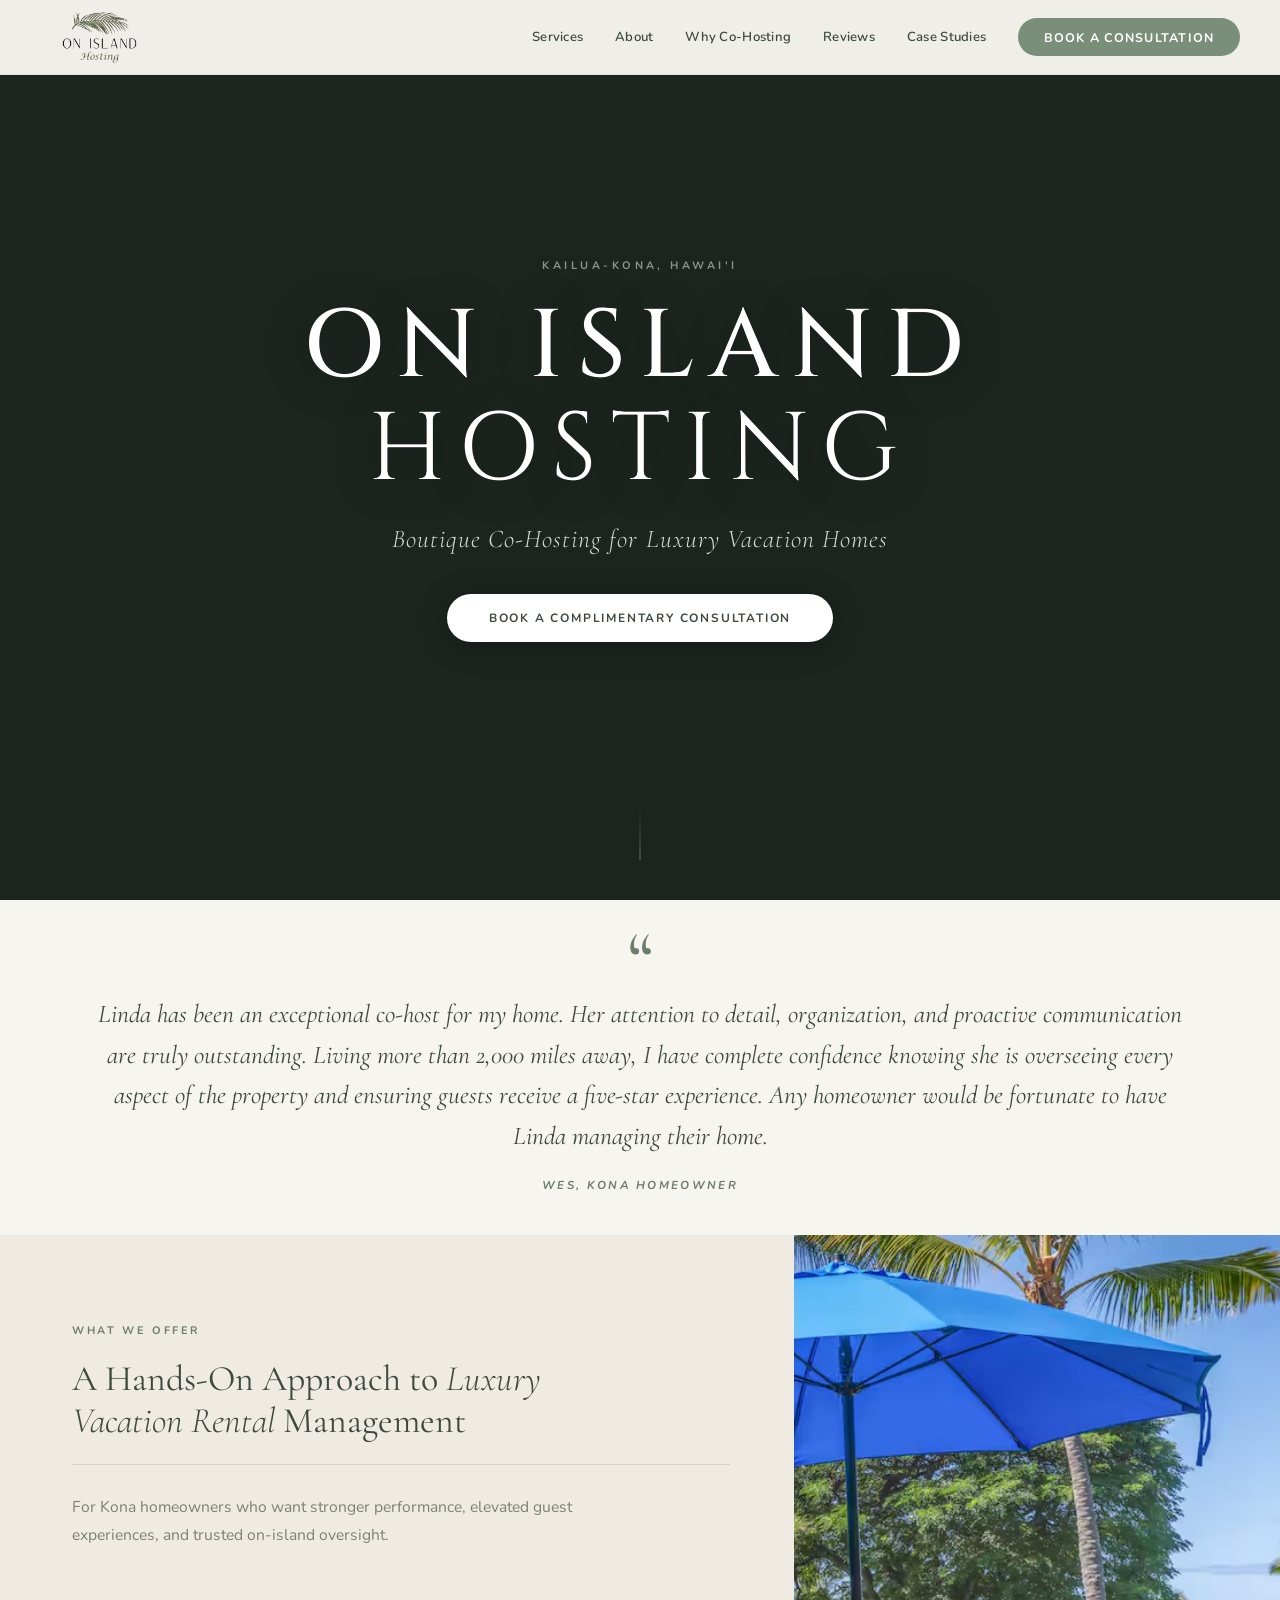
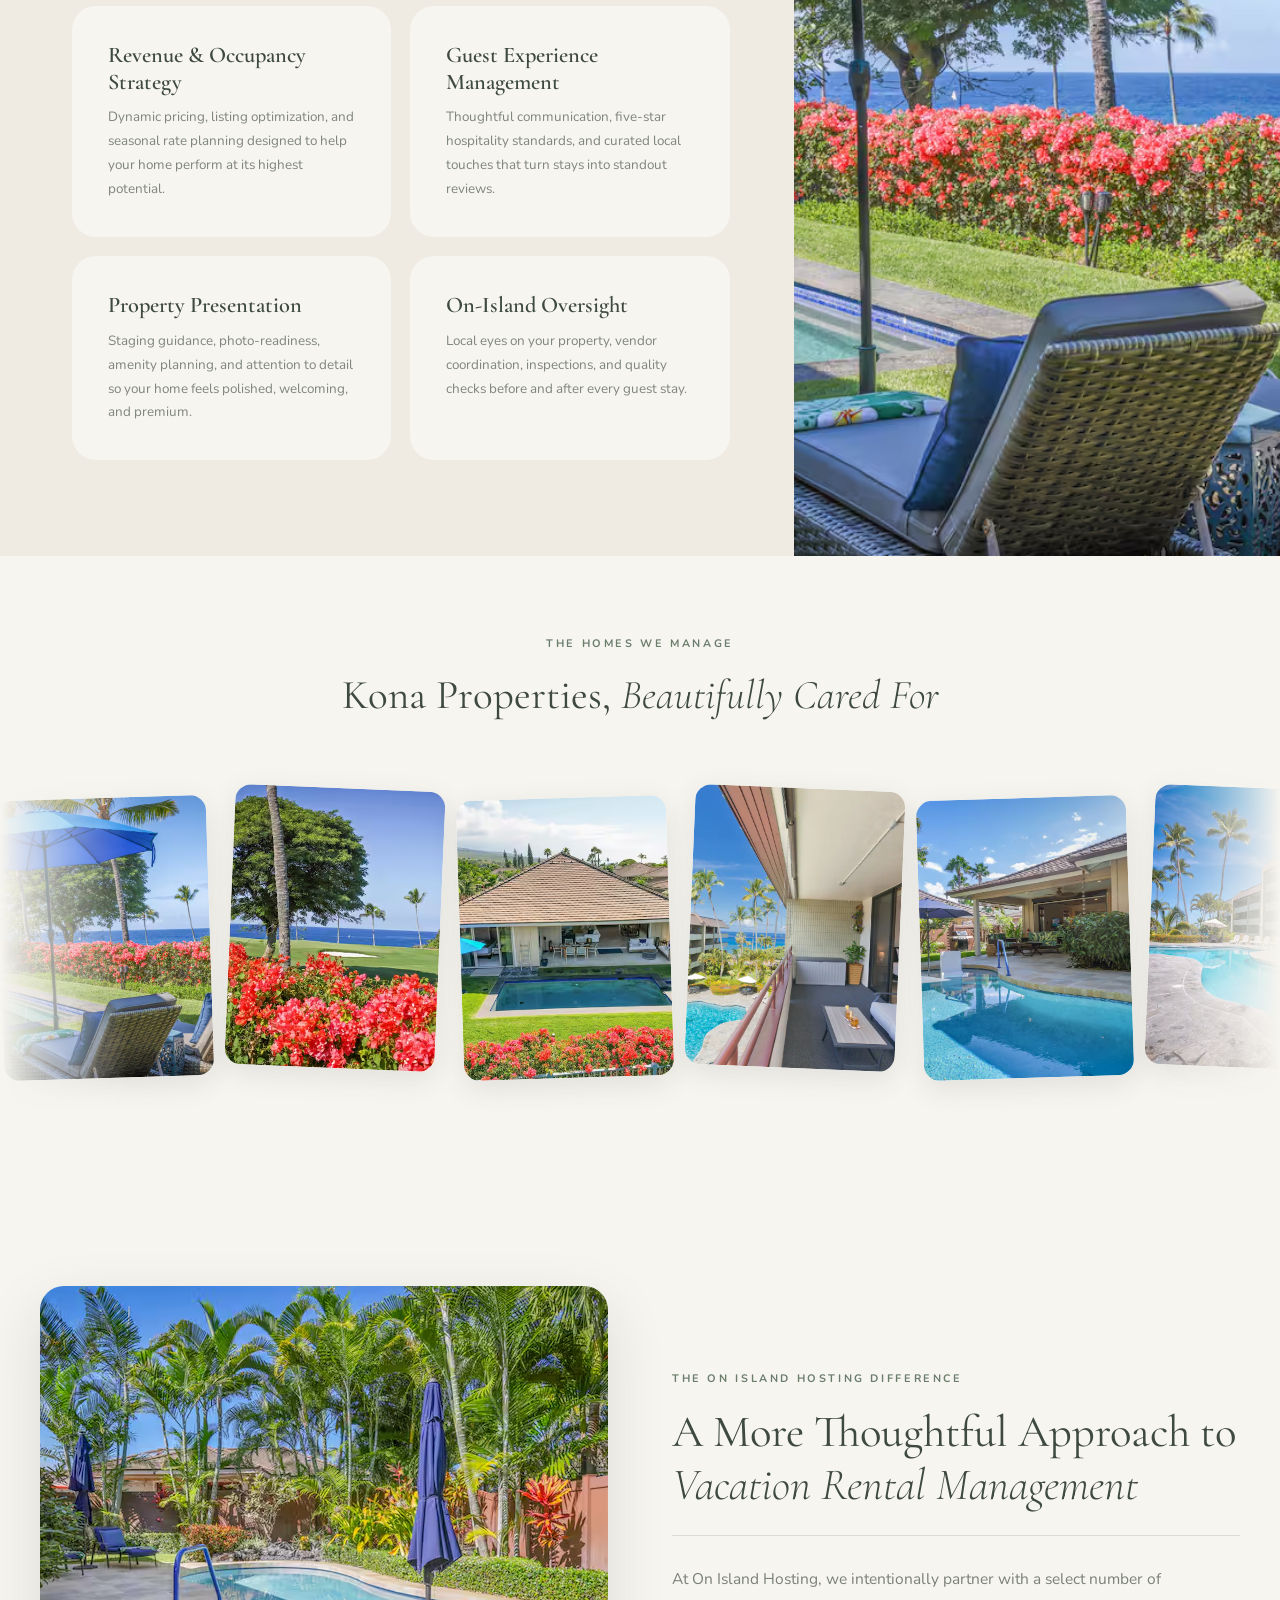
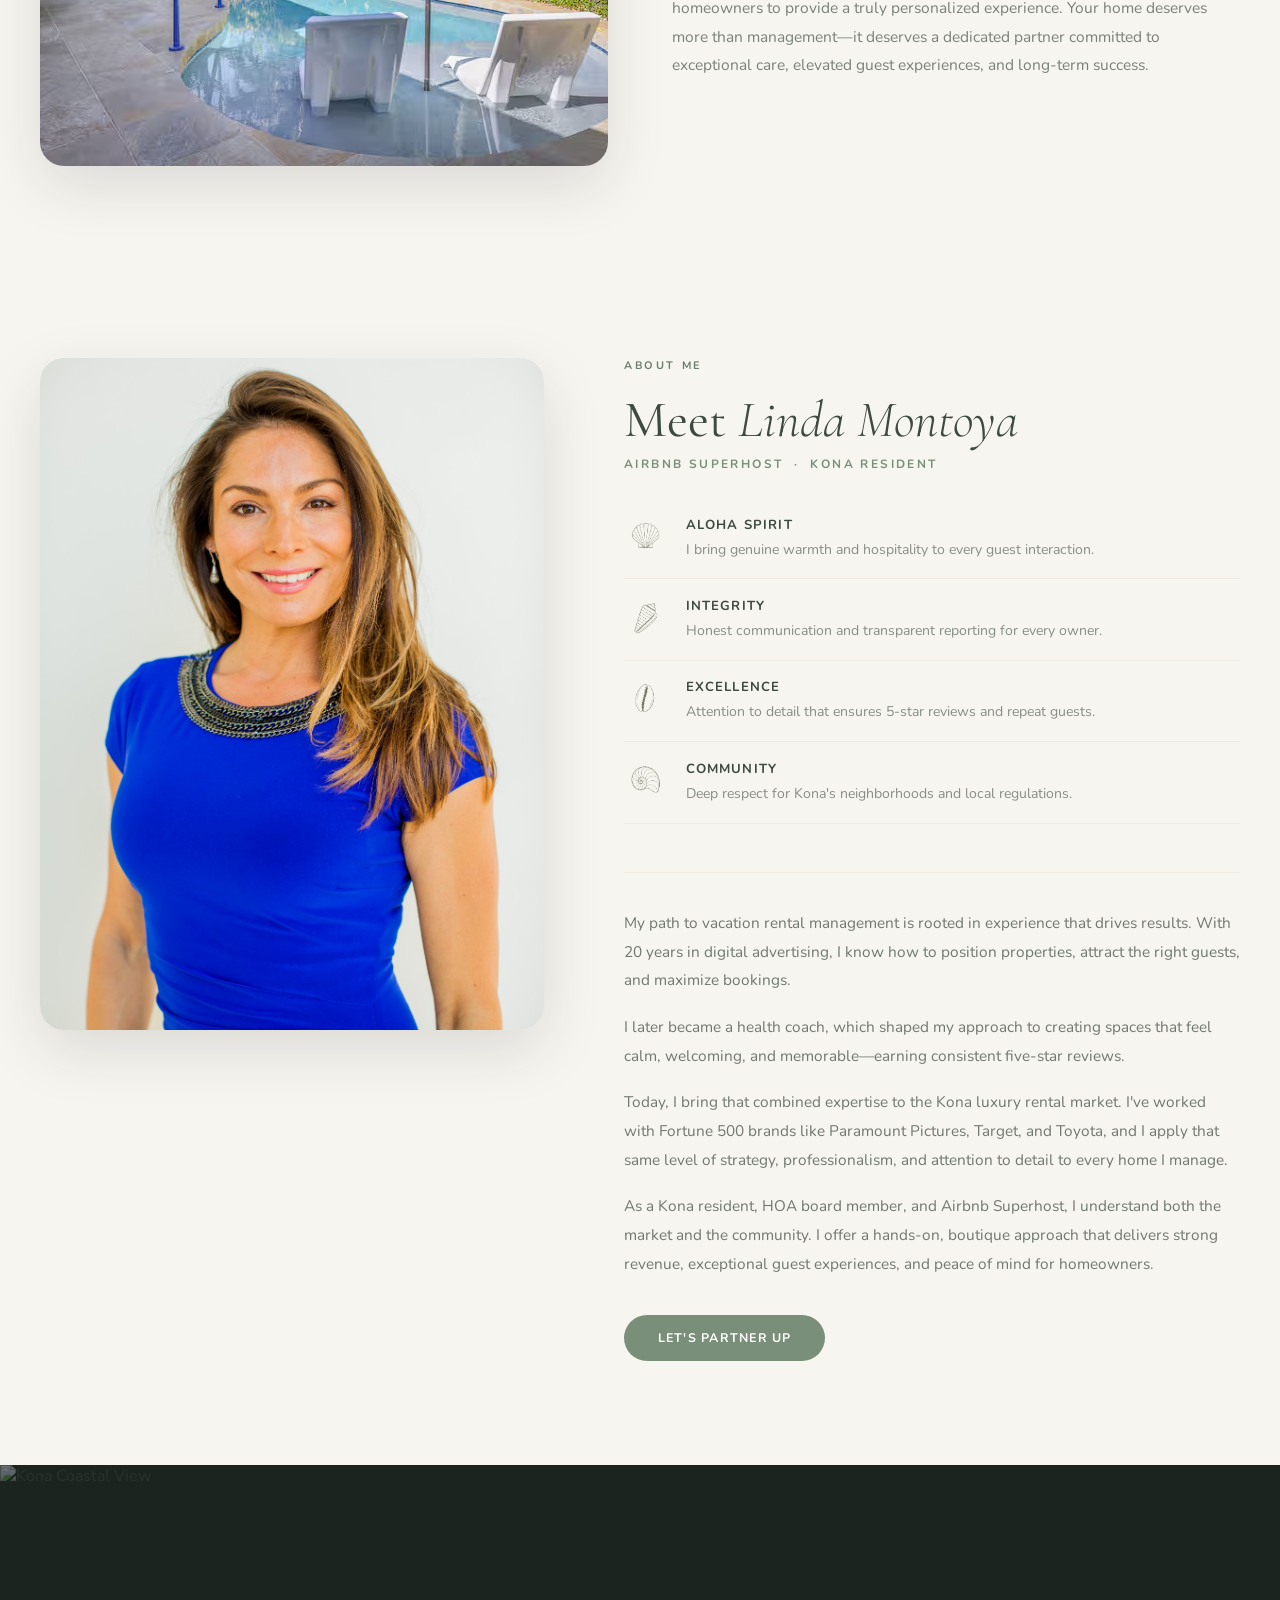
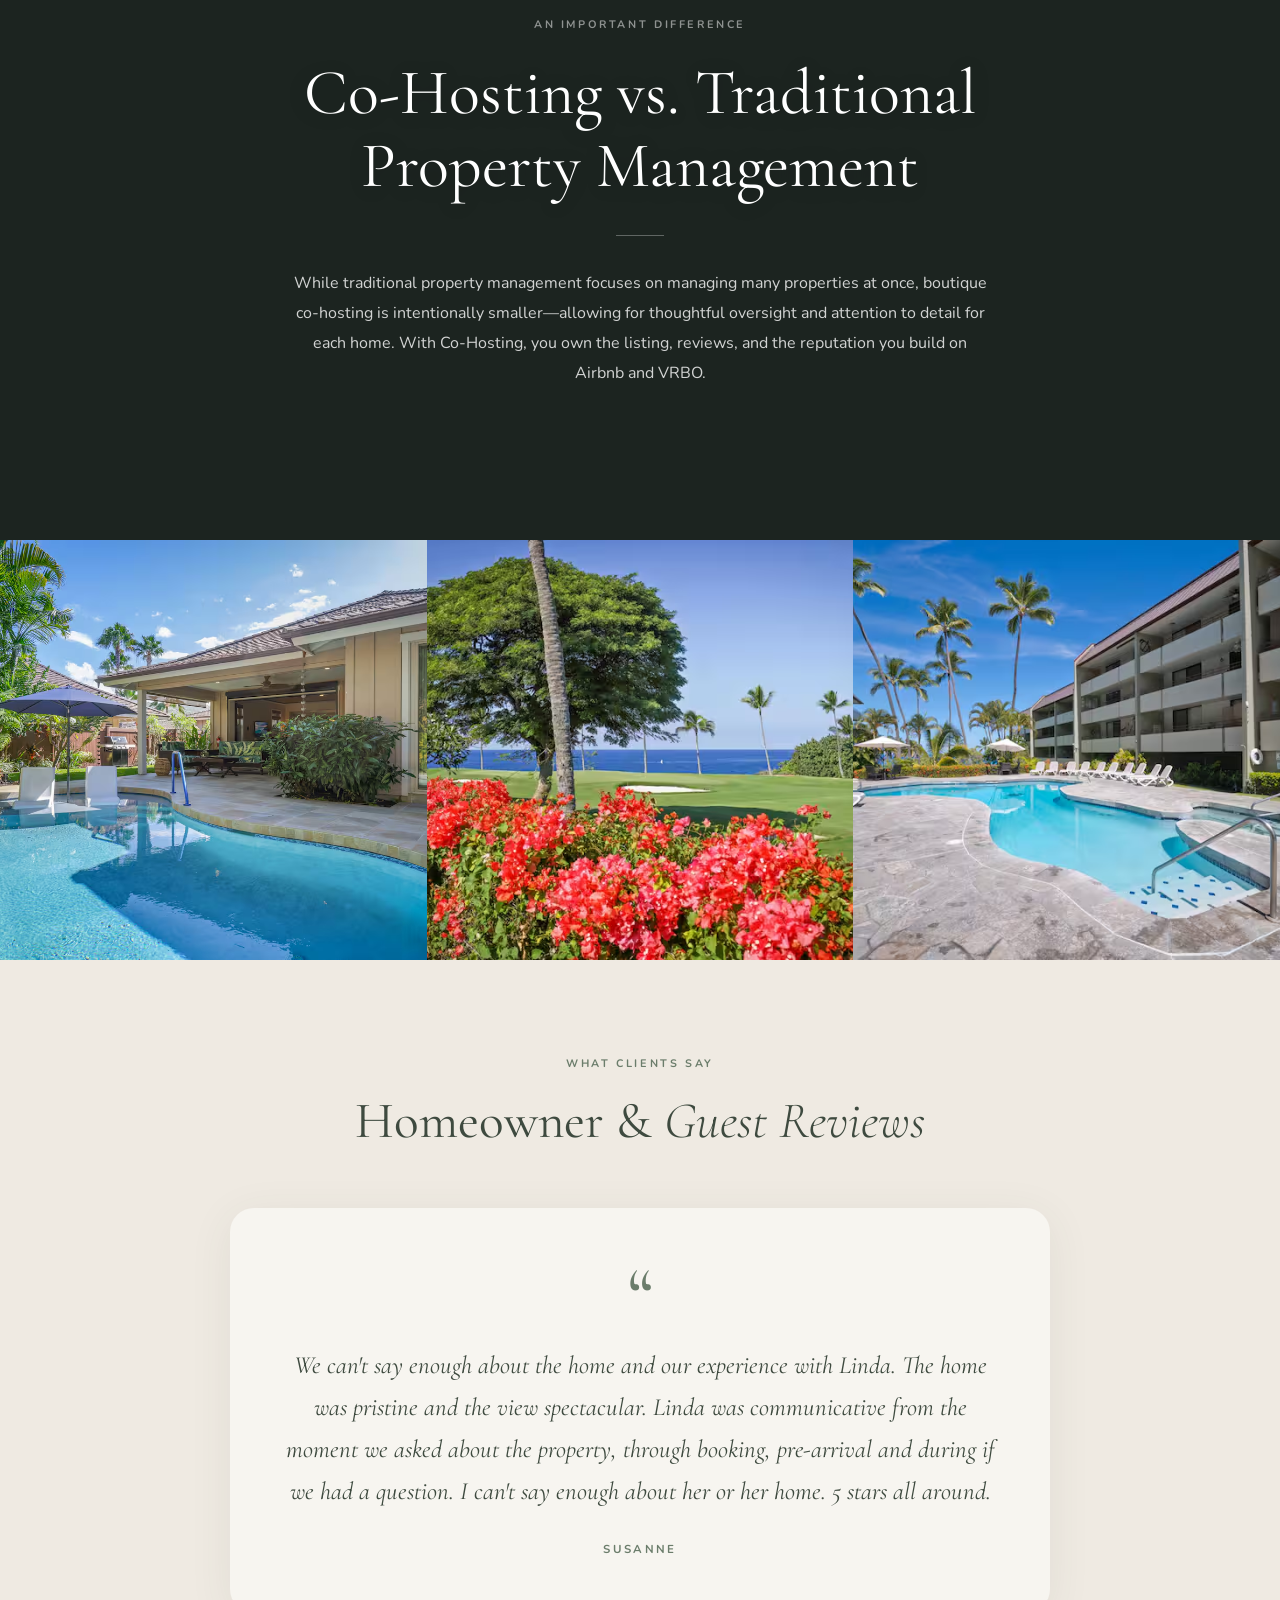
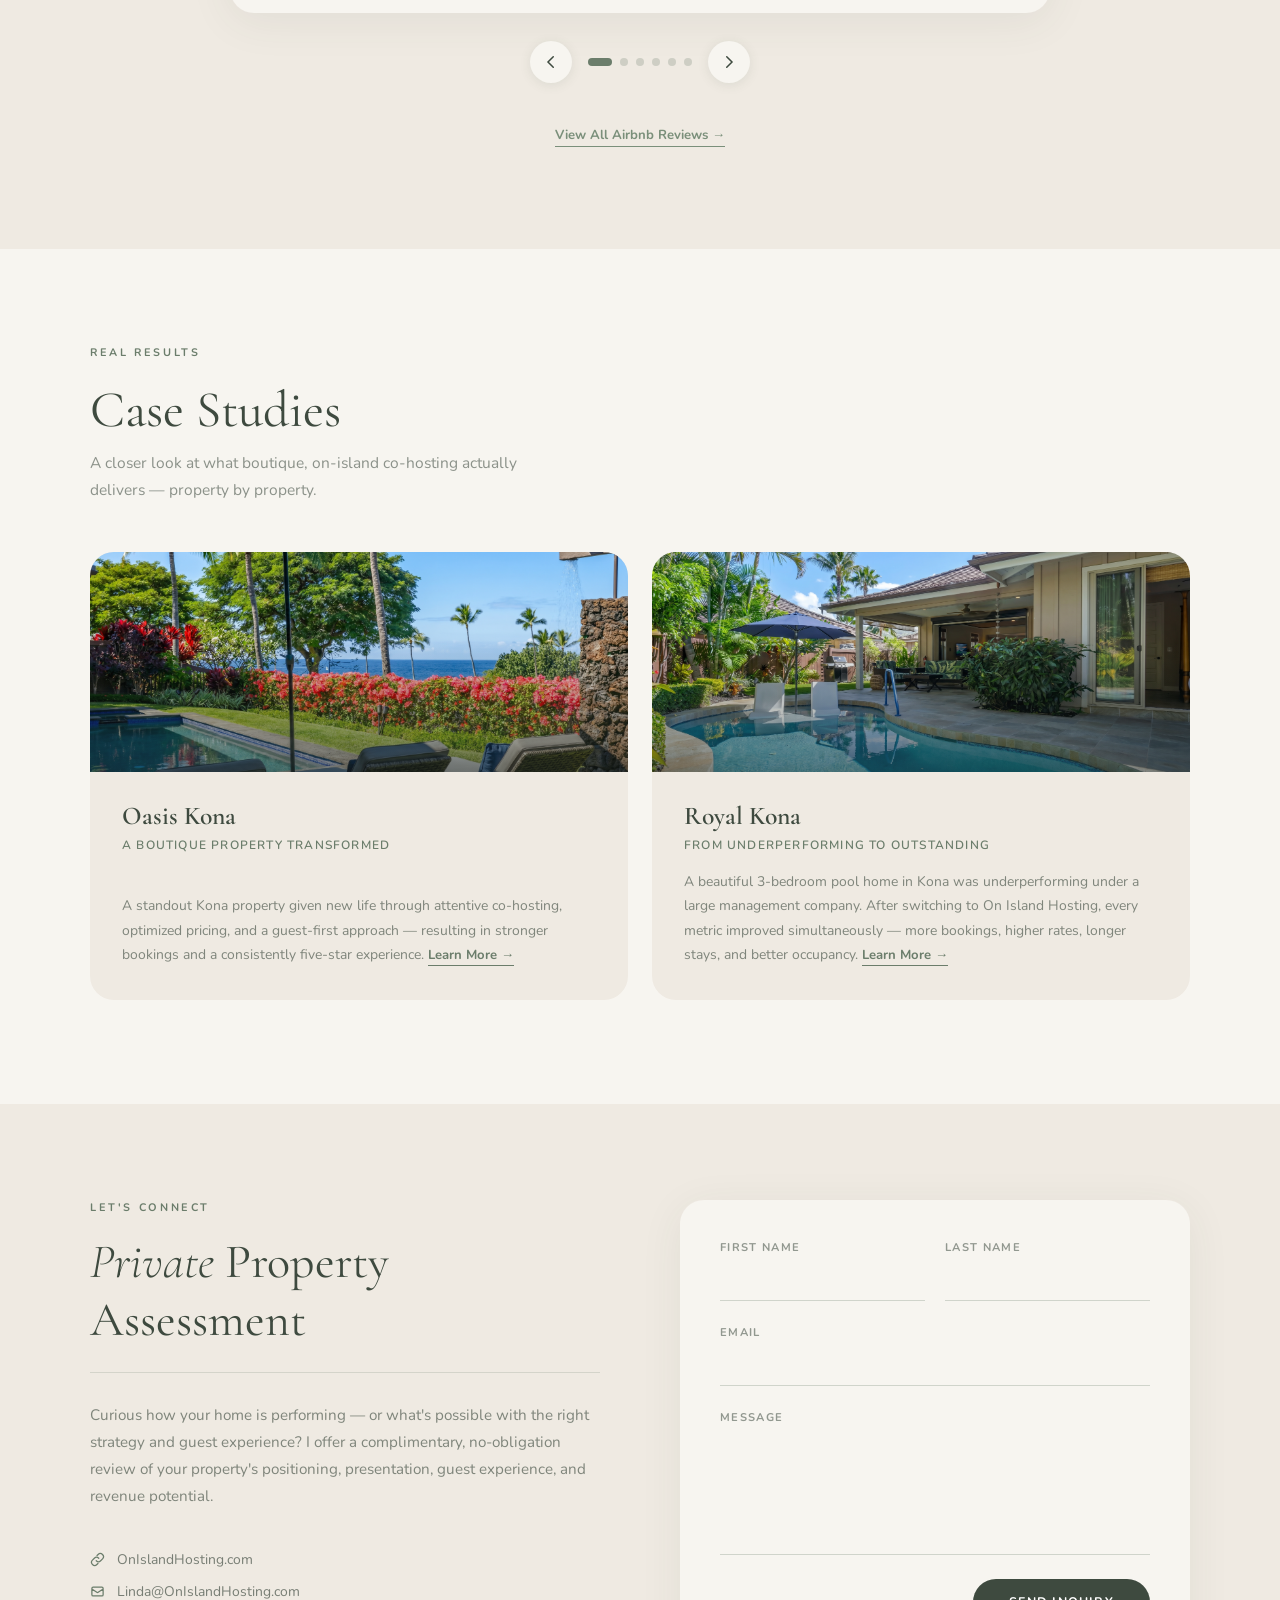
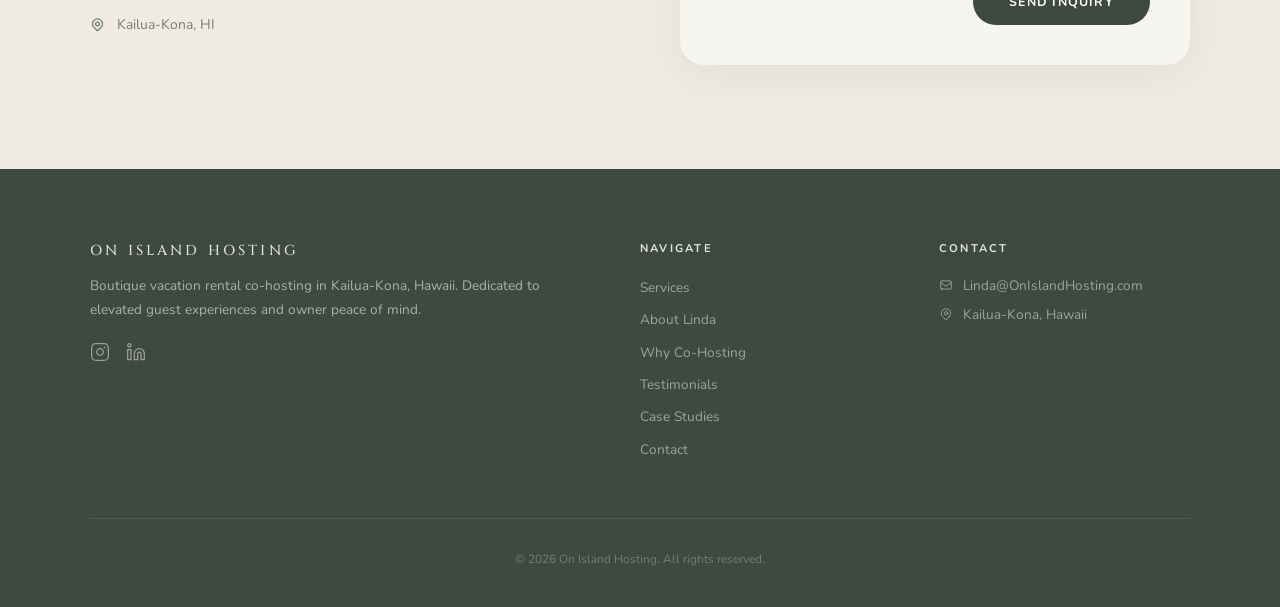
==== index.html @ a767fb69 "Update index.html" ====
<!DOCTYPE html>
<html lang="en">
<head>
  <meta charset="UTF-8" />
  <meta name="viewport" content="width=device-width, initial-scale=1.0" />
  <title>On Island Hosting | Boutique Co-Hosting for Luxury Vacation Homes</title>
  <meta name="description" content="Boutique co-hosting for luxury vacation homes in Kailua-Kona, Hawaii. Hands-on local management, elevated guest experiences, and owner peace of mind." />

  <link rel="preconnect" href="https://fonts.googleapis.com">
  <link rel="preconnect" href="https://fonts.gstatic.com" crossorigin>
  <link href="https://fonts.googleapis.com/css2?family=Cinzel:wght@400;500;600;700&family=Cormorant+Garamond:ital,wght@0,300;0,400;0,500;0,600;1,300;1,400;1,500;1,600&family=Nunito:wght@300;400;500;600;700&display=swap" rel="stylesheet">

  <!-- Netlify form bot detection -->
  <form name="contact" netlify data-netlify="true" hidden>
    <input type="text" name="firstName" />
    <input type="text" name="lastName" />
    <input type="email" name="email" />
    <textarea name="message"></textarea>
  </form>

  <style>
    *, *::before, *::after { box-sizing: border-box; margin: 0; padding: 0; }
    html { scroll-behavior: smooth; }

    :root {
      --soft-white:     #F7F5F0;
      --warm-beige:     #EFEAE2;
      --olive:          #6B7D6B;
      --deep-olive:     #3E4A3F;
      --sage:           #7A8F7A;
      --dark:           #1c2420;
      --font-cinzel:    'Cinzel', serif;
      --font-cormorant: 'Cormorant Garamond', serif;
      --font-nunito:    'Nunito', sans-serif;
    }

    body {
      background: var(--dark);
      color: var(--deep-olive);
      font-family: var(--font-nunito);
      -webkit-font-smoothing: antialiased;
    }

    /* ═══════════════════════════════
       HEADER
    ═══════════════════════════════ */
    #site-header {
      position: fixed;
      top: 0; left: 0; right: 0;
      z-index: 200;
      background: rgba(247,245,240,0.97);
      backdrop-filter: blur(12px);
      -webkit-backdrop-filter: blur(12px);
      border-bottom: 1px solid rgba(107,125,107,0.1);
      transition: box-shadow 0.3s;
    }
    #site-header.scrolled { box-shadow: 0 2px 24px rgba(28,36,32,0.1); }
    .header-inner {
      max-width: 1280px;
      margin: 0 auto;
      padding: 0 2.5rem;
      height: 74px;
      display: flex;
      align-items: center;
      justify-content: space-between;
    }
    .header-logo img {
      height: 58px;
      width: auto;
      object-fit: contain;
      display: block;
    }
    .header-right { display: flex; align-items: center; gap: 2rem; }
    .header-nav { display: flex; align-items: center; gap: 2rem; }
    .header-nav a {
      font-family: var(--font-nunito);
      font-size: 0.82rem;
      font-weight: 600;
      letter-spacing: 0.02em;
      color: var(--deep-olive);
      text-decoration: none;
      transition: color 0.2s;
      white-space: nowrap;
    }
    .header-nav a:hover { color: var(--olive); }
    .nav-cta {
      font-family: var(--font-nunito);
      font-size: 0.78rem;
      font-weight: 700;
      letter-spacing: 0.1em;
      text-transform: uppercase;
      background: var(--sage);
      color: #fff;
      padding: 0.65rem 1.6rem;
      border-radius: 100px;
      text-decoration: none;
      transition: background 0.2s;
      white-space: nowrap;
    }
    .nav-cta:hover { background: var(--olive); }
    .mobile-toggle {
      display: none;
      background: none;
      border: none;
      cursor: pointer;
      color: var(--deep-olive);
    }
    .mobile-menu {
      display: none;
      position: absolute;
      top: 100%; left: 0; right: 0;
      background: var(--soft-white);
      border-top: 1px solid var(--warm-beige);
      padding: 1.25rem 2rem 1.75rem;
    }
    .mobile-menu.open { display: block; }
    .mobile-menu a {
      display: block;
      font-family: var(--font-nunito);
      font-weight: 600;
      font-size: 0.95rem;
      color: var(--deep-olive);
      text-decoration: none;
      padding: 0.7rem 0;
      border-bottom: 1px solid var(--warm-beige);
    }
    .mobile-menu a.mobile-cta {
      border: none;
      margin-top: 1rem;
      text-align: center;
      background: var(--sage);
      color: #fff;
      border-radius: 100px;
      padding: 0.7rem;
    }
    @media (max-width: 920px) {
      .header-nav { display: none; }
      .mobile-toggle { display: block; }
    }
    @media (max-width: 640px) {
      .header-right .nav-cta { display: none; }
    }

    /* ═══════════════════════════════
       HERO
    ═══════════════════════════════ */
    #hero {
      position: relative;
      height: 100vh;
      min-height: 640px;
      display: flex;
      align-items: center;
      justify-content: center;
      overflow: hidden;
      background: var(--dark);
    }
    #hero-video {
      position: absolute;
      inset: 0;
      width: 100%;
      height: 100%;
      object-fit: cover;
      opacity: 0.82;
    }
    .hero-overlay {
      position: absolute;
      inset: 0;
      background: radial-gradient(ellipse at center, rgba(28,36,32,0.08) 0%, rgba(28,36,32,0.38) 100%);
      z-index: 1;
    }

    /* Floating cards layer */
    .hero-cards {
      position: absolute;
      inset: 0;
      z-index: 2;
      pointer-events: none;
    }
    .float-card {
      position: absolute;
      will-change: transform;
      border-radius: 18px;
      overflow: hidden;
      box-shadow: 0 24px 64px rgba(0,0,0,0.5);
      pointer-events: auto;
      cursor: default;
    }
    .float-card img {
      width: 100%;
      height: 100%;
      object-fit: cover;
      display: block;
      transition: transform 0.4s ease;
    }
    .float-card:hover img { transform: scale(1.06); }

    /* Card label badge */
    .card-label {
      position: absolute;
      bottom: 0; left: 0; right: 0;
      padding: 1.5rem 1rem 0.75rem;
      background: linear-gradient(to top, rgba(28,36,32,0.8) 0%, transparent 100%);
    }
    .card-label-tag {
      display: block;
      font-family: var(--font-nunito);
      font-size: 0.6rem;
      font-weight: 700;
      letter-spacing: 0.2em;
      text-transform: uppercase;
      color: rgba(255,255,255,0.6);
      margin-bottom: 0.2rem;
    }
    .card-label-name {
      display: block;
      font-family: var(--font-cormorant);
      font-size: 1rem;
      font-weight: 500;
      color: #fff;
      line-height: 1.2;
    }

    /* Individual card positions */
    /* LEFT SIDE */
    .fc-1 { /* top-left, small */ width: 130px; height: 90px; top: 18%; left: 3%; }
    .fc-2 { /* mid-left, tall */ width: 210px; height: 160px; top: 8%; left: 8%; }
    .fc-3 { /* bottom-left, square */ width: 190px; height: 190px; top: 68%; left: 5%; }
    /* RIGHT SIDE */
    .fc-4 { /* top-right, medium */ width: 200px; height: 155px; top: 5%; right: 6%; }
    .fc-5 { /* bottom-right, large */ width: 200px; height: 200px; top: 60%; right: 4%; }

    /* Hide cards on small screens to avoid crowding */
    @media (max-width: 900px) {
      .fc-1, .fc-3, .fc-5 { display: none; }
      .fc-2 { width: 140px; height: 110px; top: 12%; left: 2%; }
      .fc-4 { width: 140px; height: 110px; top: 12%; right: 2%; }
    }
    @media (max-width: 560px) {
      .fc-2, .fc-4 { display: none; }
    }

    /* Hero text */
    .hero-content {
      position: relative;
      z-index: 10;
      text-align: center;
      padding: 0 1.5rem;
      max-width: 820px;
    }
    .hero-eyebrow {
      font-family: var(--font-nunito);
      font-size: 0.68rem;
      font-weight: 700;
      letter-spacing: 0.32em;
      text-transform: uppercase;
      color: rgba(255,255,255,0.5);
      display: block;
      margin-bottom: 1.4rem;
    }
    .hero-title {
      font-family: var(--font-cinzel);
      color: #fff;
      font-size: clamp(2.6rem, 7.5vw, 6.5rem);
      font-weight: 500;
      letter-spacing: 0.14em;
      line-height: 1.08;
      text-shadow: 0 4px 40px rgba(0,0,0,0.35);
      margin-bottom: 1.25rem;
    }
    .hero-title span { font-weight: 300; }
    .hero-tagline {
      font-family: var(--font-cormorant);
      font-size: clamp(1.1rem, 2.2vw, 1.6rem);
      font-weight: 300;
      font-style: italic;
      color: rgba(255,255,255,0.82);
      letter-spacing: 0.04em;
      margin-bottom: 2.5rem;
    }
    .hero-btn {
      display: inline-block;
      font-family: var(--font-nunito);
      font-size: 0.75rem;
      font-weight: 700;
      letter-spacing: 0.15em;
      text-transform: uppercase;
      background: #fff;
      color: var(--deep-olive);
      padding: 1rem 2.6rem;
      border-radius: 100px;
      text-decoration: none;
      box-shadow: 0 4px 28px rgba(0,0,0,0.25);
      transition: transform 0.2s, box-shadow 0.2s;
    }
    .hero-btn:hover { transform: translateY(-3px); box-shadow: 0 10px 40px rgba(0,0,0,0.3); }
    .hero-scroll-line {
      position: absolute;
      bottom: 2.5rem; left: 50%;
      transform: translateX(-50%);
      width: 1px; height: 52px;
      background: linear-gradient(to bottom, transparent, rgba(255,255,255,0.35));
      z-index: 10;
      animation: lineGrow 2s ease-in-out infinite;
    }
    @keyframes lineGrow { 0%,100%{opacity:0.3;height:36px} 50%{opacity:1;height:52px} }

    /* ═══════════════════════════════
       CONTENT CARD WRAPPER  (DayAway rounded-section style)
    ═══════════════════════════════ */
    .content-card {
      background: var(--soft-white);
      border-radius: 2.5rem 2.5rem 0 0;
      position: relative;
      z-index: 10;
      margin-top: -2.5rem;
    }
    .content-card + .content-card,
    .content-card + section,
    section + .content-card {
      border-radius: 0;
      margin-top: 0;
    }
    .dark-band {
      background: var(--dark);
      position: relative;
      z-index: 9;
    }
    .content-card-bottom {
      background: var(--soft-white);
      border-radius: 0 0 2.5rem 2.5rem;
    }

    /* ═══════════════════════════════
       SHARED UTILITIES
    ═══════════════════════════════ */
    .section-label {
      font-family: var(--font-nunito);
      font-size: 0.68rem;
      font-weight: 700;
      letter-spacing: 0.24em;
      text-transform: uppercase;
      color: var(--olive);
      display: block;
      margin-bottom: 1.2rem;
    }
    .section-rule {
      border: none;
      border-top: 1px solid rgba(107,125,107,0.2);
      margin: 1.4rem 0 1.8rem;
    }
    .reveal {
      opacity: 0;
      transform: translateY(28px);
      transition: opacity 0.75s ease, transform 0.75s ease;
    }
    .reveal.visible { opacity: 1; transform: none; }

    /* ═══════════════════════════════
       QUOTE  — compact centered band
    ═══════════════════════════════ */
    #quote {
      background: var(--soft-white);
      padding: 2.25rem 4rem 2.5rem;
    }
    .quote-inner {
      max-width: 1100px;
      margin: 0 auto;
      text-align: center;
    }
    .quote-mark {
      font-family: var(--font-cormorant);
      font-size: 5rem;
      line-height: 0.6;
      color: var(--olive);
      display: block;
      margin-bottom: 0.6rem;
      user-select: none;
    }
    .quote-text {
      font-family: var(--font-cormorant);
      font-size: clamp(1.25rem, 2vw, 1.75rem);
      font-weight: 400;
      font-style: italic;
      color: var(--deep-olive);
      line-height: 1.6;
      margin-bottom: 1rem;
    }
    .quote-attribution {
      font-family: var(--font-nunito);
      font-size: 0.72rem;
      font-weight: 700;
      letter-spacing: 0.2em;
      text-transform: uppercase;
      color: var(--olive);
    }
    @media (max-width: 860px) {
      #quote { padding: 2rem 1.5rem 2.25rem; }
    }

    /* ═══════════════════════════════
       IMAGE STRIP  (3-up photos)
    ═══════════════════════════════ */
    /* ═══════════════════════════════
       SCROLLING MARQUEE
    ═══════════════════════════════ */
    .marquee-section {
      padding: 5rem 0 5rem;
      background: var(--soft-white);
      overflow: hidden;
    }
    .marquee-header {
      text-align: center;
      padding: 0 2rem;
      margin-bottom: 2.75rem;
    }
    .marquee-headline {
      font-family: var(--font-cormorant);
      font-size: clamp(1.8rem, 3.2vw, 2.8rem);
      font-weight: 400;
      color: var(--deep-olive);
      line-height: 1.2;
    }
    .marquee-headline em { font-style: italic; font-weight: 300; }
    .marquee-outer {
      overflow: hidden;
      -webkit-mask-image: linear-gradient(to right, transparent 0%, black 10%, black 90%, transparent 100%);
      mask-image: linear-gradient(to right, transparent 0%, black 10%, black 90%, transparent 100%);
      padding: 1.5rem 0 2rem;
    }
    .marquee-track {
      display: flex;
      gap: 1.25rem;
      width: max-content;
      animation: marquee-scroll 42s linear infinite;
    }
    .marquee-track:hover { animation-play-state: paused; }
    @keyframes marquee-scroll {
      0%   { transform: translateX(0); }
      100% { transform: translateX(-50%); }
    }
    .marquee-item {
      flex-shrink: 0;
      width: 210px;
      height: 280px;
      border-radius: 16px;
      overflow: hidden;
      box-shadow: 0 8px 28px rgba(62,74,63,0.12);
      transition: transform 0.3s ease, box-shadow 0.3s;
    }
    .marquee-item:hover {
      box-shadow: 0 16px 44px rgba(62,74,63,0.18);
      transform: scale(1.02) !important;
    }
    .marquee-item:nth-child(odd)  { transform: rotate(-1.8deg); margin-top: 10px; }
    .marquee-item:nth-child(even) { transform: rotate(2.4deg);  margin-top: 0; }
    .marquee-item img {
      width: 100%; height: 100%;
      object-fit: cover;
      display: block;
    }

    .img-strip {
      display: grid;
      gap: 0;
    }
    .img-strip-3 { grid-template-columns: repeat(3, 1fr); }
    .img-strip-2 { grid-template-columns: 1.4fr 1fr; }
    .img-strip img {
      width: 100%;
      height: 100%;
      object-fit: cover;
      display: block;
      transition: transform 0.5s ease;
    }
    .img-strip-item {
      overflow: hidden;
      position: relative;
    }
    .img-strip-item:hover img { transform: scale(1.04); }
    .img-strip-tall .img-strip-item { height: 420px; }
    .img-strip-medium .img-strip-item { height: 320px; }
    @media (max-width: 700px) {
      .img-strip-3 { grid-template-columns: 1fr; }
      .img-strip-2 { grid-template-columns: 1fr; }
      .img-strip-tall .img-strip-item,
      .img-strip-medium .img-strip-item { height: 240px; }
    }

    /* ═══════════════════════════════
       SERVICES  — split with tall image
    ═══════════════════════════════ */
    #services {
      background: var(--warm-beige);
      overflow: hidden;
    }
    .services-split {
      display: grid;
      grid-template-columns: 1fr 38%;
      min-height: 780px;
      max-width: 100%;
    }
    .services-left {
      padding: 5.5rem 4rem 6rem 4.5rem;
    }
    .services-inner { max-width: 700px; }
    .services-header { margin-bottom: 3.5rem; }
    .services-headline {
      font-family: var(--font-cormorant);
      font-size: clamp(2rem, 2.8vw, 2.7rem);
      font-weight: 400;
      color: var(--deep-olive);
      line-height: 1.18;
      margin-bottom: 1rem;
      max-width: 560px;
    }
    .services-headline em { font-style: italic; font-weight: 300; }
    .services-sub {
      font-family: var(--font-nunito);
      font-size: 0.98rem;
      color: rgba(62,74,63,0.65);
      line-height: 1.78;
      max-width: 520px;
    }
    .services-grid {
      display: grid;
      grid-template-columns: repeat(2, 1fr);
      gap: 1.2rem;
    }
    @media (max-width: 680px) { .services-grid { grid-template-columns: 1fr; } }
    .service-card {
      background: var(--soft-white);
      border-radius: 1.5rem;
      padding: 2.25rem 2.25rem;
      transition: transform 0.3s, box-shadow 0.3s;
    }
    .service-card:hover { transform: translateY(-5px); box-shadow: 0 14px 44px rgba(62,74,63,0.09); }
    .service-num {
      font-family: var(--font-cormorant);
      font-size: 3.2rem;
      font-weight: 300;
      color: var(--olive);
      line-height: 1;
      margin-bottom: 0.5rem;
      display: block;
    }
    .service-title {
      font-family: var(--font-cormorant);
      font-size: 1.4rem;
      font-weight: 600;
      color: var(--deep-olive);
      margin-bottom: 0.6rem;
      line-height: 1.2;
    }
    .service-desc {
      font-family: var(--font-nunito);
      font-size: 0.84rem;
      color: rgba(62,74,63,0.65);
      line-height: 1.78;
    }
    .services-image-col {
      position: relative;
      overflow: hidden;
    }
    .services-image-col img {
      position: absolute;
      inset: 0;
      width: 100%;
      height: 100%;
      object-fit: cover;
      object-position: center top;
    }
    @media (max-width: 960px) {
      .services-split { grid-template-columns: 1fr; }
      .services-left { padding: 4rem 2rem 4.5rem; }
      .services-image-col { height: 400px; position: relative; }
      .services-image-col img { position: absolute; }
    }
    @media (max-width: 600px) { .service-card { padding: 1.75rem 1.5rem; } }

    /* ═══════════════════════════════
       FEATURE SPLIT  (image + text)
    ═══════════════════════════════ */
    .feature-split {
      background: var(--soft-white);
      padding: 6rem 2rem;
    }
    .feature-split-inner {
      max-width: 1200px;
      margin: 0 auto;
      display: grid;
      grid-template-columns: 1fr 1fr;
      gap: 4rem;
      align-items: center;
    }
    .feature-split-inner.reverse { direction: rtl; }
    .feature-split-inner.reverse > * { direction: ltr; }
    .feature-split-img {
      border-radius: 1.5rem;
      overflow: hidden;
      box-shadow: 0 20px 60px rgba(28,36,32,0.12);
    }
    .feature-split-img img {
      width: 100%;
      height: 480px;
      object-fit: cover;
      display: block;
      transition: transform 0.5s;
    }
    .feature-split-img:hover img { transform: scale(1.03); }
    .feature-split-text {}
    .feature-split-text h2 {
      font-family: var(--font-cormorant);
      font-size: clamp(2rem, 3.5vw, 3rem);
      font-weight: 400;
      color: var(--deep-olive);
      line-height: 1.2;
      margin-bottom: 1.25rem;
    }
    .feature-split-text h2 em { font-style: italic; font-weight: 300; }
    .feature-split-text p {
      font-family: var(--font-nunito);
      font-size: 0.97rem;
      color: rgba(62,74,63,0.68);
      line-height: 1.85;
      margin-bottom: 1rem;
    }
    .feature-split-text p:last-child { margin-bottom: 0; }
    @media (max-width: 860px) {
      .feature-split-inner { grid-template-columns: 1fr; gap: 2rem; }
      .feature-split-inner.reverse { direction: ltr; }
      .feature-split-img img { height: 280px; }
    }

    /* ═══════════════════════════════
       WHY CO-HOSTING  (UNCHANGED)
    ═══════════════════════════════ */
    #co-hosting {
      position: relative;
      min-height: 75vh;
      display: flex;
      align-items: center;
      justify-content: center;
      overflow: hidden;
    }
    #co-hosting img.co-bg {
      position: absolute;
      inset: 0;
      width: 100%;
      height: 100%;
      object-fit: cover;
    }
    .co-overlay {
      position: absolute;
      inset: 0;
      background: linear-gradient(160deg, rgba(28,36,32,0.65) 0%, rgba(28,36,32,0.52) 100%);
    }
    .co-content {
      position: relative;
      z-index: 10;
      text-align: center;
      padding: 5rem 2rem;
      max-width: 900px;
    }
    .co-label {
      font-family: var(--font-nunito);
      font-size: 0.68rem;
      font-weight: 700;
      letter-spacing: 0.24em;
      text-transform: uppercase;
      color: rgba(255,255,255,0.5);
      display: block;
      margin-bottom: 1.5rem;
    }
    .co-title {
      font-family: var(--font-cormorant);
      font-size: clamp(2.2rem, 5vw, 4rem);
      font-weight: 400;
      color: #fff;
      line-height: 1.15;
      margin-bottom: 2rem;
      text-shadow: 0 2px 20px rgba(0,0,0,0.2);
    }
    .co-divider {
      width: 48px; height: 1px;
      background: rgba(255,255,255,0.3);
      margin: 0 auto 2rem;
    }
    .co-body {
      font-family: var(--font-nunito);
      font-size: 1rem;
      line-height: 1.88;
      color: rgba(255,255,255,0.8);
      max-width: 700px;
      margin: 0 auto;
    }

    /* ═══════════════════════════════
       ABOUT
    ═══════════════════════════════ */
    #about {
      background: var(--soft-white);
      padding: 6rem 2rem 6.5rem;
    }
    .about-inner {
      max-width: 1200px;
      margin: 0 auto;
      display: flex;
      gap: 5rem;
      align-items: flex-start;
    }
    .about-image-col {
      width: 42%;
      flex-shrink: 0;
      position: sticky;
      top: 92px;
    }
    .about-image-col img {
      width: 100%;
      border-radius: 1.5rem;
      aspect-ratio: 3/4;
      object-fit: cover;
      box-shadow: 0 20px 60px rgba(28,36,32,0.13);
      display: block;
    }
    .about-content-col { flex: 1; }
    .about-name {
      font-family: var(--font-cormorant);
      font-size: clamp(2.2rem, 4vw, 3.2rem);
      font-weight: 400;
      color: var(--deep-olive);
      line-height: 1.12;
      margin-bottom: 0.4rem;
    }
    .about-name em { font-style: italic; font-weight: 300; }
    .about-subtitle {
      font-family: var(--font-nunito);
      font-size: 0.75rem;
      font-weight: 700;
      letter-spacing: 0.2em;
      text-transform: uppercase;
      color: var(--sage);
      margin-bottom: 2.75rem;
    }
    .values-list { list-style: none; margin-bottom: 3rem; }
    .values-list li {
      display: flex;
      gap: 1.25rem;
      align-items: flex-start;
      padding: 1.1rem 0;
      border-bottom: 1px solid var(--warm-beige);
    }
    .values-list li:first-child { padding-top: 0; }
    .value-num {
      width: 2.6rem;
      flex-shrink: 0;
      display: flex;
      align-items: flex-start;
      justify-content: center;
      padding-top: 0.1rem;
    }
    .value-num img {
      width: 38px;
      height: 38px;
      object-fit: contain;
      opacity: 0.75;
    }
    .value-text h4 {
      font-family: var(--font-nunito);
      font-size: 0.82rem;
      font-weight: 700;
      color: var(--deep-olive);
      text-transform: uppercase;
      letter-spacing: 0.09em;
      margin-bottom: 0.25rem;
    }
    .value-text p {
      font-family: var(--font-nunito);
      font-size: 0.88rem;
      color: rgba(62,74,63,0.6);
      line-height: 1.65;
    }
    .about-bio { border-top: 1px solid var(--warm-beige); padding-top: 2.25rem; }
    .about-bio p {
      font-family: var(--font-nunito);
      font-size: 0.96rem;
      color: rgba(62,74,63,0.73);
      line-height: 1.88;
      margin-bottom: 1.1rem;
    }
    .about-bio p:last-child { margin-bottom: 0; }
    .about-cta {
      margin-top: 2.25rem;
      display: inline-block;
      font-family: var(--font-nunito);
      font-size: 0.78rem;
      font-weight: 700;
      letter-spacing: 0.1em;
      text-transform: uppercase;
      background: var(--sage);
      color: #fff;
      padding: 0.9rem 2.1rem;
      border-radius: 100px;
      text-decoration: none;
      transition: background 0.2s, transform 0.2s;
    }
    .about-cta:hover { background: var(--olive); transform: translateY(-2px); }
    @media (max-width: 900px) {
      .about-inner { flex-direction: column; gap: 2.5rem; }
      .about-image-col { width: 100%; position: static; }
      .about-image-col img { aspect-ratio: 4/3; }
    }
    /* ── MOBILE-ONLY fixes (phone) ── */
    @media (max-width: 560px) {
      /* Linda's photo: show as portrait so face isn't cropped */
      .about-image-col img {
        aspect-ratio: 3/4;
        object-position: top center;
      }
      /* Hero cards: 2 top + 2 bottom corner cards, no labels */
      .fc-2 {
        display: block;
        width: 90px;
        height: 110px;
        top: 10%;
        left: 2%;
      }
      .fc-4 {
        display: block;
        width: 90px;
        height: 110px;
        top: 10%;
        right: 2%;
      }
      .fc-3 {
        display: block;
        width: 90px;
        height: 110px;
        top: auto;
        bottom: 8%;
        left: 2%;
      }
      .fc-5 {
        display: block;
        width: 90px;
        height: 110px;
        top: auto;
        bottom: 8%;
        right: 2%;
      }
      /* Hide labels on all mobile cards */
      .fc-2 .card-label,
      .fc-3 .card-label,
      .fc-4 .card-label,
      .fc-5 .card-label { display: none; }
    }

    /* ═══════════════════════════════
       TESTIMONIALS
    ═══════════════════════════════ */
    #testimonials {
      background: var(--warm-beige);
      padding: 6rem 2rem 6.5rem;
    }
    .testimonials-inner { max-width: 1100px; margin: 0 auto; }
    .testimonials-header { text-align: center; margin-bottom: 3.5rem; }
    .testimonials-title {
      font-family: var(--font-cormorant);
      font-size: clamp(2rem, 4vw, 3.2rem);
      font-weight: 400;
      color: var(--deep-olive);
    }
    .testimonials-title em { font-style: italic; font-weight: 300; }
    .carousel-wrap { position: relative; max-width: 820px; margin: 0 auto; }
    .carousel-track {
      overflow: hidden;
      border-radius: 1.5rem;
      background: var(--soft-white);
      box-shadow: 0 8px 44px rgba(62,74,63,0.08);
    }
    .carousel-slide {
      display: none;
      flex-direction: column;
      align-items: center;
      text-align: center;
      padding: 3.5rem 3rem;
    }
    .carousel-slide.active { display: flex; }
    .carousel-qmark {
      font-family: var(--font-cormorant);
      font-size: 5rem;
      line-height: 0.8;
      color: var(--olive);
      margin-bottom: 1rem;
      user-select: none;
    }
    .carousel-text {
      font-family: var(--font-cormorant);
      font-size: clamp(1.15rem, 2.2vw, 1.55rem);
      font-weight: 400;
      font-style: italic;
      color: var(--deep-olive);
      line-height: 1.7;
      margin-bottom: 1.75rem;
    }
    .carousel-author {
      font-family: var(--font-nunito);
      font-size: 0.72rem;
      font-weight: 700;
      letter-spacing: 0.2em;
      text-transform: uppercase;
      color: var(--olive);
    }
    .carousel-nav {
      display: flex;
      align-items: center;
      justify-content: center;
      gap: 1rem;
      margin-top: 1.75rem;
    }
    .carousel-btn {
      width: 42px; height: 42px;
      border-radius: 50%;
      background: var(--soft-white);
      border: none;
      cursor: pointer;
      display: flex;
      align-items: center;
      justify-content: center;
      color: var(--deep-olive);
      box-shadow: 0 2px 12px rgba(62,74,63,0.1);
      transition: background 0.2s, transform 0.2s;
      flex-shrink: 0;
    }
    .carousel-btn:hover { background: var(--olive); color: #fff; transform: scale(1.05); }
    .carousel-dots { display: flex; gap: 0.5rem; }
    .dot {
      width: 8px; height: 8px;
      border-radius: 100px;
      background: rgba(107,125,107,0.25);
      border: none;
      cursor: pointer;
      transition: all 0.3s;
    }
    .dot.active { background: var(--olive); width: 24px; }
    .testimonials-link { text-align: center; margin-top: 2.5rem; }
    .testimonials-link a {
      font-family: var(--font-nunito);
      font-size: 0.82rem;
      font-weight: 700;
      color: var(--sage);
      text-decoration: none;
      border-bottom: 1px solid var(--sage);
      padding-bottom: 2px;
      transition: color 0.2s, border-color 0.2s;
    }
    .testimonials-link a:hover { color: var(--olive); border-color: var(--olive); }
    @media (max-width: 600px) { .carousel-slide { padding: 2.25rem 1.5rem; } }

    /* ═══════════════════════════════
       CASE STUDIES
    ═══════════════════════════════ */
    #case-studies {
      background: var(--soft-white);
      padding: 6rem 2rem 6.5rem;
    }
    .case-inner { max-width: 1100px; margin: 0 auto; }
    .case-header { margin-bottom: 3rem; }
    .case-title {
      font-family: var(--font-cormorant);
      font-size: clamp(2rem, 4vw, 3.2rem);
      font-weight: 400;
      color: var(--deep-olive);
      margin-bottom: 0.6rem;
    }
    .case-sub {
      font-family: var(--font-nunito);
      font-size: 0.97rem;
      color: rgba(62,74,63,0.58);
      max-width: 480px;
      line-height: 1.72;
    }
    .case-grid {
      display: grid;
      grid-template-columns: repeat(2, 1fr);
      gap: 1.5rem;
    }
    @media (max-width: 680px) { .case-grid { grid-template-columns: 1fr; } }
    .case-card {
      background: var(--warm-beige);
      border-radius: 1.5rem;
      overflow: hidden;
      display: flex;
      flex-direction: column;
      transition: transform 0.3s, box-shadow 0.3s;
    }
    .case-card:hover { transform: translateY(-5px); box-shadow: 0 18px 50px rgba(62,74,63,0.1); }
    .case-img-wrap { position: relative; height: 220px; overflow: hidden; }
    .case-img-wrap img {
      width: 100%; height: 100%;
      object-fit: cover;
      transition: transform 0.5s;
    }
    .case-card:hover .case-img-wrap img { transform: scale(1.04); }
    .case-img-overlay {
      position: absolute; inset: 0;
      background: linear-gradient(to top, rgba(28,36,32,0.55) 0%, transparent 60%);
    }
    .case-tag {
      position: absolute; top: 1rem; left: 1rem;
      background: rgba(247,245,240,0.9);
      backdrop-filter: blur(4px);
      font-family: var(--font-nunito);
      font-size: 0.68rem; font-weight: 700;
      color: var(--deep-olive);
      padding: 0.28rem 0.75rem;
      border-radius: 100px;
    }
    .case-loc {
      position: absolute; bottom: 1rem; left: 1rem;
      font-family: var(--font-nunito);
      font-size: 0.7rem;
      color: rgba(255,255,255,0.82);
      display: flex; align-items: center; gap: 0.3rem;
    }
    .case-body { padding: 1.75rem 2rem 2rem; flex: 1; display: flex; flex-direction: column; }
    .case-body h3 {
      font-family: var(--font-cormorant);
      font-size: 1.6rem; font-weight: 600;
      color: var(--deep-olive);
      margin-bottom: 0.25rem;
    }
    .case-body .case-subtitle {
      font-family: var(--font-nunito);
      font-size: 0.75rem; font-weight: 600;
      color: var(--olive);
      text-transform: uppercase; letter-spacing: 0.1em;
      margin-bottom: 0.85rem;
    }
    .case-body p {
      font-family: var(--font-nunito);
      font-size: 0.87rem;
      color: rgba(62,74,63,0.63);
      line-height: 1.77; flex: 1;
    }
    .case-learn-more {
      font-family: var(--font-nunito);
      font-size: 0.82rem;
      font-weight: 700;
      color: var(--olive);
      text-decoration: none;
      border-bottom: 1px solid var(--olive);
      padding-bottom: 1px;
      transition: color 0.2s, border-color 0.2s;
      white-space: nowrap;
    }
    .case-learn-more:hover { color: var(--deep-olive); border-color: var(--deep-olive); }

    /* ═══════════════════════════════
       CONTACT
    ═══════════════════════════════ */
    #contact {
      background: var(--warm-beige);
      padding: 6rem 2rem 6.5rem;
    }
    .contact-inner {
      max-width: 1100px;
      margin: 0 auto;
      display: grid;
      grid-template-columns: 1fr 1fr;
      gap: 5rem;
      align-items: start;
    }
    @media (max-width: 860px) { .contact-inner { grid-template-columns: 1fr; gap: 2.5rem; } }
    .contact-headline {
      font-family: var(--font-cormorant);
      font-size: clamp(2rem, 3.8vw, 3rem);
      font-weight: 400;
      color: var(--deep-olive);
      line-height: 1.2;
      margin-bottom: 1rem;
    }
    .contact-headline em { font-style: italic; font-weight: 300; }
    .contact-desc {
      font-family: var(--font-nunito);
      font-size: 0.95rem;
      color: rgba(62,74,63,0.63);
      line-height: 1.78;
      margin-bottom: 2.5rem;
    }
    .contact-details { display: flex; flex-direction: column; gap: 0.85rem; }
    .contact-detail {
      display: flex; align-items: center; gap: 0.75rem;
      font-family: var(--font-nunito);
      font-size: 0.87rem;
      color: rgba(62,74,63,0.68);
    }
    .contact-detail a { color: inherit; text-decoration: none; transition: color 0.2s; }
    .contact-detail a:hover { color: var(--olive); }
    .contact-detail svg { color: var(--olive); flex-shrink: 0; }
    .contact-form-wrap {
      background: var(--soft-white);
      border-radius: 1.5rem;
      padding: 2.5rem;
      box-shadow: 0 8px 44px rgba(62,74,63,0.07);
    }
    @media (max-width: 600px) { .contact-form-wrap { padding: 1.75rem; } }
    .form-row { display: grid; grid-template-columns: 1fr 1fr; gap: 1.25rem; margin-bottom: 1.5rem; }
    @media (max-width: 480px) { .form-row { grid-template-columns: 1fr; } }
    .form-group { display: flex; flex-direction: column; gap: 0.4rem; }
    .form-group label {
      font-family: var(--font-nunito);
      font-size: 0.7rem; font-weight: 700;
      letter-spacing: 0.12em; text-transform: uppercase;
      color: rgba(62,74,63,0.55);
    }
    .form-group input,
    .form-group textarea {
      background: transparent;
      border: none;
      border-bottom: 1.5px solid rgba(107,125,107,0.28);
      padding: 0.55rem 0;
      font-family: var(--font-nunito);
      font-size: 0.96rem;
      color: var(--deep-olive);
      outline: none;
      transition: border-color 0.2s;
      width: 100%; resize: none;
    }
    .form-group input:focus,
    .form-group textarea:focus { border-bottom-color: var(--olive); }
    .form-group.full { grid-column: 1 / -1; margin-bottom: 1.5rem; }
    .form-submit-row { display: flex; justify-content: flex-end; margin-top: 0.5rem; }
    .form-submit {
      font-family: var(--font-nunito);
      font-size: 0.78rem; font-weight: 700;
      letter-spacing: 0.1em; text-transform: uppercase;
      background: var(--deep-olive); color: #fff;
      padding: 0.9rem 2.25rem;
      border-radius: 100px;
      border: none; cursor: pointer;
      transition: background 0.2s, transform 0.2s;
    }
    .form-submit:hover { background: var(--olive); transform: translateY(-2px); }
    .form-submit:disabled { opacity: 0.6; cursor: not-allowed; transform: none; }
    .form-success { display: none; text-align: center; padding: 3rem 1rem; }
    .form-success .success-icon {
      width: 56px; height: 56px;
      background: rgba(107,125,107,0.1);
      border-radius: 50%;
      display: flex; align-items: center; justify-content: center;
      margin: 0 auto 1.25rem;
    }
    .form-success h3 {
      font-family: var(--font-cormorant);
      font-size: 1.8rem; font-weight: 400;
      color: var(--deep-olive); margin-bottom: 0.5rem;
    }
    .form-success p {
      font-family: var(--font-nunito);
      font-size: 0.9rem; color: rgba(62,74,63,0.6);
    }
    .form-success button {
      margin-top: 1.25rem;
      font-family: var(--font-nunito); font-size: 0.82rem; font-weight: 600;
      color: var(--sage); background: none; border: none; cursor: pointer; text-decoration: underline;
    }

    /* ═══════════════════════════════
       FOOTER
    ═══════════════════════════════ */
    footer {
      background: var(--deep-olive);
      color: rgba(247,245,240,0.6);
      padding: 4.5rem 2rem 2.5rem;
    }
    .footer-inner { max-width: 1100px; margin: 0 auto; }
    .footer-top {
      display: grid;
      grid-template-columns: 2fr 1fr 1fr;
      gap: 3rem;
      padding-bottom: 3rem;
      border-bottom: 1px solid rgba(247,245,240,0.1);
      margin-bottom: 2rem;
    }
    @media (max-width: 720px) { .footer-top { grid-template-columns: 1fr; gap: 2rem; } }
    .footer-brand-name {
      font-family: var(--font-cinzel);
      font-size: 0.9rem; font-weight: 500;
      letter-spacing: 0.22em;
      color: rgba(247,245,240,0.9);
      margin-bottom: 0.9rem;
      display: block;
    }
    .footer-brand p {
      font-family: var(--font-nunito);
      font-size: 0.85rem; line-height: 1.75; margin-bottom: 1.25rem;
    }
    .footer-socials { display: flex; gap: 1rem; }
    .footer-socials a { color: rgba(247,245,240,0.5); transition: color 0.2s; }
    .footer-socials a:hover { color: rgba(247,245,240,0.9); }
    .footer-col h4 {
      font-family: var(--font-nunito);
      font-size: 0.7rem; font-weight: 700;
      letter-spacing: 0.2em; text-transform: uppercase;
      color: rgba(247,245,240,0.9); margin-bottom: 1.25rem;
    }
    .footer-col ul { list-style: none; }
    .footer-col ul li { margin-bottom: 0.65rem; }
    .footer-col ul li a {
      font-family: var(--font-nunito);
      font-size: 0.85rem;
      color: rgba(247,245,240,0.52); text-decoration: none;
      transition: color 0.2s;
    }
    .footer-col ul li a:hover { color: rgba(247,245,240,0.9); }
    .footer-contact-item {
      display: flex; align-items: flex-start; gap: 0.6rem;
      font-family: var(--font-nunito);
      font-size: 0.85rem;
      color: rgba(247,245,240,0.52); margin-bottom: 0.65rem;
    }
    .footer-contact-item a { color: inherit; text-decoration: none; transition: color 0.2s; }
    .footer-contact-item a:hover { color: rgba(247,245,240,0.9); }
    .footer-contact-item svg { flex-shrink: 0; margin-top: 2px; }
    .footer-bottom {
      text-align: center;
      font-family: var(--font-nunito);
      font-size: 0.74rem;
      color: rgba(247,245,240,0.3);
    }
  </style>
</head>

<body>

<!-- ═══════════════════════════════════════
     HEADER
═══════════════════════════════════════ -->
<header id="site-header">
  <div class="header-inner">
    <a href="#hero" class="header-logo">
      <img
        src="photos/New%20logo.png"
        alt="On Island Hosting"
      />
    </a>
    <div class="header-right">
      <nav class="header-nav">
        <a href="#services">Services</a>
        <a href="#about">About</a>
        <a href="#co-hosting">Why Co-Hosting</a>
        <a href="#testimonials">Reviews</a>
        <a href="#case-studies">Case Studies</a>
      </nav>
      <a href="#contact" class="nav-cta">Book A Consultation</a>
      <button class="mobile-toggle" onclick="toggleMobileMenu()" aria-label="Menu">
        <svg id="icon-open" width="24" height="24" fill="none" stroke="currentColor" stroke-width="2" viewBox="0 0 24 24"><path stroke-linecap="round" d="M4 6h16M4 12h16M4 18h16"/></svg>
        <svg id="icon-close" width="24" height="24" fill="none" stroke="currentColor" stroke-width="2" viewBox="0 0 24 24" style="display:none"><path stroke-linecap="round" d="M6 18L18 6M6 6l12 12"/></svg>
      </button>
    </div>
  </div>
  <div id="mobile-menu" class="mobile-menu">
    <a href="#services" onclick="closeMobileMenu()">Services</a>
    <a href="#about" onclick="closeMobileMenu()">About</a>
    <a href="#co-hosting" onclick="closeMobileMenu()">Why Co-Hosting</a>
    <a href="#testimonials" onclick="closeMobileMenu()">Reviews</a>
    <a href="#case-studies" onclick="closeMobileMenu()">Case Studies</a>
    <a href="#contact" onclick="closeMobileMenu()" class="mobile-cta">Book A Consultation</a>
  </div>
</header>


<!-- ═══════════════════════════════════════
     HERO  — floating parallax cards
═══════════════════════════════════════ -->
<section id="hero">
  <video id="hero-video" autoplay muted loop playsinline>
    <source src="hero-video.mp4" type="video/mp4" />
  </video>
  <div class="hero-overlay"></div>


  <!-- Central text -->
  <div class="hero-content">
    <span class="hero-eyebrow">Kailua-Kona, Hawai'i</span>
    <h1 class="hero-title">ON ISLAND <span>HOSTING</span></h1>
    <p class="hero-tagline">Boutique Co-Hosting for Luxury Vacation Homes</p>
    <a href="#contact" class="hero-btn">Book A Complimentary Consultation</a>
  </div>

  <div class="hero-scroll-line"></div>
</section>


<!-- ═══════════════════════════════════════
     QUOTE  (rounded top — DayAway style)
═══════════════════════════════════════ -->
<div class="content-card">
  <section id="quote">
    <div class="quote-inner reveal">
      <span class="quote-mark">&ldquo;</span>
      <blockquote class="quote-text">
        Linda has been an exceptional co-host for my home. Her attention to detail, organization, and proactive communication are truly outstanding. Living more than 2,000 miles away, I have complete confidence knowing she is overseeing every aspect of the property and ensuring guests receive a five-star experience. Any homeowner would be fortunate to have Linda managing their home.
      </blockquote>
      <cite class="quote-attribution">Wes, Kona Homeowner</cite>
    </div>
  </section>

  <!-- SERVICES — split with tall image -->
  <section id="services">
    <div class="services-split">
      <!-- Left: header + cards -->
      <div class="services-left">
        <div class="services-inner">
          <div class="services-header reveal">
            <span class="section-label">What We Offer</span>
            <h2 class="services-headline">
              A Hands-On Approach to <em>Luxury Vacation Rental</em> Management
            </h2>
            <hr class="section-rule">
            <p class="services-sub">For Kona homeowners who want stronger performance, elevated guest experiences, and trusted on-island oversight.</p>
          </div>
          <div class="services-grid">
            <div class="service-card reveal">
              <h3 class="service-title">Revenue & Occupancy Strategy</h3>
              <p class="service-desc">Dynamic pricing, listing optimization, and seasonal rate planning designed to help your home perform at its highest potential.</p>
            </div>
            <div class="service-card reveal">
              <h3 class="service-title">Guest Experience Management</h3>
              <p class="service-desc">Thoughtful communication, five-star hospitality standards, and curated local touches that turn stays into standout reviews.</p>
            </div>
            <div class="service-card reveal">
              <h3 class="service-title">Property Presentation</h3>
              <p class="service-desc">Staging guidance, photo-readiness, amenity planning, and attention to detail so your home feels polished, welcoming, and premium.</p>
            </div>
            <div class="service-card reveal">
              <h3 class="service-title">On-Island Oversight</h3>
              <p class="service-desc">Local eyes on your property, vendor coordination, inspections, and quality checks before and after every guest stay.</p>
            </div>
          </div>
        </div>
      </div>
      <!-- Right: tall image -->
      <div class="services-image-col">
        <img src="photos/Home%201.avif" alt="Kona luxury property" />
      </div>
    </div>
  </section>

  <!-- Scrolling photo marquee — Homes We Manage -->
  <div class="marquee-section">
    <div class="marquee-header reveal">
      <span class="section-label">The Homes We Manage</span>
      <h2 class="marquee-headline">Kona Properties, <em>Beautifully Cared For</em></h2>
    </div>
    <div class="marquee-outer">
      <div class="marquee-track">
        <div class="marquee-item"><img src="photos/Home%201.avif" alt="Kona Home" loading="lazy" /></div>
        <div class="marquee-item"><img src="photos/Home%201(1).avif" alt="Kona Home" loading="lazy" /></div>
        <div class="marquee-item"><img src="photos/Home%201%20(3).avif" alt="Kona Home" loading="lazy" /></div>
        <div class="marquee-item"><img src="photos/Home%202%20(1).webp" alt="Kona Home" loading="lazy" /></div>
        <div class="marquee-item"><img src="photos/Home%202%20(2).avif" alt="Kona Home" loading="lazy" /></div>
        <div class="marquee-item"><img src="photos/Home%202%20(3).avif" alt="Kona Home" loading="lazy" /></div>
        <div class="marquee-item"><img src="photos/Home%203%20(1).avif" alt="Kona Home" loading="lazy" /></div>
        <div class="marquee-item"><img src="photos/Home%203%20(2).avif" alt="Kona Home" loading="lazy" /></div>
        <div class="marquee-item"><img src="photos/Home%203%20(3).avif" alt="Kona Home" loading="lazy" /></div>
        <div class="marquee-item"><img src="photos/Home%201.avif" alt="Kona Home" loading="lazy" /></div>
        <div class="marquee-item"><img src="photos/Home%201(1).avif" alt="Kona Home" loading="lazy" /></div>
        <div class="marquee-item"><img src="photos/Home%201%20(3).avif" alt="Kona Home" loading="lazy" /></div>
        <div class="marquee-item"><img src="photos/Home%202%20(1).webp" alt="Kona Home" loading="lazy" /></div>
        <div class="marquee-item"><img src="photos/Home%202%20(2).avif" alt="Kona Home" loading="lazy" /></div>
        <div class="marquee-item"><img src="photos/Home%202%20(3).avif" alt="Kona Home" loading="lazy" /></div>
        <div class="marquee-item"><img src="photos/Home%203%20(1).avif" alt="Kona Home" loading="lazy" /></div>
        <div class="marquee-item"><img src="photos/Home%203%20(2).avif" alt="Kona Home" loading="lazy" /></div>
        <div class="marquee-item"><img src="photos/Home%203%20(3).avif" alt="Kona Home" loading="lazy" /></div>
      </div>
    </div>
  </div>

  <!-- Feature split: image + text — The Kona Difference -->
  <section class="feature-split">
    <div class="feature-split-inner">
      <div class="feature-split-img reveal">
        <img src="photos/Home%203%20(2).avif" alt="Kona luxury home" loading="lazy" />
      </div>
      <div class="feature-split-text reveal">
        <span class="section-label">The On Island Hosting Difference</span>
        <h2>A More Thoughtful Approach to <em>Vacation Rental Management</em></h2>
        <hr class="section-rule">
        <p>At On Island Hosting, we intentionally partner with a select number of homeowners to provide a truly personalized experience. Your home deserves more than management—it deserves a dedicated partner committed to exceptional care, elevated guest experiences, and long-term success.</p>
      </div>
    </div>
  </section>


</div><!-- /content-card -->


<!-- ═══════════════════════════════════════
     ABOUT  + photo strip
═══════════════════════════════════════ -->
<div style="background:var(--soft-white); position:relative; z-index:10;">

  <section id="about">
    <div class="about-inner">
      <div class="about-image-col reveal">
        <img
          src="photos/Linda Blue dress.jpg"
          alt="Linda Montoya — Airbnb Superhost"
        />
      </div>
      <div class="about-content-col reveal">
        <span class="section-label">About Me</span>
        <h2 class="about-name">Meet <em>Linda Montoya</em></h2>
        <p class="about-subtitle">Airbnb Superhost &nbsp;·&nbsp; Kona Resident</p>
        <ul class="values-list">
          <li>
            <span class="value-num">
              <img src="photos/Shell1.png" alt="Scallop shell" />
            </span>
            <div class="value-text"><h4>Aloha Spirit</h4><p>I bring genuine warmth and hospitality to every guest interaction.</p></div>
          </li>
          <li>
            <span class="value-num">
              <img src="photos/Shell2.png" alt="Cone shell" />
            </span>
            <div class="value-text"><h4>Integrity</h4><p>Honest communication and transparent reporting for every owner.</p></div>
          </li>
          <li>
            <span class="value-num">
              <img src="photos/Shell3.png" alt="Cowrie shell" />
            </span>
            <div class="value-text"><h4>Excellence</h4><p>Attention to detail that ensures 5-star reviews and repeat guests.</p></div>
          </li>
          <li>
            <span class="value-num">
              <img src="photos/Shell4.png" alt="Nautilus shell" />
            </span>
            <div class="value-text"><h4>Community</h4><p>Deep respect for Kona's neighborhoods and local regulations.</p></div>
          </li>
        </ul>
        <div class="about-bio">
          <p>My path to vacation rental management is rooted in experience that drives results. With 20 years in digital advertising, I know how to position properties, attract the right guests, and maximize bookings.</p>
          <p>I later became a health coach, which shaped my approach to creating spaces that feel calm, welcoming, and memorable—earning consistent five-star reviews.</p>
          <p>Today, I bring that combined expertise to the Kona luxury rental market. I've worked with Fortune 500 brands like Paramount Pictures, Target, and Toyota, and I apply that same level of strategy, professionalism, and attention to detail to every home I manage.</p>
          <p>As a Kona resident, HOA board member, and Airbnb Superhost, I understand both the market and the community. I offer a hands-on, boutique approach that delivers strong revenue, exceptional guest experiences, and peace of mind for homeowners.</p>
        </div>
        <a href="#contact" class="about-cta">Let's Partner Up</a>
      </div>
    </div>
  </section>

</div>


<!-- ═══════════════════════════════════════
     WHY CO-HOSTING
═══════════════════════════════════════ -->
<section id="co-hosting">
  <img class="co-bg" src="co-hosting-hero.jpg" alt="Kona Coastal View" />
  <div class="co-overlay"></div>
  <div class="co-content">
    <span class="co-label">An Important Difference</span>
    <h2 class="co-title">Co-Hosting vs. Traditional<br>Property Management</h2>
    <div class="co-divider"></div>
    <p class="co-body">While traditional property management focuses on managing many properties at once, boutique co-hosting is intentionally smaller—allowing for thoughtful oversight and attention to detail for each home. With Co-Hosting, you own the listing, reviews, and the reputation you build on Airbnb and VRBO.</p>
  </div>
</section>

<!-- Photo strip — 3 property images -->
<div class="img-strip img-strip-3 img-strip-tall">
  <div class="img-strip-item reveal">
    <img src="photos/Home%202%20(2).avif" alt="Kona property" loading="lazy" />
  </div>
  <div class="img-strip-item reveal">
    <img src="photos/Home%201(1).avif" alt="Kona home" loading="lazy" />
  </div>
  <div class="img-strip-item reveal">
    <img src="photos/Home%202%20(3).avif" alt="Luxury vacation home" loading="lazy" />
  </div>
</div>


<!-- ═══════════════════════════════════════
     TESTIMONIALS
═══════════════════════════════════════ -->
<section id="testimonials">
  <div class="testimonials-inner">
    <div class="testimonials-header reveal">
      <span class="section-label">What Clients Say</span>
      <h2 class="testimonials-title">Homeowner & <em>Guest Reviews</em></h2>
    </div>
    <div class="carousel-wrap reveal">
      <div class="carousel-track">
        <div class="carousel-slide active">
          <span class="carousel-qmark">&ldquo;</span>
          <p class="carousel-text">We can't say enough about the home and our experience with Linda. The home was pristine and the view spectacular. Linda was communicative from the moment we asked about the property, through booking, pre-arrival and during if we had a question. I can't say enough about her or her home. 5 stars all around.</p>
          <span class="carousel-author">Susanne</span>
        </div>
        <div class="carousel-slide">
          <span class="carousel-qmark">&ldquo;</span>
          <p class="carousel-text">The host is one of the best I've had. Great response times and excellent recommendations. She takes impeccable care of her home and it shows throughout.</p>
          <span class="carousel-author">Kevin</span>
        </div>
        <div class="carousel-slide">
          <span class="carousel-qmark">&ldquo;</span>
          <p class="carousel-text">Our favorite stay so far on the Big Island. The house is beautiful, Linda's attention to detail is amazing. The house is well-stocked and well-furnished. We were so sad to leave, but excited to plan our next visit!</p>
          <span class="carousel-author">Alexis</span>
        </div>
        <div class="carousel-slide">
          <span class="carousel-qmark">&ldquo;</span>
          <p class="carousel-text">What distinguishes Oasis Kona even further is its Super Host Linda, who went beyond the ordinary to ensure our family had everything we needed — recommendations for dining, entertainment, beaches, and even a local farmer's market. Her thoughtfulness made us feel welcomed, como familia.</p>
          <span class="carousel-author">Otis</span>
        </div>
        <div class="carousel-slide">
          <span class="carousel-qmark">&ldquo;</span>
          <p class="carousel-text">The home had every amenity we could have wanted and made it easy to feel settled right away. Linda clearly puts a lot of care into the space. This place made our vacation significantly better. We would absolutely stay here again and highly recommend it.</p>
          <span class="carousel-author">Felix</span>
        </div>
        <div class="carousel-slide">
          <span class="carousel-qmark">&ldquo;</span>
          <p class="carousel-text">Absolute perfection! Beautiful home with stunning views! Our first experience with Airbnb on the Big Island was made effortless and memorable by Linda.</p>
          <span class="carousel-author">Lourdes</span>
        </div>
      </div>
      <div class="carousel-nav">
        <button class="carousel-btn" onclick="prevSlide()" aria-label="Previous">
          <svg width="18" height="18" fill="none" stroke="currentColor" stroke-width="2" viewBox="0 0 24 24"><path stroke-linecap="round" d="M15 19l-7-7 7-7"/></svg>
        </button>
        <div class="carousel-dots" id="carousel-dots"></div>
        <button class="carousel-btn" onclick="nextSlide()" aria-label="Next">
          <svg width="18" height="18" fill="none" stroke="currentColor" stroke-width="2" viewBox="0 0 24 24"><path stroke-linecap="round" d="M9 5l7 7-7 7"/></svg>
        </button>
      </div>
    </div>
    <div class="testimonials-link">
      <a href="https://www.airbnb.com/rooms/808176489727192533/reviews" target="_blank" rel="noopener noreferrer">View All Airbnb Reviews &rarr;</a>
    </div>
  </div>
</section>


<!-- ═══════════════════════════════════════
     CASE STUDIES
═══════════════════════════════════════ -->
<section id="case-studies">
  <div class="case-inner">
    <div class="case-header reveal">
      <span class="section-label">Real Results</span>
      <h2 class="case-title">Case Studies</h2>
      <p class="case-sub">A closer look at what boutique, on-island co-hosting actually delivers — property by property.</p>
    </div>
    <div class="case-grid">
      <div class="case-card reveal">
        <div class="case-img-wrap">
          <img src="case-studies/oasis-kona.png" alt="Oasis Kona" />
          <div class="case-img-overlay"></div>
        </div>
        <div class="case-body">
          <h3>Oasis Kona</h3>
          <p class="case-subtitle">A Boutique Property Transformed</p>
          <p>A standout Kona property given new life through attentive co-hosting, optimized pricing, and a guest-first approach — resulting in stronger bookings and a consistently five-star experience. <a href="case-studies/oasis-kona.pdf" target="_blank" rel="noopener noreferrer" class="case-learn-more">Learn More &rarr;</a></p>
        </div>
      </div>
      <div class="case-card reveal">
        <div class="case-img-wrap">
          <img src="case-studies/royal-kona.png" alt="Royal Kona" />
          <div class="case-img-overlay"></div>
        </div>
        <div class="case-body">
          <h3>Royal Kona</h3>
          <p class="case-subtitle">From Underperforming to Outstanding</p>
          <p>A beautiful 3-bedroom pool home in Kona was underperforming under a large management company. After switching to On Island Hosting, every metric improved simultaneously — more bookings, higher rates, longer stays, and better occupancy. <a href="case-studies/royal-kona-case-study_v11%20(4).pdf" target="_blank" rel="noopener noreferrer" class="case-learn-more">Learn More &rarr;</a></p>
        </div>
      </div>
    </div>
  </div>
</section>


<!-- ═══════════════════════════════════════
     CONTACT
═══════════════════════════════════════ -->
<section id="contact">
  <div class="contact-inner">
    <div class="contact-left reveal">
      <span class="section-label">Let's Connect</span>
      <h2 class="contact-headline"><em>Private</em> Property Assessment</h2>
      <hr class="section-rule">
      <p class="contact-desc">Curious how your home is performing — or what's possible with the right strategy and guest experience? I offer a complimentary, no-obligation review of your property's positioning, presentation, guest experience, and revenue potential.</p>
      <div class="contact-details">
        <div class="contact-detail">
          <svg width="15" height="15" fill="none" stroke="currentColor" stroke-width="2" viewBox="0 0 24 24"><path stroke-linecap="round" d="M10 14a5 5 0 007.07 0l3-3a5 5 0 00-7.07-7.07l-1.72 1.71"/><path stroke-linecap="round" d="M14 10a5 5 0 00-7.07 0l-3 3a5 5 0 007.07 7.07l1.71-1.71"/></svg>
          <a href="https://onislandhosting.com" target="_blank" rel="noopener noreferrer">OnIslandHosting.com</a>
        </div>
        <div class="contact-detail">
          <svg width="15" height="15" fill="none" stroke="currentColor" stroke-width="2" viewBox="0 0 24 24"><path stroke-linecap="round" d="M3 8l7.89 5.26a2 2 0 002.22 0L21 8M5 19h14a2 2 0 002-2V7a2 2 0 00-2-2H5a2 2 0 00-2 2v10a2 2 0 002 2z"/></svg>
          <a href="mailto:Linda@OnIslandHosting.com">Linda@OnIslandHosting.com</a>
        </div>
        <div class="contact-detail">
          <svg width="15" height="15" fill="none" stroke="currentColor" stroke-width="2" viewBox="0 0 24 24"><path stroke-linecap="round" d="M17.657 16.657L13.414 20.9a2 2 0 01-2.827 0l-4.244-4.243a8 8 0 1111.314 0z"/><path stroke-linecap="round" d="M15 11a3 3 0 11-6 0 3 3 0 016 0z"/></svg>
          <span>Kailua-Kona, HI</span>
        </div>
      </div>
    </div>
    <div class="contact-form-wrap reveal">
      <div class="form-success" id="form-success">
        <div class="success-icon">
          <svg width="24" height="24" fill="none" stroke="#6B7D6B" stroke-width="2" viewBox="0 0 24 24"><path stroke-linecap="round" d="M5 13l4 4L19 7"/></svg>
        </div>
        <h3>Message Sent!</h3>
        <p>Mahalo for reaching out. I'll get back to you within 24 hours.</p>
        <button onclick="resetForm()">Send another message</button>
      </div>
      <form id="contact-form" name="contact" method="POST" data-netlify="true" netlify onsubmit="handleSubmit(event)">
        <input type="hidden" name="form-name" value="contact" />
        <div class="form-row">
          <div class="form-group">
            <label for="firstName">First Name</label>
            <input type="text" id="firstName" name="firstName" required />
          </div>
          <div class="form-group">
            <label for="lastName">Last Name</label>
            <input type="text" id="lastName" name="lastName" required />
          </div>
        </div>
        <div class="form-group full">
          <label for="email">Email</label>
          <input type="email" id="email" name="email" required />
        </div>
        <div class="form-group full">
          <label for="message">Message</label>
          <textarea id="message" name="message" rows="5" required></textarea>
        </div>
        <div class="form-submit-row">
          <button type="submit" class="form-submit" id="form-submit-btn">Send Inquiry</button>
        </div>
      </form>
    </div>
  </div>
</section>


<!-- ═══════════════════════════════════════
     FOOTER
═══════════════════════════════════════ -->
<footer>
  <div class="footer-inner">
    <div class="footer-top">
      <div class="footer-brand">
        <span class="footer-brand-name">ON ISLAND HOSTING</span>
        <p>Boutique vacation rental co-hosting in Kailua-Kona, Hawaii. Dedicated to elevated guest experiences and owner peace of mind.</p>
        <div class="footer-socials">
          <a href="https://www.instagram.com/onislandwithlinda" target="_blank" rel="noopener noreferrer" aria-label="Instagram">
            <svg width="20" height="20" fill="none" stroke="currentColor" stroke-width="1.5" viewBox="0 0 24 24"><rect x="2" y="2" width="20" height="20" rx="5" ry="5"/><path d="M16 11.37A4 4 0 1112.63 8 4 4 0 0116 11.37z"/><line x1="17.5" y1="6.5" x2="17.51" y2="6.5" stroke-linecap="round" stroke-width="2"/></svg>
          </a>
          <a href="https://www.linkedin.com/in/lindamontoya/" target="_blank" rel="noopener noreferrer" aria-label="LinkedIn">
            <svg width="20" height="20" fill="none" stroke="currentColor" stroke-width="1.5" viewBox="0 0 24 24"><path stroke-linecap="round" d="M16 8a6 6 0 016 6v7h-4v-7a2 2 0 00-2-2 2 2 0 00-2 2v7h-4v-7a6 6 0 016-6zM2 9h4v12H2z"/><circle cx="4" cy="4" r="2"/></svg>
          </a>
        </div>
      </div>
      <div class="footer-col">
        <h4>Navigate</h4>
        <ul>
          <li><a href="#services">Services</a></li>
          <li><a href="#about">About Linda</a></li>
          <li><a href="#co-hosting">Why Co-Hosting</a></li>
          <li><a href="#testimonials">Testimonials</a></li>
          <li><a href="#case-studies">Case Studies</a></li>
          <li><a href="#contact">Contact</a></li>
        </ul>
      </div>
      <div class="footer-col">
        <h4>Contact</h4>
        <div class="footer-contact-item">
          <svg width="14" height="14" fill="none" stroke="currentColor" stroke-width="1.5" viewBox="0 0 24 24"><path stroke-linecap="round" d="M3 8l7.89 5.26a2 2 0 002.22 0L21 8M5 19h14a2 2 0 002-2V7a2 2 0 00-2-2H5a2 2 0 00-2 2v10a2 2 0 002 2z"/></svg>
          <a href="mailto:Linda@OnIslandHosting.com">Linda@OnIslandHosting.com</a>
        </div>
        <div class="footer-contact-item">
          <svg width="14" height="14" fill="none" stroke="currentColor" stroke-width="1.5" viewBox="0 0 24 24"><path stroke-linecap="round" d="M17.657 16.657L13.414 20.9a2 2 0 01-2.827 0l-4.244-4.243a8 8 0 1111.314 0z"/><path stroke-linecap="round" d="M15 11a3 3 0 11-6 0 3 3 0 016 0z"/></svg>
          <span>Kailua-Kona, Hawaii</span>
        </div>
      </div>
    </div>
    <div class="footer-bottom">
      <p>&copy; <span id="year"></span> On Island Hosting. All rights reserved.</p>
    </div>
  </div>
</footer>


<!-- ═══════════════════════════════════════
     JAVASCRIPT
═══════════════════════════════════════ -->
<script>
  // ── Year ──
  document.getElementById('year').textContent = new Date().getFullYear();

  // ── Header shadow ──
  window.addEventListener('scroll', () => {
    document.getElementById('site-header').classList.toggle('scrolled', window.scrollY > 20);
  });

  // ── Mobile Menu ──
  function toggleMobileMenu() {
    const menu = document.getElementById('mobile-menu');
    const open = document.getElementById('icon-open');
    const close = document.getElementById('icon-close');
    const isOpen = menu.classList.toggle('open');
    open.style.display  = isOpen ? 'none'  : 'block';
    close.style.display = isOpen ? 'block' : 'none';
  }
  function closeMobileMenu() {
    document.getElementById('mobile-menu').classList.remove('open');
    document.getElementById('icon-open').style.display  = 'block';
    document.getElementById('icon-close').style.display = 'none';
  }

  // ─────────────────────────────────────
  //  PARALLAX FLOATING CARDS
  //  Translated from danielpetho/parallax-floating (React → vanilla JS)
  //  depth controls how much each card moves relative to cursor
  // ─────────────────────────────────────
  (function () {
    const hero = document.getElementById('hero');
    if (!hero) return;

    const SENSITIVITY   = 0.6;   // overall movement scale
    const EASING_FACTOR = 0.05;  // spring easing (lower = smoother/slower)

    // Collect cards and their config
    const cardEls = hero.querySelectorAll('.float-card');
    const cards = Array.from(cardEls).map(el => ({
      el,
      depth:      parseFloat(el.dataset.depth  || '1'),
      baseRotate: parseFloat(el.dataset.rotate || '0'),
      x: 0,
      y: 0,
    }));

    // Track mouse relative to hero center
    let mouseX = 0, mouseY = 0;

    hero.addEventListener('mousemove', (e) => {
      const rect = hero.getBoundingClientRect();
      mouseX = e.clientX - rect.left  - rect.width  / 2;
      mouseY = e.clientY - rect.top   - rect.height / 2;
    });

    // Ease back to center on leave
    hero.addEventListener('mouseleave', () => {
      mouseX = 0;
      mouseY = 0;
    });

    // Also support touch
    hero.addEventListener('touchmove', (e) => {
      const touch = e.touches[0];
      const rect = hero.getBoundingClientRect();
      mouseX = touch.clientX - rect.left  - rect.width  / 2;
      mouseY = touch.clientY - rect.top   - rect.height / 2;
    }, { passive: true });

    // Animate on every frame
    function animate() {
      cards.forEach(card => {
        const strength = (card.depth * SENSITIVITY) / 20;
        const targetX  = mouseX * strength;
        const targetY  = mouseY * strength;

        // Ease toward target (spring-like)
        card.x += (targetX - card.x) * EASING_FACTOR;
        card.y += (targetY - card.y) * EASING_FACTOR;

        card.el.style.transform =
          `translate3d(${card.x}px, ${card.y}px, 0) rotate(${card.baseRotate}deg)`;
      });
      requestAnimationFrame(animate);
    }
    animate();

    // Fade cards in with staggered delay on load
    cards.forEach((card, i) => {
      card.el.style.opacity = '0';
      card.el.style.transition = `opacity 0.6s ease ${0.4 + i * 0.18}s`;
      setTimeout(() => { card.el.style.opacity = '1'; }, 50);
    });
  })();

  // ── Testimonial Carousel ──
  let currentSlide = 0;
  const slides = document.querySelectorAll('.carousel-slide');
  const dotsContainer = document.getElementById('carousel-dots');

  slides.forEach((_, i) => {
    const btn = document.createElement('button');
    btn.className = 'dot' + (i === 0 ? ' active' : '');
    btn.setAttribute('aria-label', 'Slide ' + (i + 1));
    btn.onclick = () => goToSlide(i);
    dotsContainer.appendChild(btn);
  });

  function goToSlide(n) {
    slides[currentSlide].classList.remove('active');
    document.querySelectorAll('.dot')[currentSlide].classList.remove('active');
    currentSlide = (n + slides.length) % slides.length;
    slides[currentSlide].classList.add('active');
    document.querySelectorAll('.dot')[currentSlide].classList.add('active');
  }
  function nextSlide() { goToSlide(currentSlide + 1); }
  function prevSlide() { goToSlide(currentSlide - 1); }

  let autoplay = setInterval(nextSlide, 7000);
  const carouselWrap = document.querySelector('.carousel-wrap');
  if (carouselWrap) {
    carouselWrap.addEventListener('mouseenter', () => clearInterval(autoplay));
    carouselWrap.addEventListener('mouseleave', () => { autoplay = setInterval(nextSlide, 7000); });
  }

  // ── Scroll Reveal ──
  const revealEls = document.querySelectorAll('.reveal');
  const observer = new IntersectionObserver((entries) => {
    entries.forEach(e => {
      if (e.isIntersecting) {
        e.target.classList.add('visible');
        observer.unobserve(e.target);
      }
    });
  }, { threshold: 0.1 });
  revealEls.forEach(el => observer.observe(el));

  // ── Contact Form (Netlify) ──
  async function handleSubmit(e) {
    e.preventDefault();
    const btn = document.getElementById('form-submit-btn');
    btn.textContent = 'Sending…';
    btn.disabled = true;

    const form = document.getElementById('contact-form');
    const body = new URLSearchParams(new FormData(form)).toString();

    try {
      await fetch('/', {
        method: 'POST',
        headers: { 'Content-Type': 'application/x-www-form-urlencoded' },
        body,
      });
      form.style.display = 'none';
      document.getElementById('form-success').style.display = 'block';
    } catch {
      btn.textContent = 'Send Inquiry';
      btn.disabled = false;
      alert('Something went wrong — please email Linda@OnIslandHosting.com directly.');
    }
  }

  function resetForm() {
    const form = document.getElementById('contact-form');
    form.reset();
    form.style.display = 'block';
    document.getElementById('form-success').style.display = 'none';
    const btn = document.getElementById('form-submit-btn');
    btn.textContent = 'Send Inquiry';
    btn.disabled = false;
  }
</script>

</body>
</html>
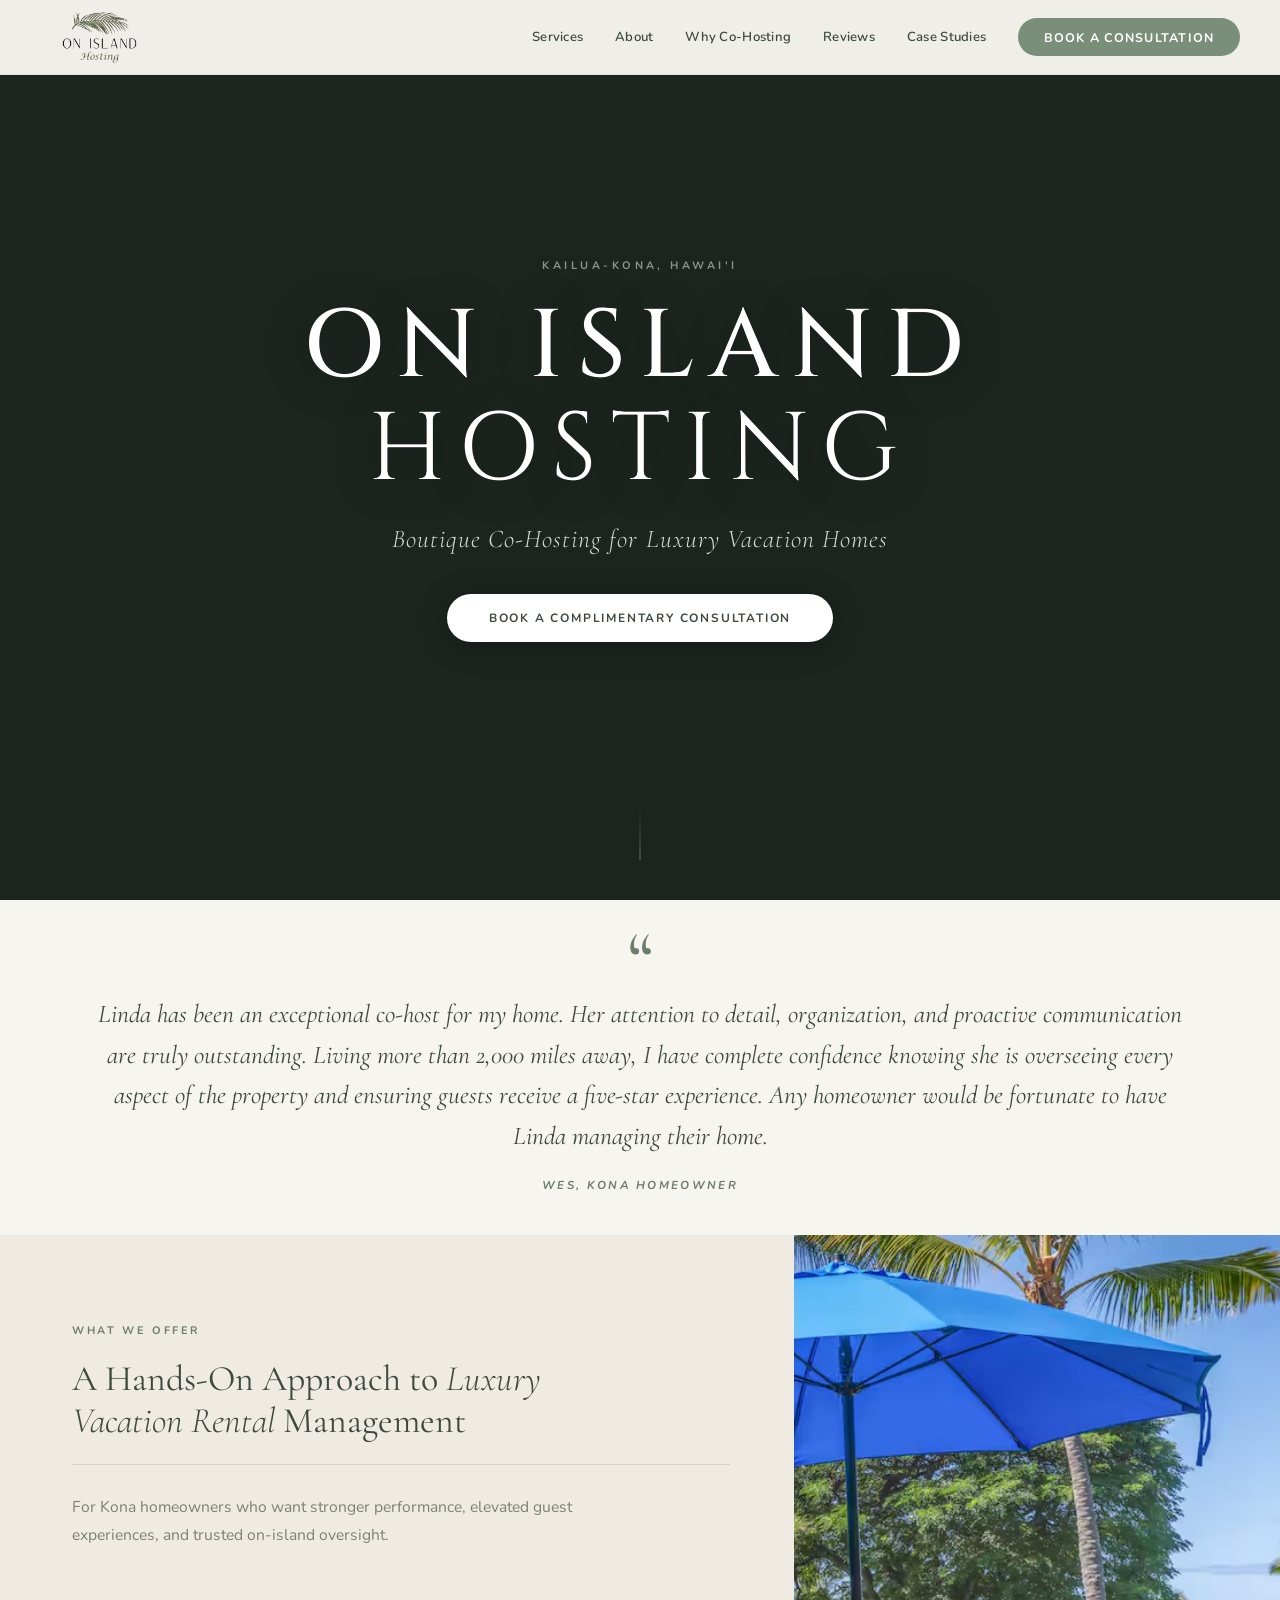
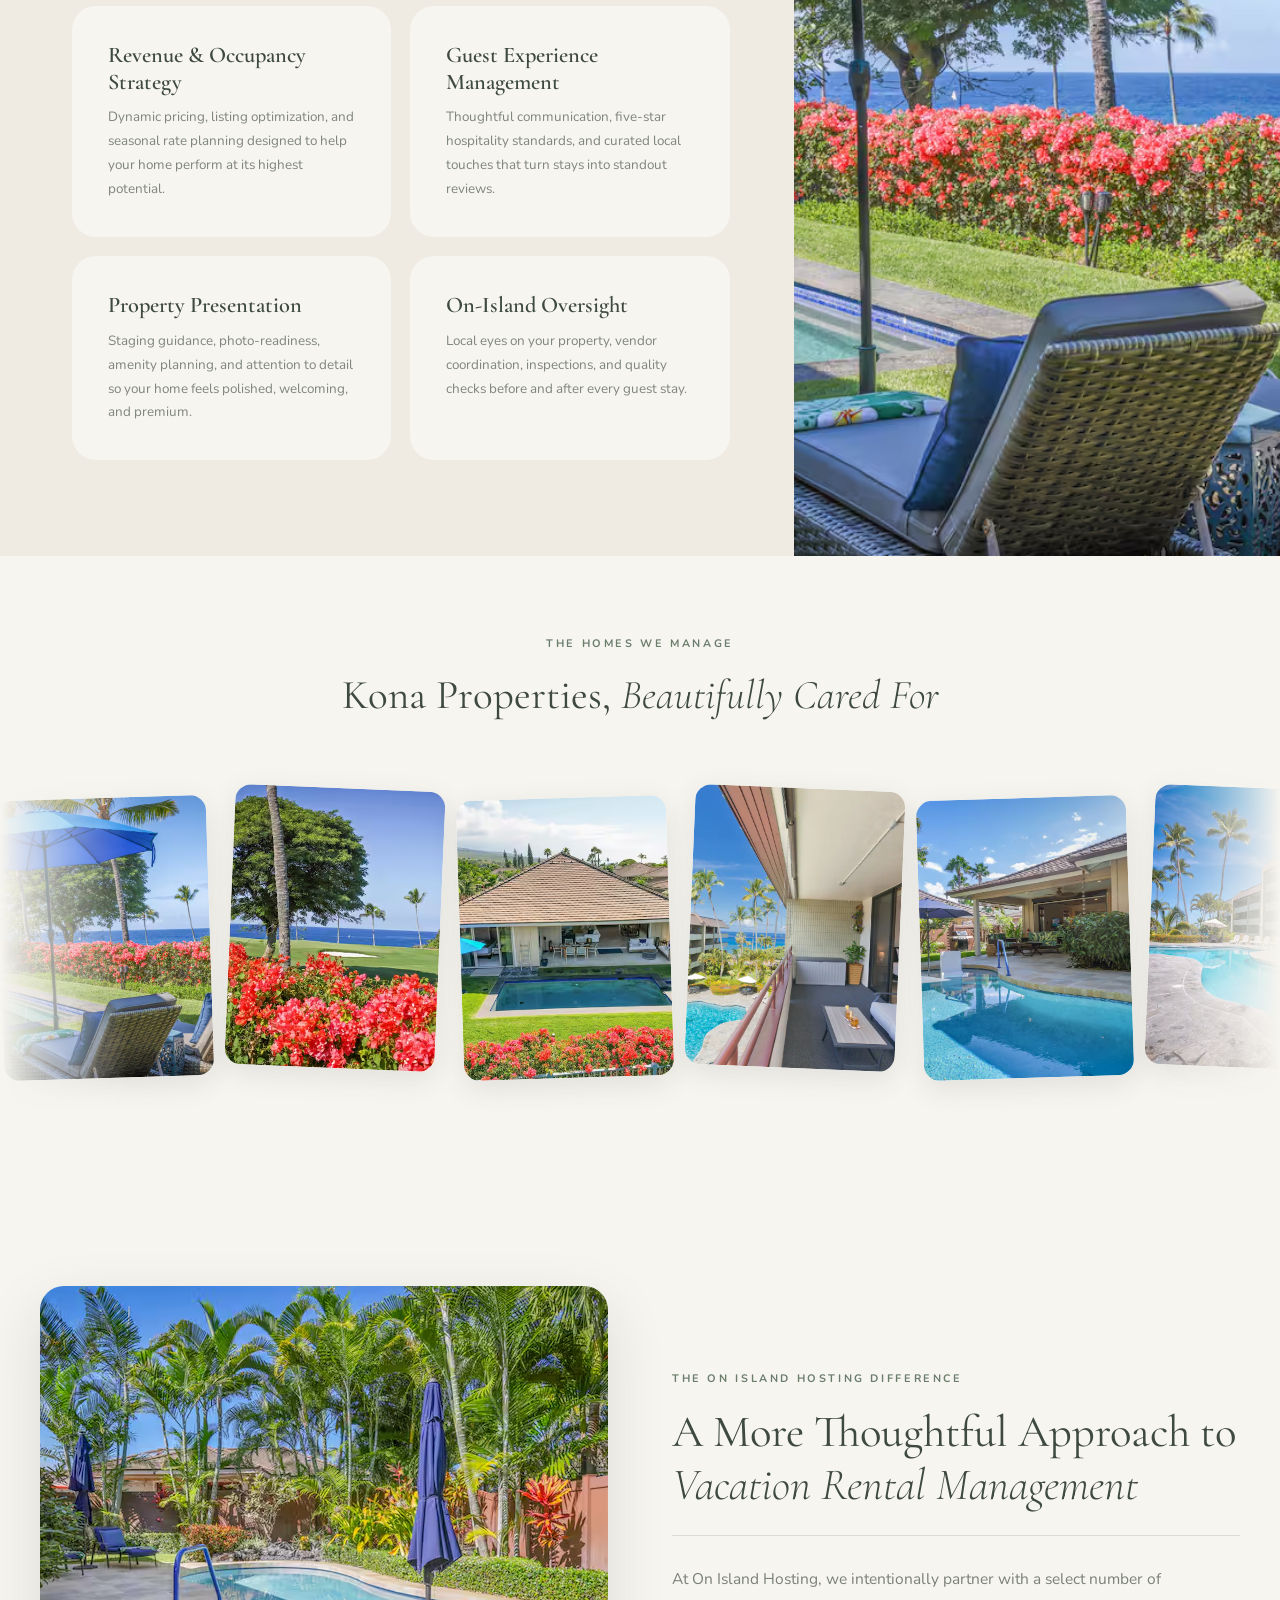
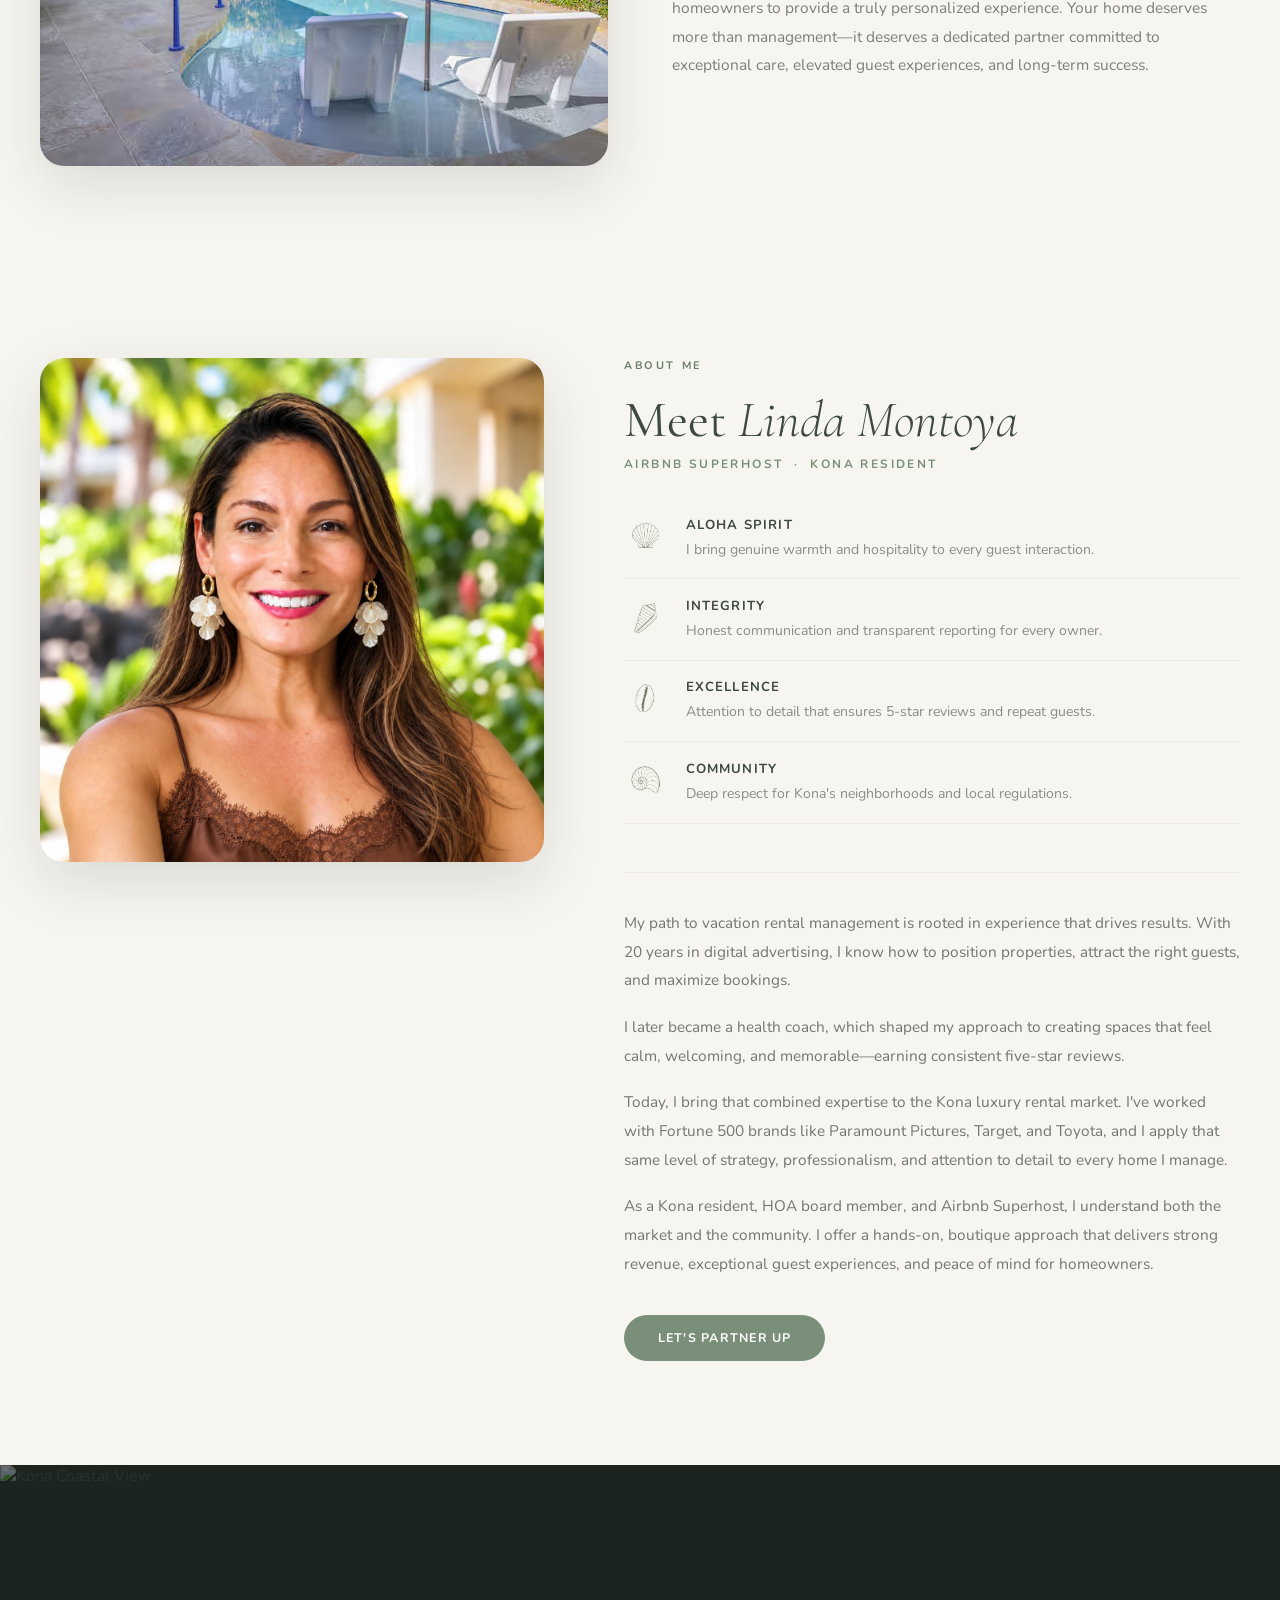
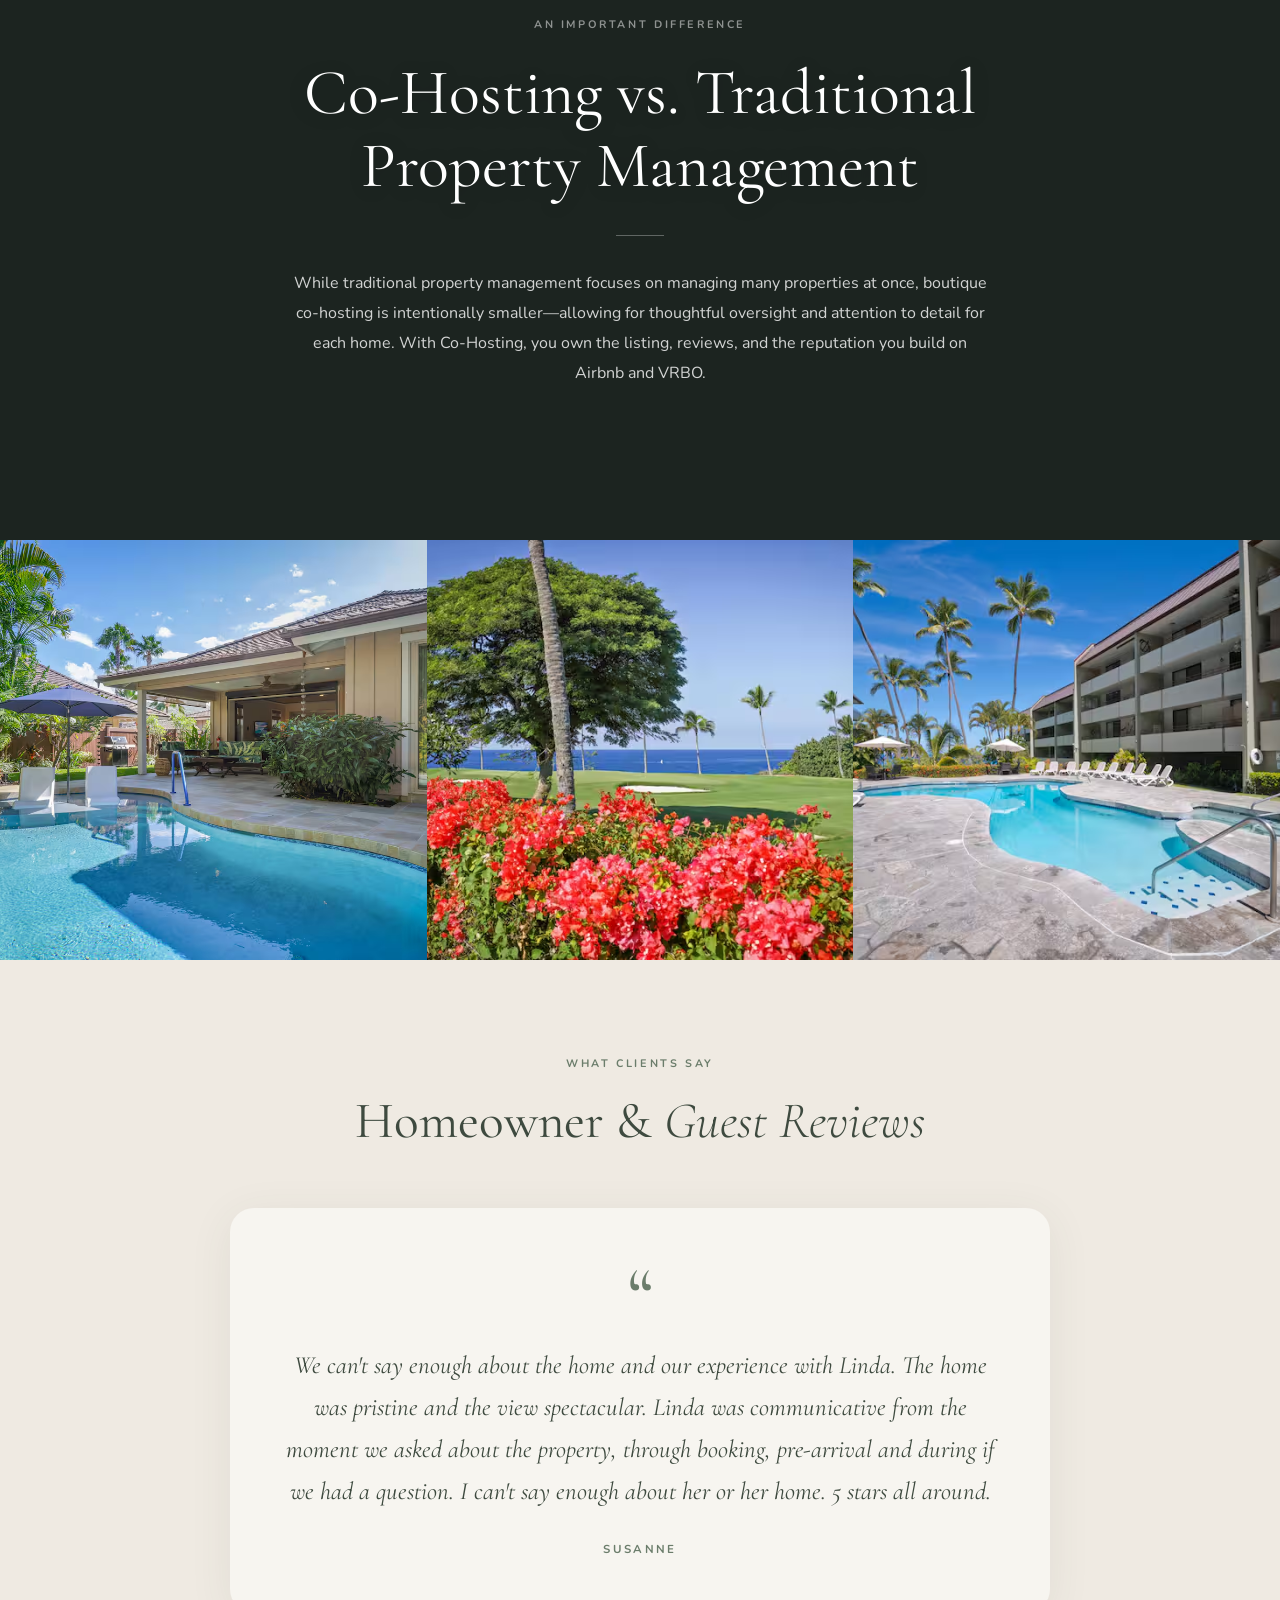
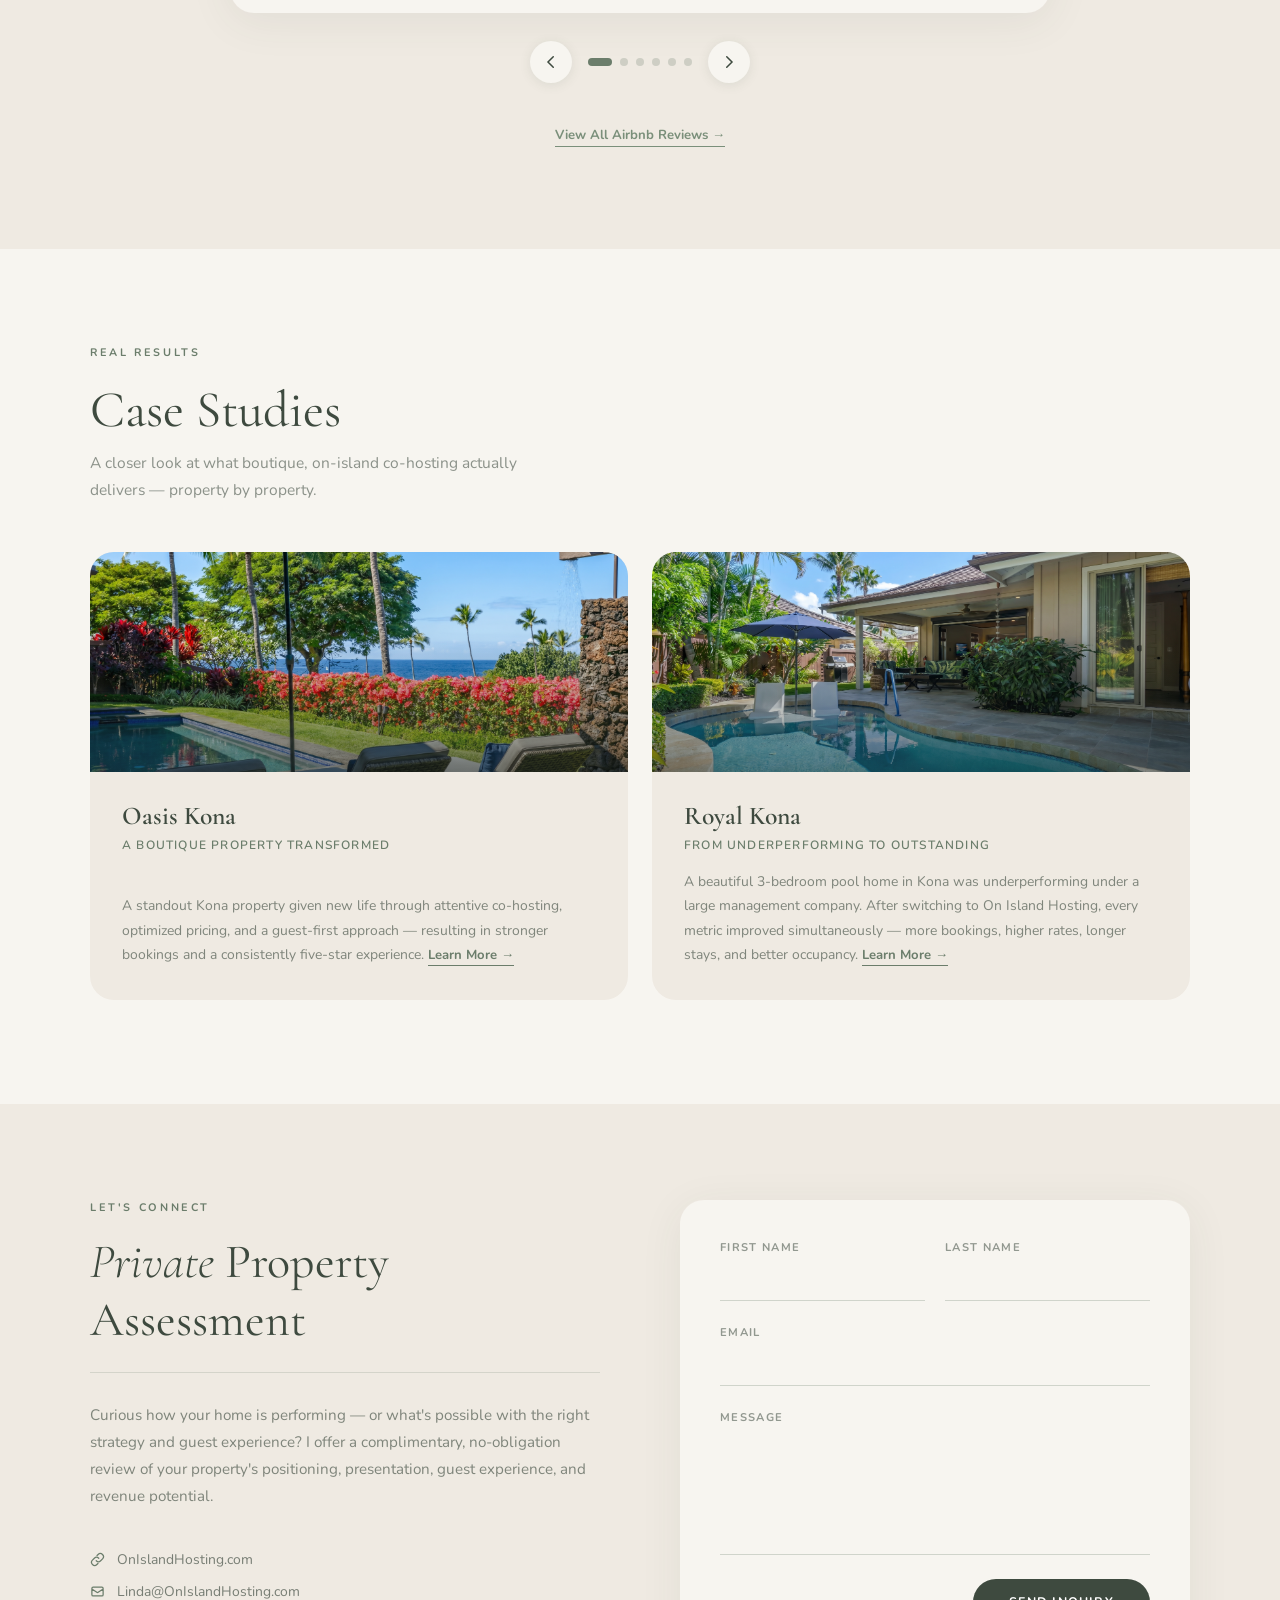
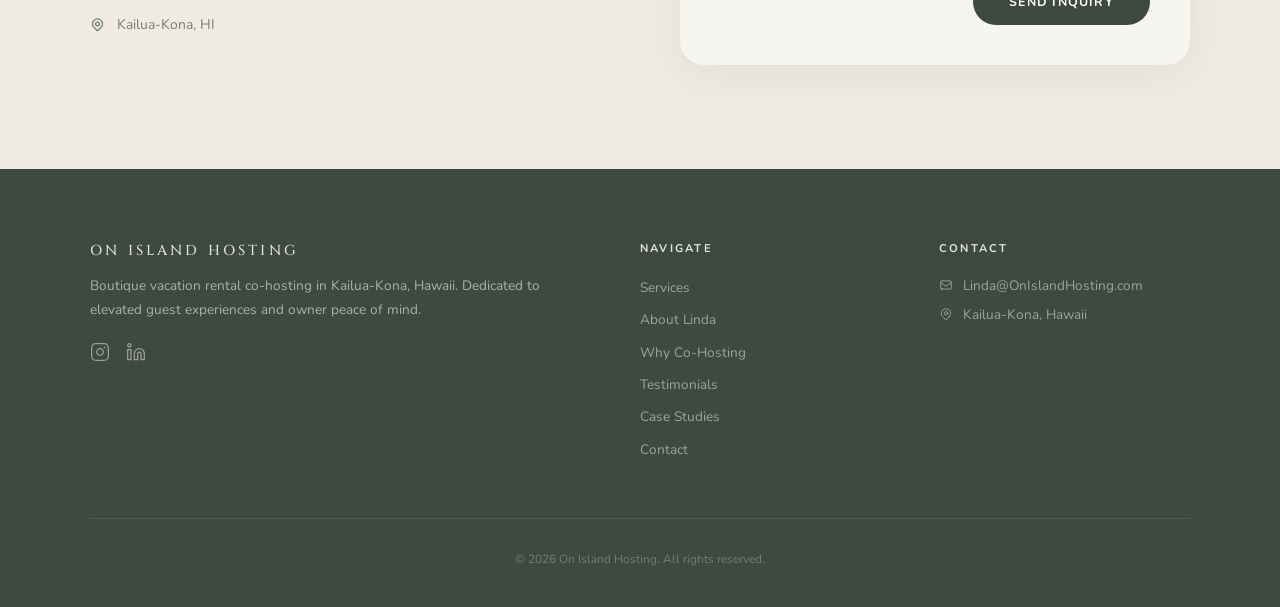
==== commit 2ebbeb17: "About: swap Linda photo for square image, shown uncropped (1:1) Co-Authored-By: Claude Sonnet 5.5 <n" ====
--- a/index.html
+++ b/index.html
@@ -717,7 +717,7 @@
     .about-image-col img {
       width: 100%;
       border-radius: 1.5rem;
-      aspect-ratio: 3/4;
+      aspect-ratio: 1/1;
       object-fit: cover;
       box-shadow: 0 20px 60px rgba(28,36,32,0.13);
       display: block;
@@ -807,14 +807,14 @@
     @media (max-width: 900px) {
       .about-inner { flex-direction: column; gap: 2.5rem; }
       .about-image-col { width: 100%; position: static; }
-      .about-image-col img { aspect-ratio: 4/3; }
+      .about-image-col img { aspect-ratio: 1/1; }
     }
     /* ── MOBILE-ONLY fixes (phone) ── */
     @media (max-width: 560px) {
-      /* Linda's photo: show as portrait so face isn't cropped */
+      /* Linda's photo: square, shown in full */
       .about-image-col img {
-        aspect-ratio: 3/4;
-        object-position: top center;
+        aspect-ratio: 1/1;
+        object-position: center;
       }
       /* Hero cards: 2 top + 2 bottom corner cards, no labels */
       .fc-2 {
@@ -1405,7 +1405,7 @@
     <div class="about-inner">
       <div class="about-image-col reveal">
         <img
-          src="photos/Linda Blue dress.jpg"
+          src="photos/Linda Square.jpg"
           alt="Linda Montoya — Airbnb Superhost"
         />
       </div>
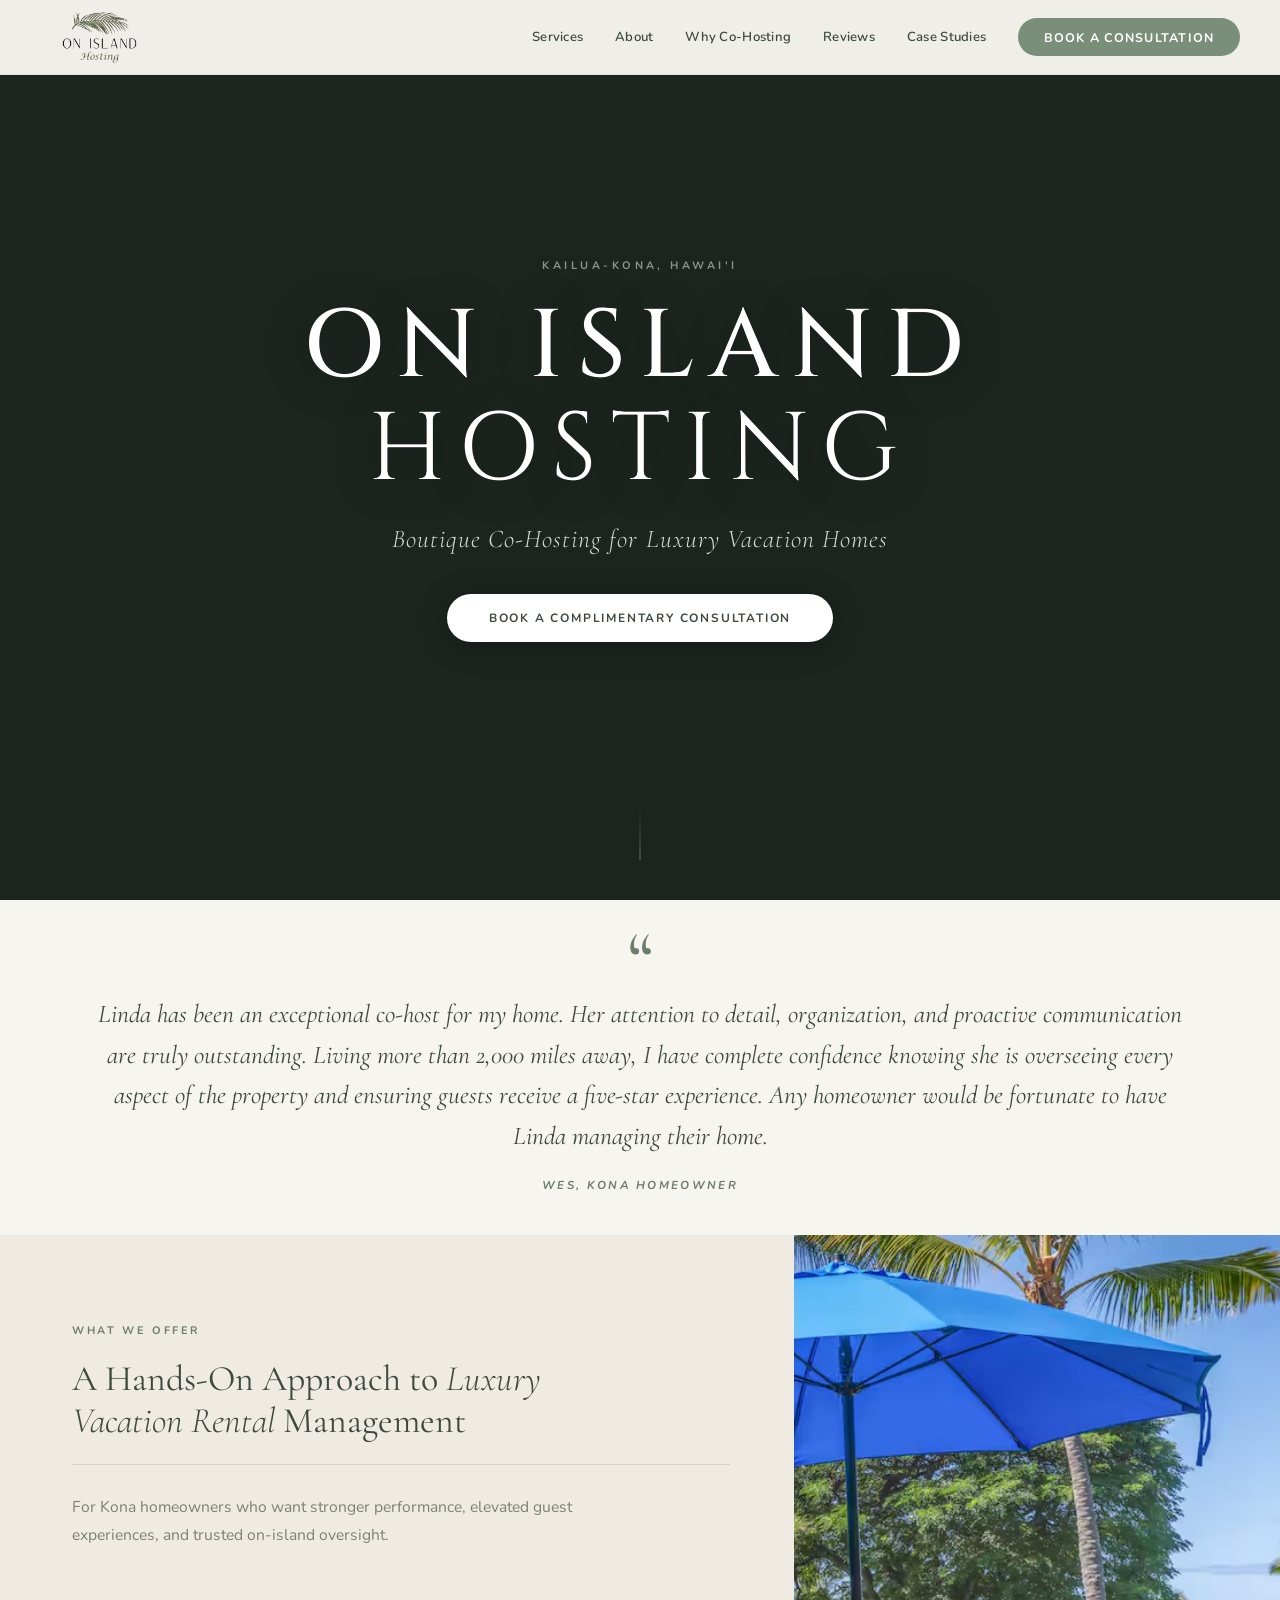
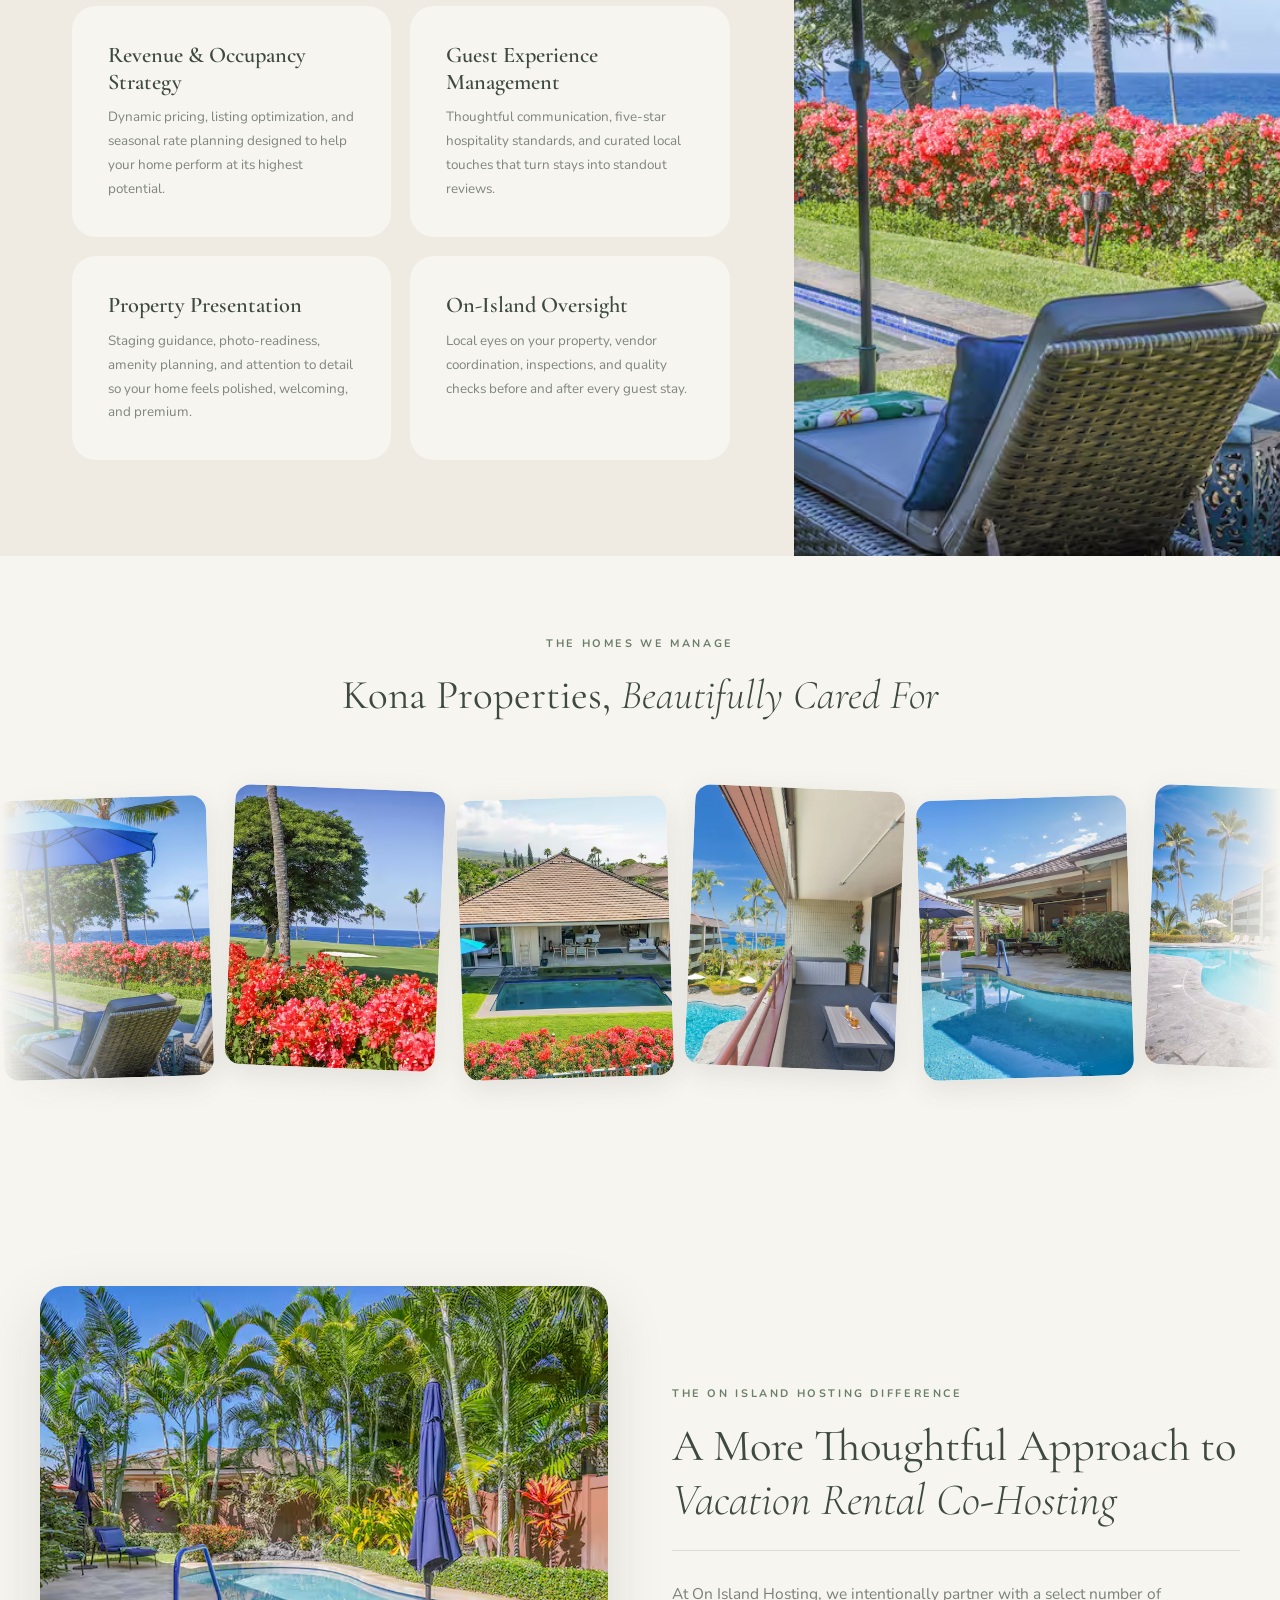
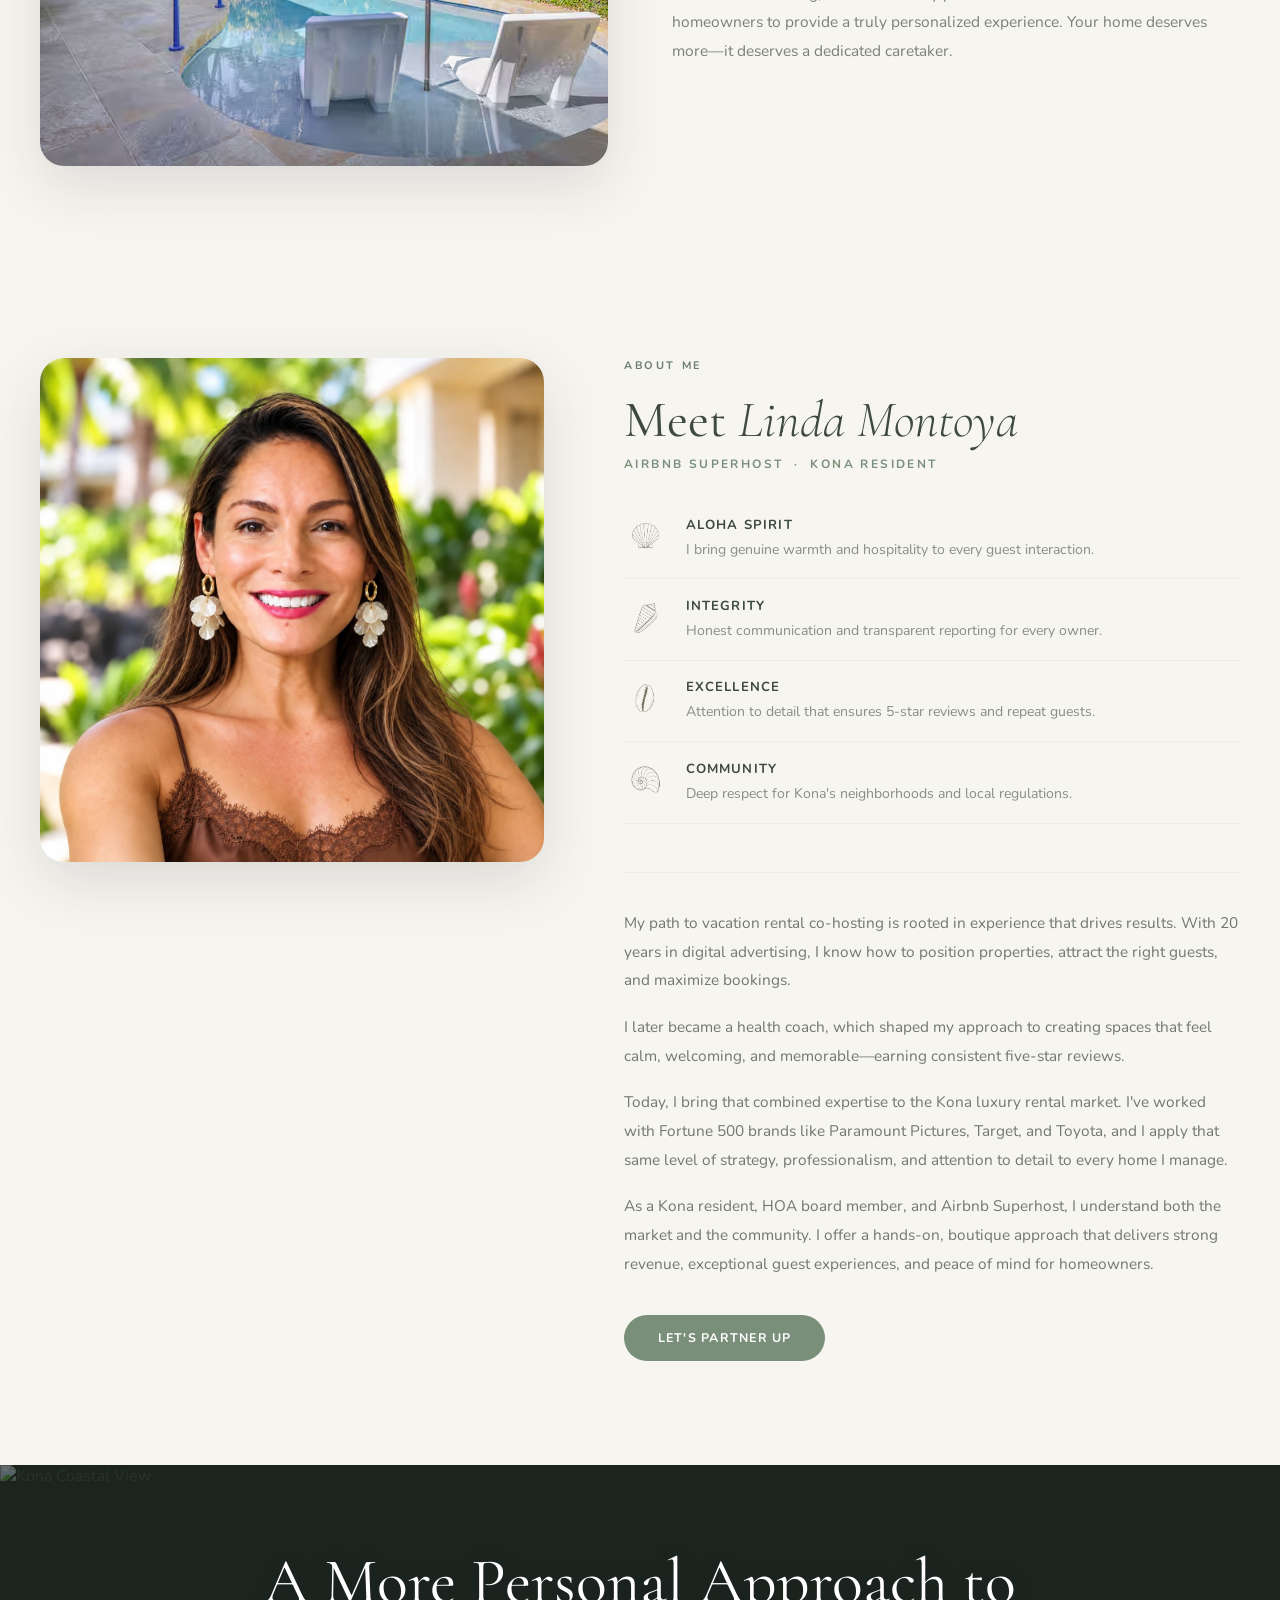
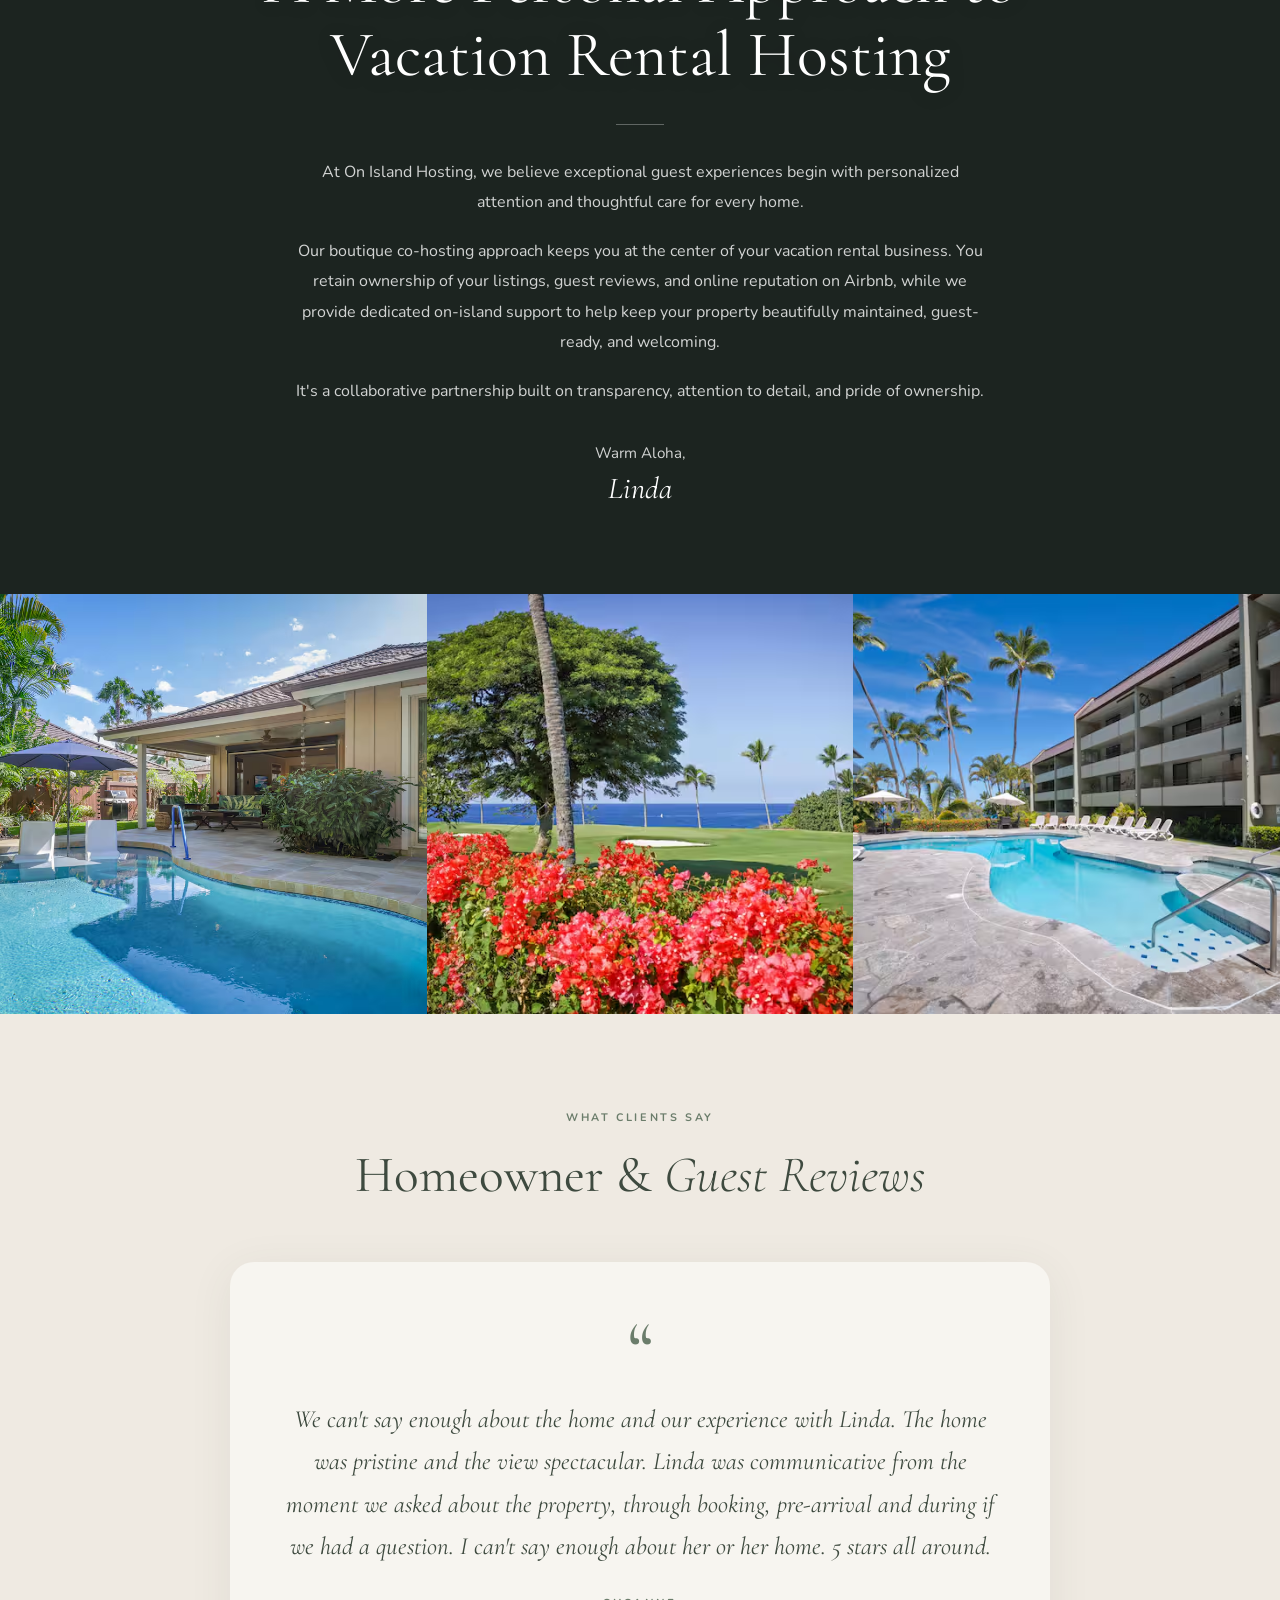
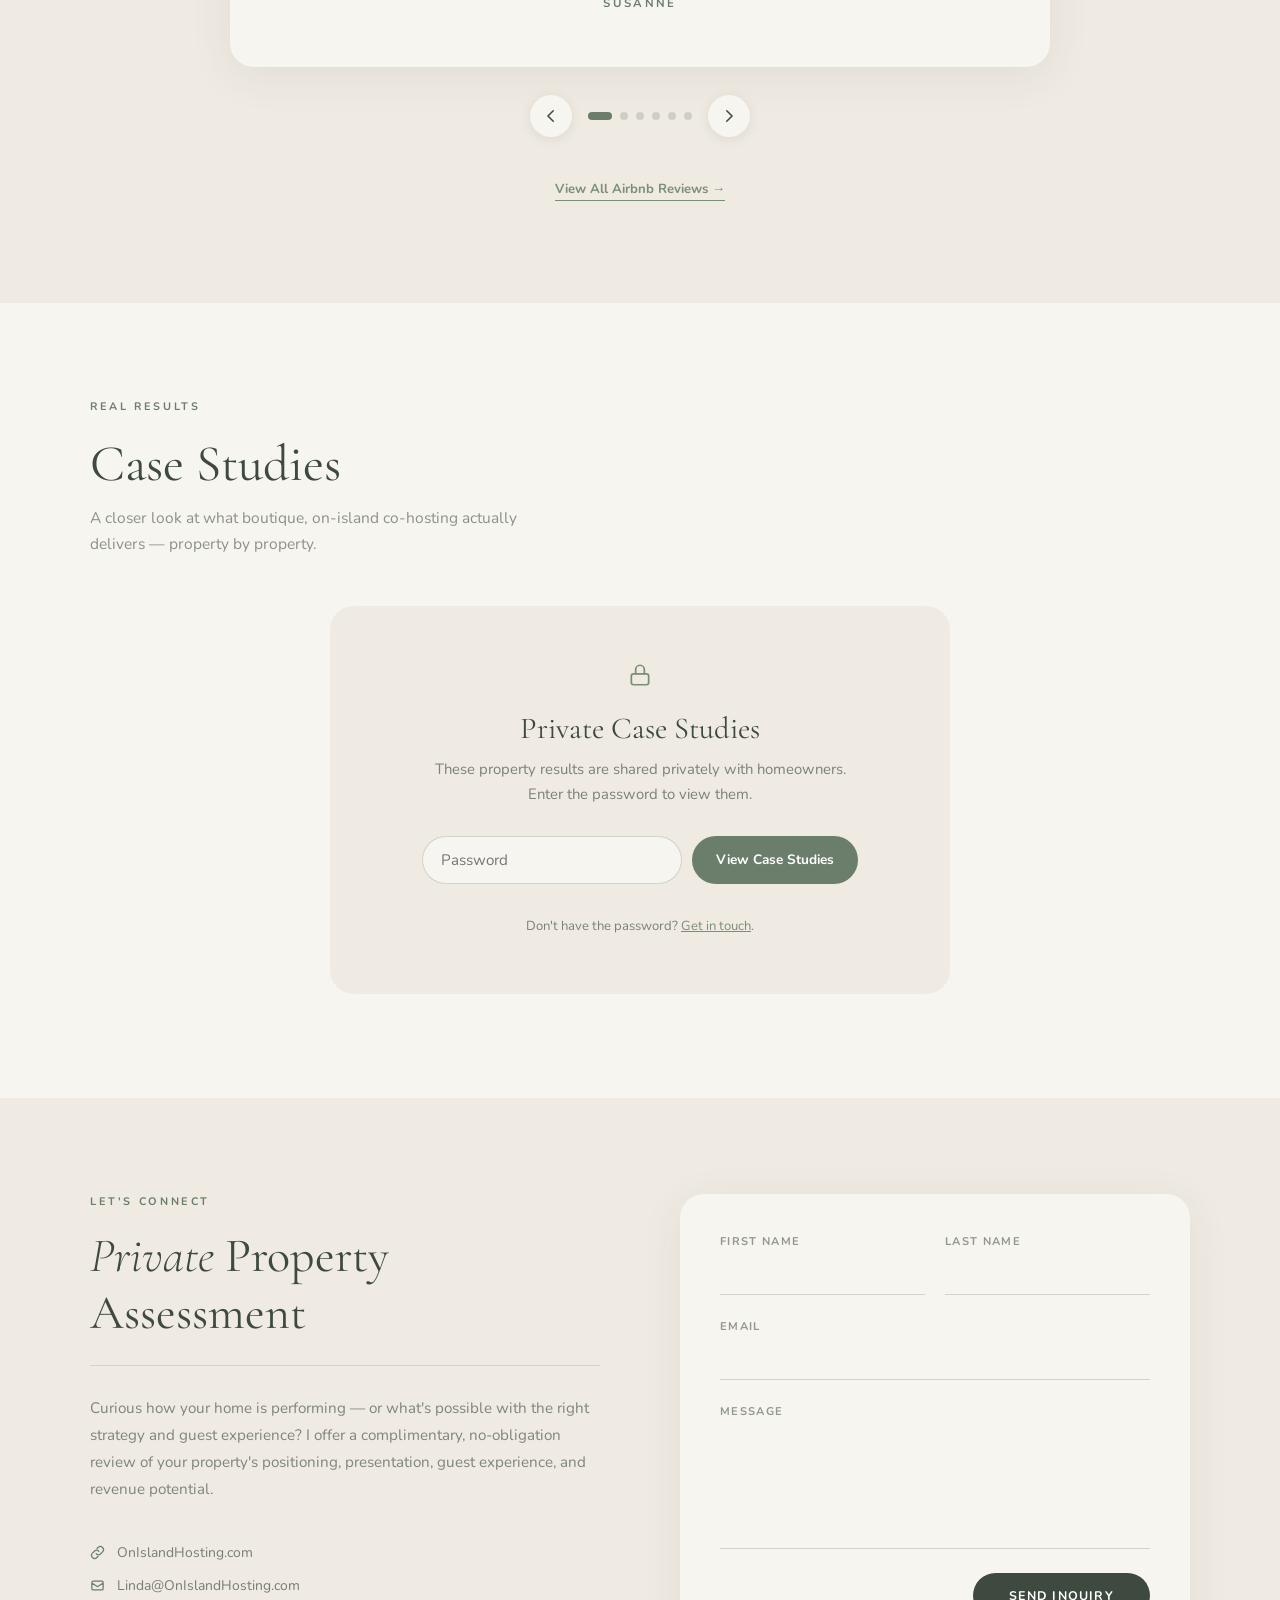
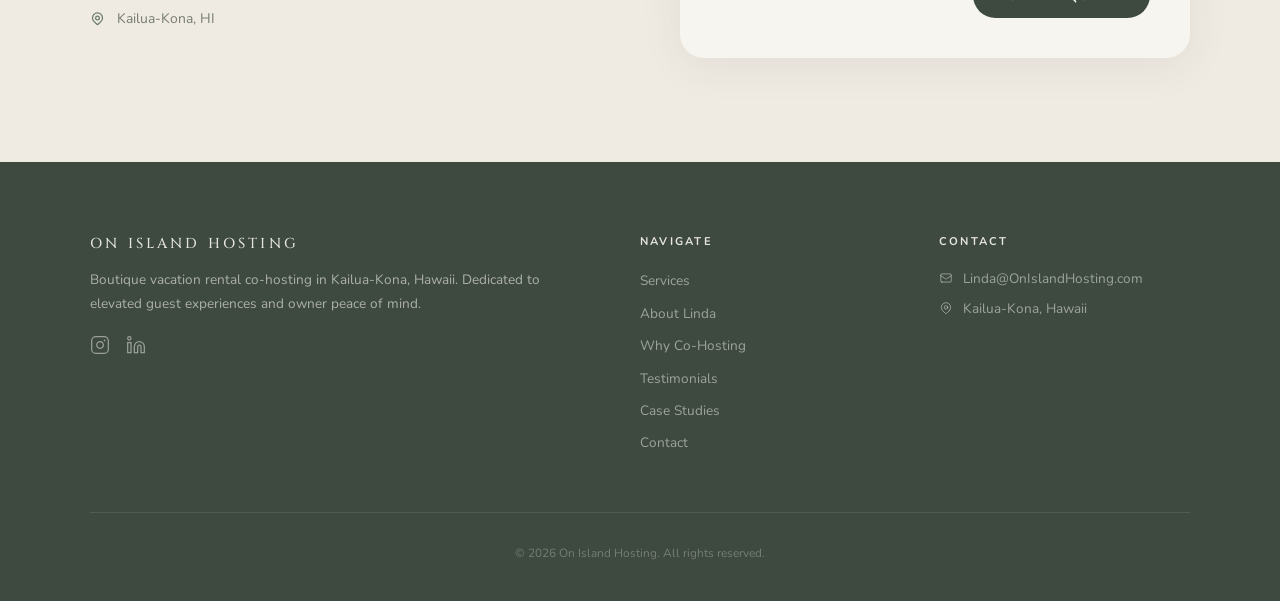
==== commit d2f51639: "Co-hosting copy updates + password-protected case studies - Difference heading: "Vacation Rental Co-" ====
--- a/index.html
+++ b/index.html
@@ -692,6 +692,20 @@
       color: rgba(255,255,255,0.8);
       max-width: 700px;
       margin: 0 auto;
+    }
+    .co-body + .co-body { margin-top: 1.2rem; }
+    .co-signoff {
+      font-family: var(--font-nunito);
+      font-size: 0.95rem;
+      color: rgba(255,255,255,0.8);
+      margin-top: 2.2rem;
+      line-height: 1.6;
+    }
+    .co-signoff span {
+      font-family: var(--font-cormorant);
+      font-style: italic;
+      font-size: 1.9rem;
+      color: #fff;
     }
 
     /* ═══════════════════════════════
@@ -979,6 +993,68 @@
       max-width: 480px;
       line-height: 1.72;
     }
+    .case-lock {
+      background: var(--warm-beige);
+      border-radius: 1.5rem;
+      padding: 3.5rem 2rem;
+      text-align: center;
+      max-width: 620px;
+      margin: 0 auto;
+    }
+    .case-lock-icon { color: var(--sage); margin-bottom: 1rem; }
+    .case-lock h3 {
+      font-family: var(--font-cormorant);
+      font-size: 1.9rem;
+      font-weight: 400;
+      color: var(--deep-olive);
+      margin-bottom: 0.6rem;
+    }
+    .case-lock p {
+      font-family: var(--font-nunito);
+      font-size: 0.93rem;
+      color: rgba(62,74,63,0.65);
+      line-height: 1.7;
+      max-width: 420px;
+      margin: 0 auto;
+    }
+    .case-lock-form {
+      display: flex;
+      gap: 0.6rem;
+      justify-content: center;
+      flex-wrap: wrap;
+      margin: 1.8rem auto 0.4rem;
+    }
+    .case-lock-form input {
+      font-family: var(--font-nunito);
+      font-size: 0.95rem;
+      padding: 0.8rem 1.1rem;
+      border: 1px solid rgba(62,74,63,0.2);
+      border-radius: 999px;
+      background: var(--soft-white);
+      color: var(--deep-olive);
+      min-width: 0;
+      flex: 1 1 200px;
+      max-width: 260px;
+      outline: none;
+    }
+    .case-lock-form input:focus { border-color: var(--sage); }
+    .case-lock-form button {
+      font-family: var(--font-nunito);
+      font-size: 0.85rem;
+      font-weight: 700;
+      padding: 0.8rem 1.5rem;
+      border: none;
+      border-radius: 999px;
+      background: var(--olive);
+      color: #fff;
+      cursor: pointer;
+      transition: background 0.2s;
+    }
+    .case-lock-form button:hover { background: var(--deep-olive); }
+    .case-lock-form button:disabled { opacity: 0.6; cursor: wait; }
+    .case-lock .case-lock-error { color: #a4553f; min-height: 1.4em; font-size: 0.85rem; }
+    .case-lock .case-lock-help { font-size: 0.82rem; margin-top: 0.4rem; }
+    .case-lock-help a { color: var(--sage); }
     .case-grid {
       display: grid;
       grid-template-columns: repeat(2, 1fr);
@@ -1385,9 +1461,9 @@
       </div>
       <div class="feature-split-text reveal">
         <span class="section-label">The On Island Hosting Difference</span>
-        <h2>A More Thoughtful Approach to <em>Vacation Rental Management</em></h2>
+        <h2>A More Thoughtful Approach to <em>Vacation Rental Co-Hosting</em></h2>
         <hr class="section-rule">
-        <p>At On Island Hosting, we intentionally partner with a select number of homeowners to provide a truly personalized experience. Your home deserves more than management—it deserves a dedicated partner committed to exceptional care, elevated guest experiences, and long-term success.</p>
+        <p>At On Island Hosting, we intentionally partner with a select number of homeowners to provide a truly personalized experience. Your home deserves more—it deserves a dedicated caretaker.</p>
       </div>
     </div>
   </section>
@@ -1440,7 +1516,7 @@
           </li>
         </ul>
         <div class="about-bio">
-          <p>My path to vacation rental management is rooted in experience that drives results. With 20 years in digital advertising, I know how to position properties, attract the right guests, and maximize bookings.</p>
+          <p>My path to vacation rental co-hosting is rooted in experience that drives results. With 20 years in digital advertising, I know how to position properties, attract the right guests, and maximize bookings.</p>
           <p>I later became a health coach, which shaped my approach to creating spaces that feel calm, welcoming, and memorable—earning consistent five-star reviews.</p>
           <p>Today, I bring that combined expertise to the Kona luxury rental market. I've worked with Fortune 500 brands like Paramount Pictures, Target, and Toyota, and I apply that same level of strategy, professionalism, and attention to detail to every home I manage.</p>
           <p>As a Kona resident, HOA board member, and Airbnb Superhost, I understand both the market and the community. I offer a hands-on, boutique approach that delivers strong revenue, exceptional guest experiences, and peace of mind for homeowners.</p>
@@ -1460,10 +1536,12 @@
   <img class="co-bg" src="co-hosting-hero.jpg" alt="Kona Coastal View" />
   <div class="co-overlay"></div>
   <div class="co-content">
-    <span class="co-label">An Important Difference</span>
-    <h2 class="co-title">Co-Hosting vs. Traditional<br>Property Management</h2>
+    <h2 class="co-title">A More Personal Approach to<br>Vacation Rental Hosting</h2>
     <div class="co-divider"></div>
-    <p class="co-body">While traditional property management focuses on managing many properties at once, boutique co-hosting is intentionally smaller—allowing for thoughtful oversight and attention to detail for each home. With Co-Hosting, you own the listing, reviews, and the reputation you build on Airbnb and VRBO.</p>
+    <p class="co-body">At On Island Hosting, we believe exceptional guest experiences begin with personalized attention and thoughtful care for every home.</p>
+    <p class="co-body">Our boutique co-hosting approach keeps you at the center of your vacation rental business. You retain ownership of your listings, guest reviews, and online reputation on Airbnb, while we provide dedicated on-island support to help keep your property beautifully maintained, guest-ready, and welcoming.</p>
+    <p class="co-body">It's a collaborative partnership built on transparency, attention to detail, and pride of ownership.</p>
+    <p class="co-signoff">Warm Aloha,<br><span>Linda</span></p>
   </div>
 </section>
 
@@ -1550,29 +1628,19 @@
       <h2 class="case-title">Case Studies</h2>
       <p class="case-sub">A closer look at what boutique, on-island co-hosting actually delivers — property by property.</p>
     </div>
-    <div class="case-grid">
-      <div class="case-card reveal">
-        <div class="case-img-wrap">
-          <img src="case-studies/oasis-kona.png" alt="Oasis Kona" />
-          <div class="case-img-overlay"></div>
-        </div>
-        <div class="case-body">
-          <h3>Oasis Kona</h3>
-          <p class="case-subtitle">A Boutique Property Transformed</p>
-          <p>A standout Kona property given new life through attentive co-hosting, optimized pricing, and a guest-first approach — resulting in stronger bookings and a consistently five-star experience. <a href="case-studies/oasis-kona.pdf" target="_blank" rel="noopener noreferrer" class="case-learn-more">Learn More &rarr;</a></p>
-        </div>
-      </div>
-      <div class="case-card reveal">
-        <div class="case-img-wrap">
-          <img src="case-studies/royal-kona.png" alt="Royal Kona" />
-          <div class="case-img-overlay"></div>
-        </div>
-        <div class="case-body">
-          <h3>Royal Kona</h3>
-          <p class="case-subtitle">From Underperforming to Outstanding</p>
-          <p>A beautiful 3-bedroom pool home in Kona was underperforming under a large management company. After switching to On Island Hosting, every metric improved simultaneously — more bookings, higher rates, longer stays, and better occupancy. <a href="case-studies/royal-kona-case-study_v11%20(4).pdf" target="_blank" rel="noopener noreferrer" class="case-learn-more">Learn More &rarr;</a></p>
-        </div>
-      </div>
+    <div class="case-lock reveal" id="case-lock">
+      <svg class="case-lock-icon" width="26" height="26" fill="none" stroke="currentColor" stroke-width="1.6" viewBox="0 0 24 24"><rect x="4" y="11" width="16" height="10" rx="2"/><path stroke-linecap="round" d="M8 11V7a4 4 0 018 0v4"/></svg>
+      <h3>Private Case Studies</h3>
+      <p>These property results are shared privately with homeowners. Enter the password to view them.</p>
+      <form class="case-lock-form" id="case-lock-form" onsubmit="unlockCaseStudies(event)">
+        <input type="password" id="case-lock-input" placeholder="Password" aria-label="Case studies password" autocomplete="off" required />
+        <button type="submit">View Case Studies</button>
+      </form>
+      <p class="case-lock-error" id="case-lock-error" aria-live="polite"></p>
+      <p class="case-lock-help">Don't have the password? <a href="#contact">Get in touch</a>.</p>
+    </div>
+    <div id="case-unlocked" hidden></div>
+    <script type="application/json" id="case-vault">{"i":250000,"s":"IaqMLe2+DulAte4AIbTMkg==","v":"02G4/51RWv2QYOPO","c":"k4CaHg/EwjiO6xWv4W46FArMFvnh5T6dVxGeXmUx+Hx983OuPwZMP7j+hZ12z0K7BhIyDTEGeyB+ofvWg5wUvDcjzz5xZjDhUFBNSwFGEeTqYz2FCr3YVKXZmV1AE4eZlk8UisgBj1Hy5HuGj+YGzm24hrCFotjTFr6d/tbK8auE5hxnk5BaRKGcTYeS9CRQv2PP0uzDGfvRp9iWvkEDw5XeWIO0rnOT8InyeUvFaSLNHxYif4A4QGl8EnVLdFpDNflCaF76s5yWj16K8LL8LPb71tXMk6b5rBHqH85E5GWsusn1clZq7sy0Nv43q/xO/4w6o1EjoV3/Ow5JX9bHtXU/sEKGyfRLe+GY/HklGhVygUWAbvxCtfC/1J0scn8s/2pHW9W9ELm9ikBJx1GGvfE+eI+WCNCeTiDz7NFpNAfRm7R75p4VhyEWvAPfRtRu3yaKfR12TL99pXZWf0UQbmRYN2GI+X9aL5dpSLAXlVs7l/uFGOOXrecsbQ1T5Q7K6pe8jK87txkI6QhonOX/dCfntREJkIrGqvX8PolruohxpM8le1jtkBqwHHy1NI8fcEklVb2aBIUyLsVM5Eq4ZCLnU1Ydtsx3IoeBmZyUI1/5m8iFoyTnsFD6VnYdJOyEcswdVIqvTZopcRBIJ9odqzKWRma2H3sR76bnUrDGtko1eZRC6teyAmyiUTojHH/uhJjck/3csPTC1rQtVHIRWt1QLyTT9kpu0Bu0QjLwACZ80vhlmlabRlX68vOwMFiCPB4WvII3F8n7UwtJdbXqdgUQ3jIViunITcsJ5bm/g2f79pxkGH75ouVs/JhrsYfEXdXRLwERFKQRjVVU7ELorzsxVFQhJ+d8APDj8hhBhtDVC0pIOMYLiGB+UDsjgprYaAsRZEiNivQDLfwjvqjJkMNhiaXEN7URezAGudyNFk6FNr4aNPkvOCVZSZ+B6GgCaWSoaS3bg0gE70DART4bC8W+F6hm8kWySLoVmObPPCUvvdSzQBW4eIbl+hZW/orN7BZsRbZHpTYd4puU6tur31WKVAp9uAR77s8H2lMSjWO7u+pCynWbxUq3Ayj+GRcGnShGbIX1ngYoZTszOhnvJhlVG+QD2ZeW9sezIgGQvd29ohYqi3UuqMqQ/[base64]/q2Tt6bVHTri/jN3QmU1sL4gWCh4iFZr8Qr22KQ2o0yZ4qd4cR44Nk0hWKz5vOjsBFtWeFyb9jJjonuCxqI/6LHla/iKmLWPZ53erqiM/HkGWEGBAkNZOuZLc0MwJzRQX2rpSD80VjucBHjsVQdW1H1ZTcj6SCAEMxI1YqpT78spwuGT0Wn8u2br03DJ9ofNxkB0Ab5RI1xlG9hjRYwPpU94nVC+k0/[base64]/TE77O8vS7coyFaETbtxI518xPfbsujbWYNPsyBFU4NdZz6tKF9BZK/aBxJ039f0fMxNPvKsscLpRt8fuhioauNNZDiyCW32gCPhSxW5Zrl7IOHuI35KW2xi8cDzIzTqguVmM"}</script>
     </div>
   </div>
 </section>
@@ -1863,6 +1931,45 @@
     btn.textContent = 'Send Inquiry';
     btn.disabled = false;
   }
+
+  // ── Case studies: password gate (content is AES-GCM encrypted in #case-vault)
+  const CASE_KEY = 'oih-case-pass';
+  async function decryptCaseStudies(pass) {
+    const vault = JSON.parse(document.getElementById('case-vault').textContent);
+    const b = s => Uint8Array.from(atob(s), c => c.charCodeAt(0));
+    const base = await crypto.subtle.importKey('raw', new TextEncoder().encode(pass), 'PBKDF2', false, ['deriveKey']);
+    const key = await crypto.subtle.deriveKey(
+      { name: 'PBKDF2', salt: b(vault.s), iterations: vault.i, hash: 'SHA-256' },
+      base, { name: 'AES-GCM', length: 256 }, false, ['decrypt']);
+    const html = await crypto.subtle.decrypt({ name: 'AES-GCM', iv: b(vault.v) }, key, b(vault.c));
+    const out = document.getElementById('case-unlocked');
+    out.innerHTML = new TextDecoder().decode(html);
+    out.hidden = false;
+    document.getElementById('case-lock').style.display = 'none';
+  }
+
+  async function unlockCaseStudies(e) {
+    e.preventDefault();
+    const input = document.getElementById('case-lock-input');
+    const err = document.getElementById('case-lock-error');
+    const btn = e.target.querySelector('button');
+    btn.disabled = true;
+    err.textContent = '';
+    try {
+      await decryptCaseStudies(input.value);
+      try { sessionStorage.setItem(CASE_KEY, input.value); } catch {}
+    } catch {
+      err.textContent = 'Incorrect password — please try again.';
+      input.select();
+    }
+    btn.disabled = false;
+  }
+
+  (function restoreCaseStudies() {
+    let saved = null;
+    try { saved = sessionStorage.getItem(CASE_KEY); } catch {}
+    if (saved) decryptCaseStudies(saved).catch(() => {});
+  })();
 </script>
 
 </body>
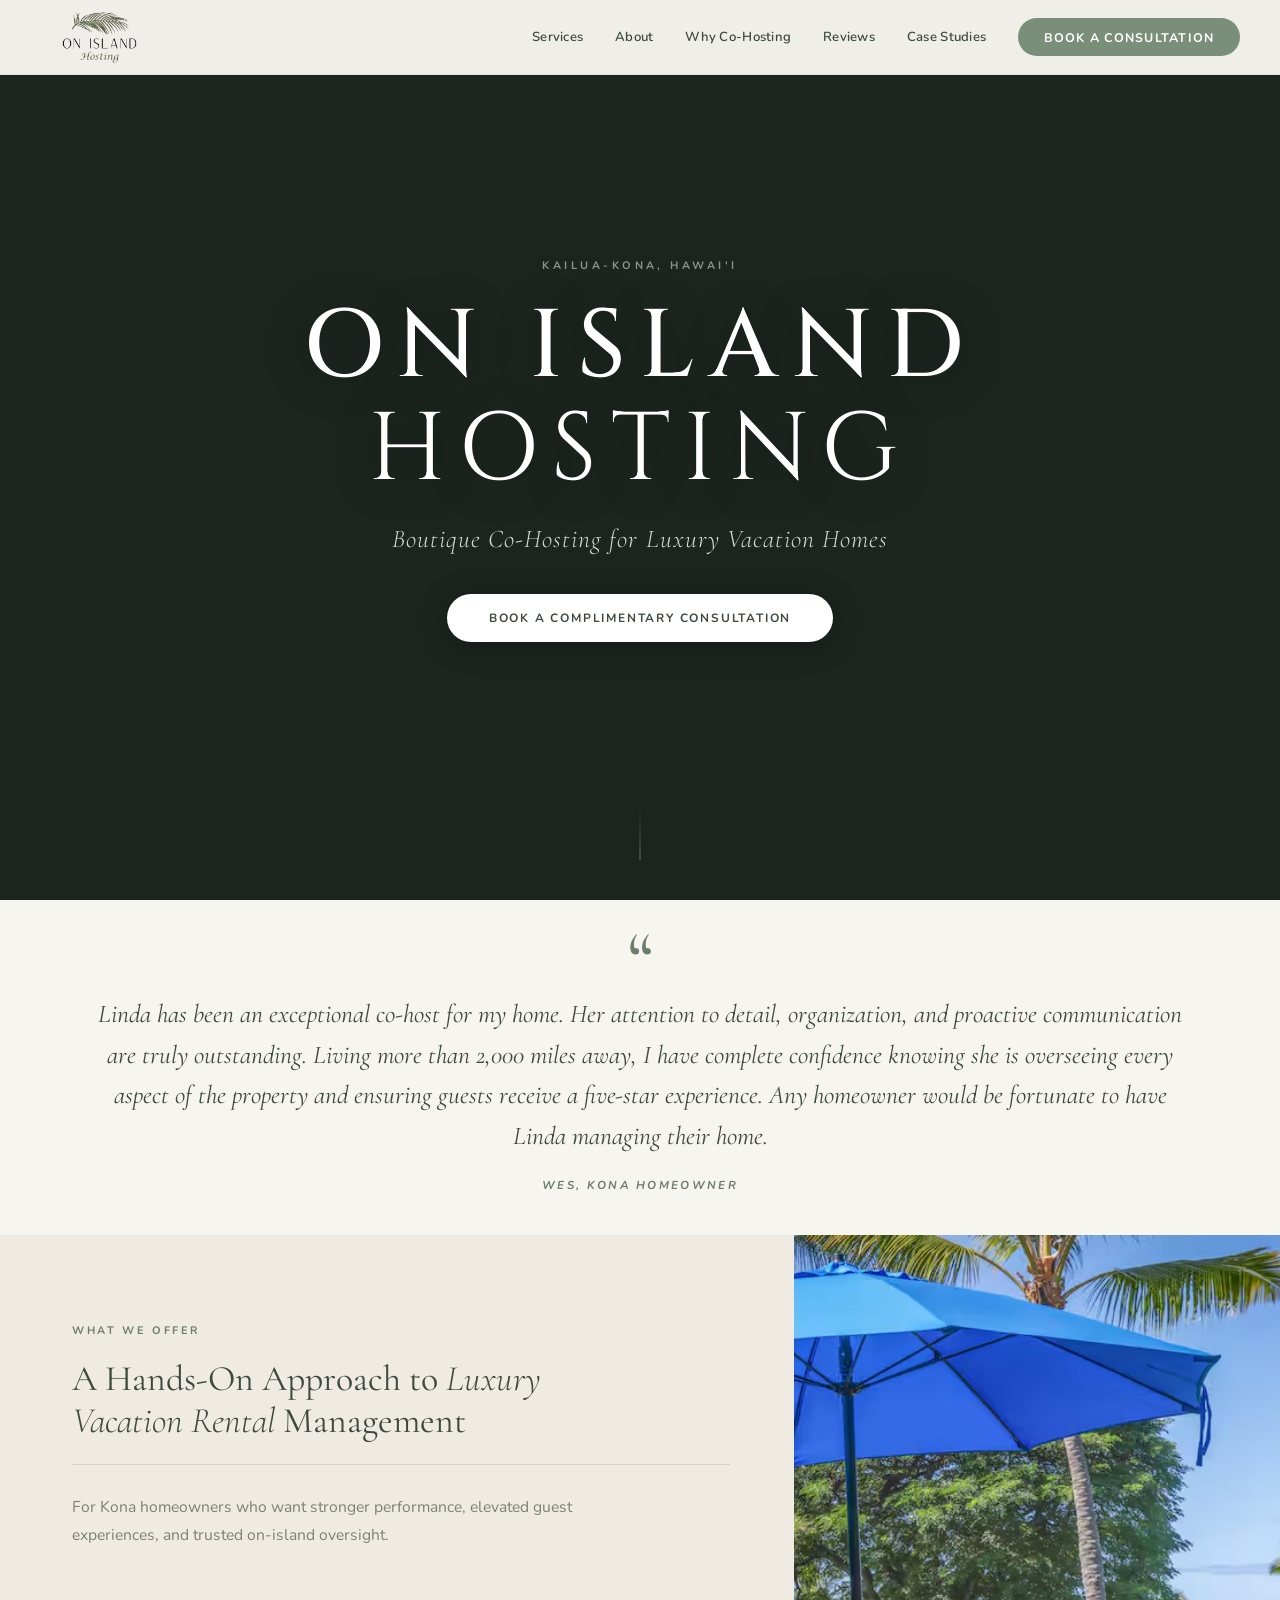
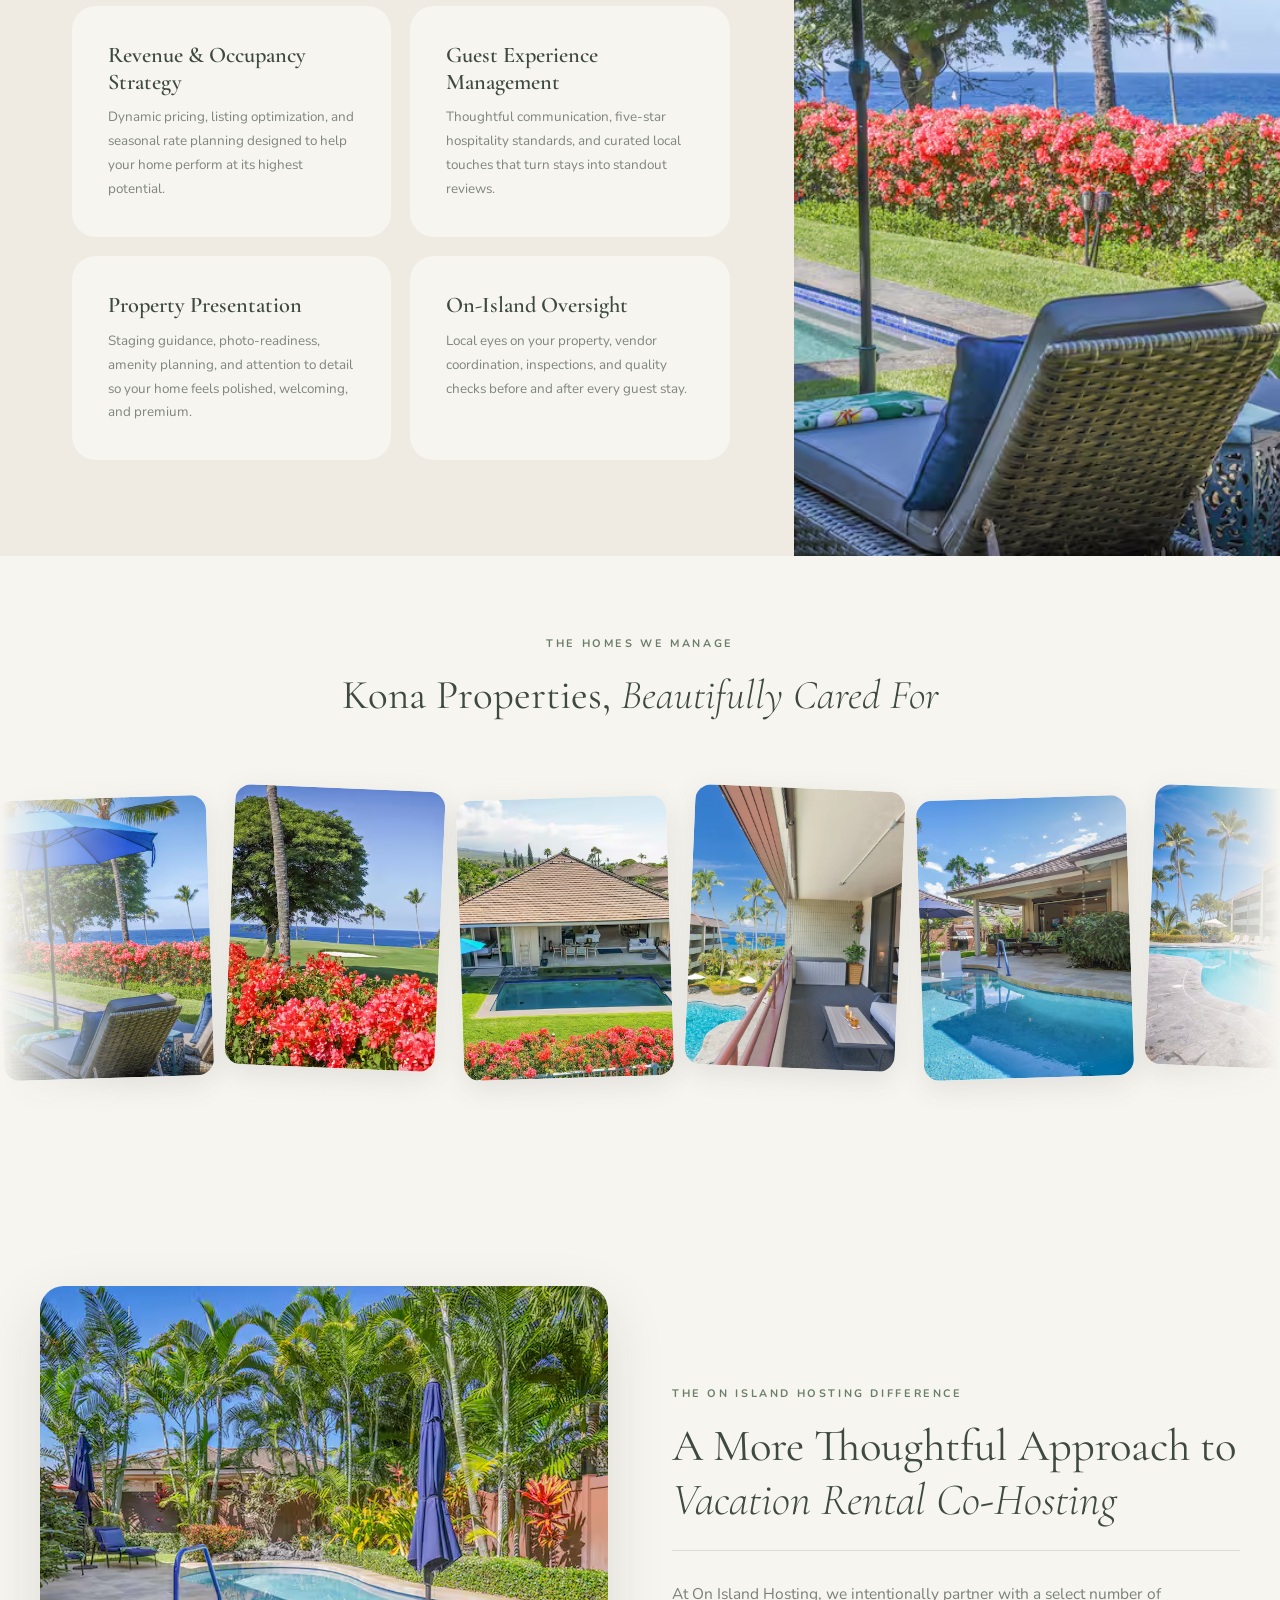
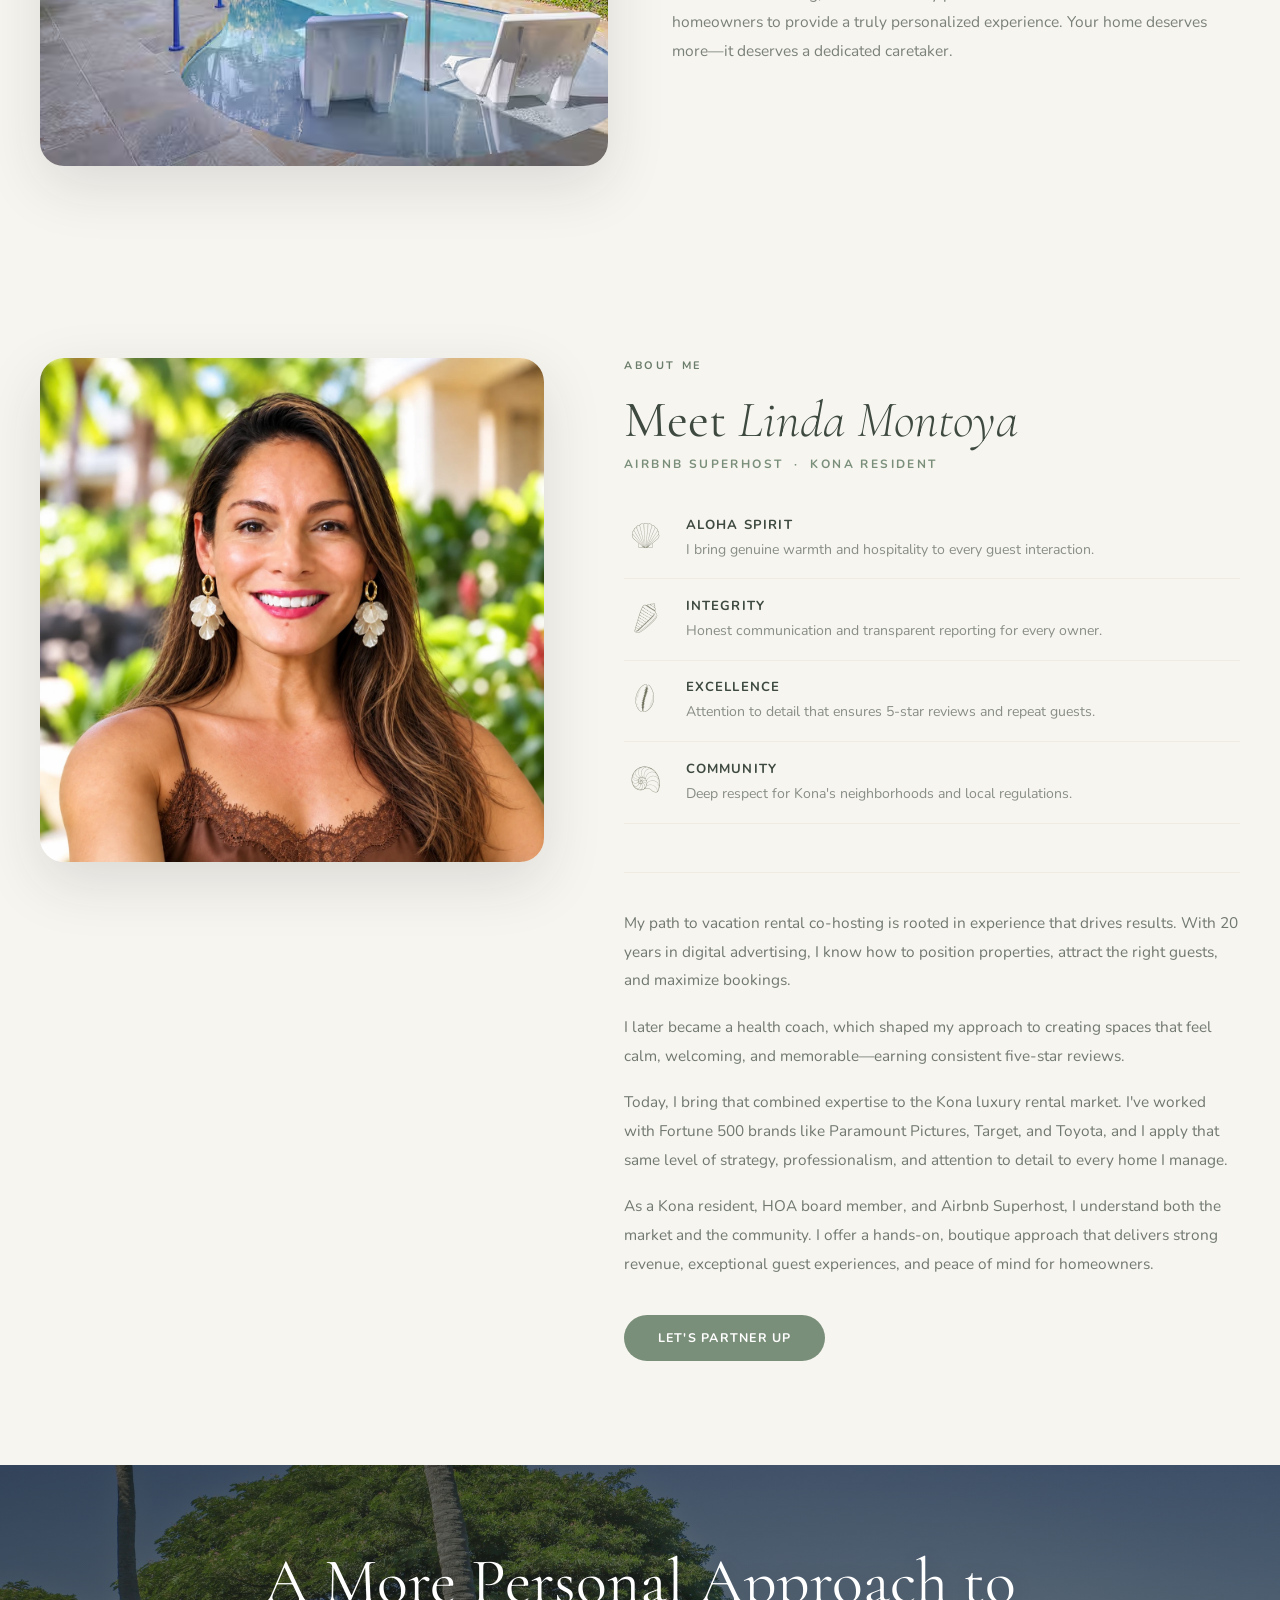
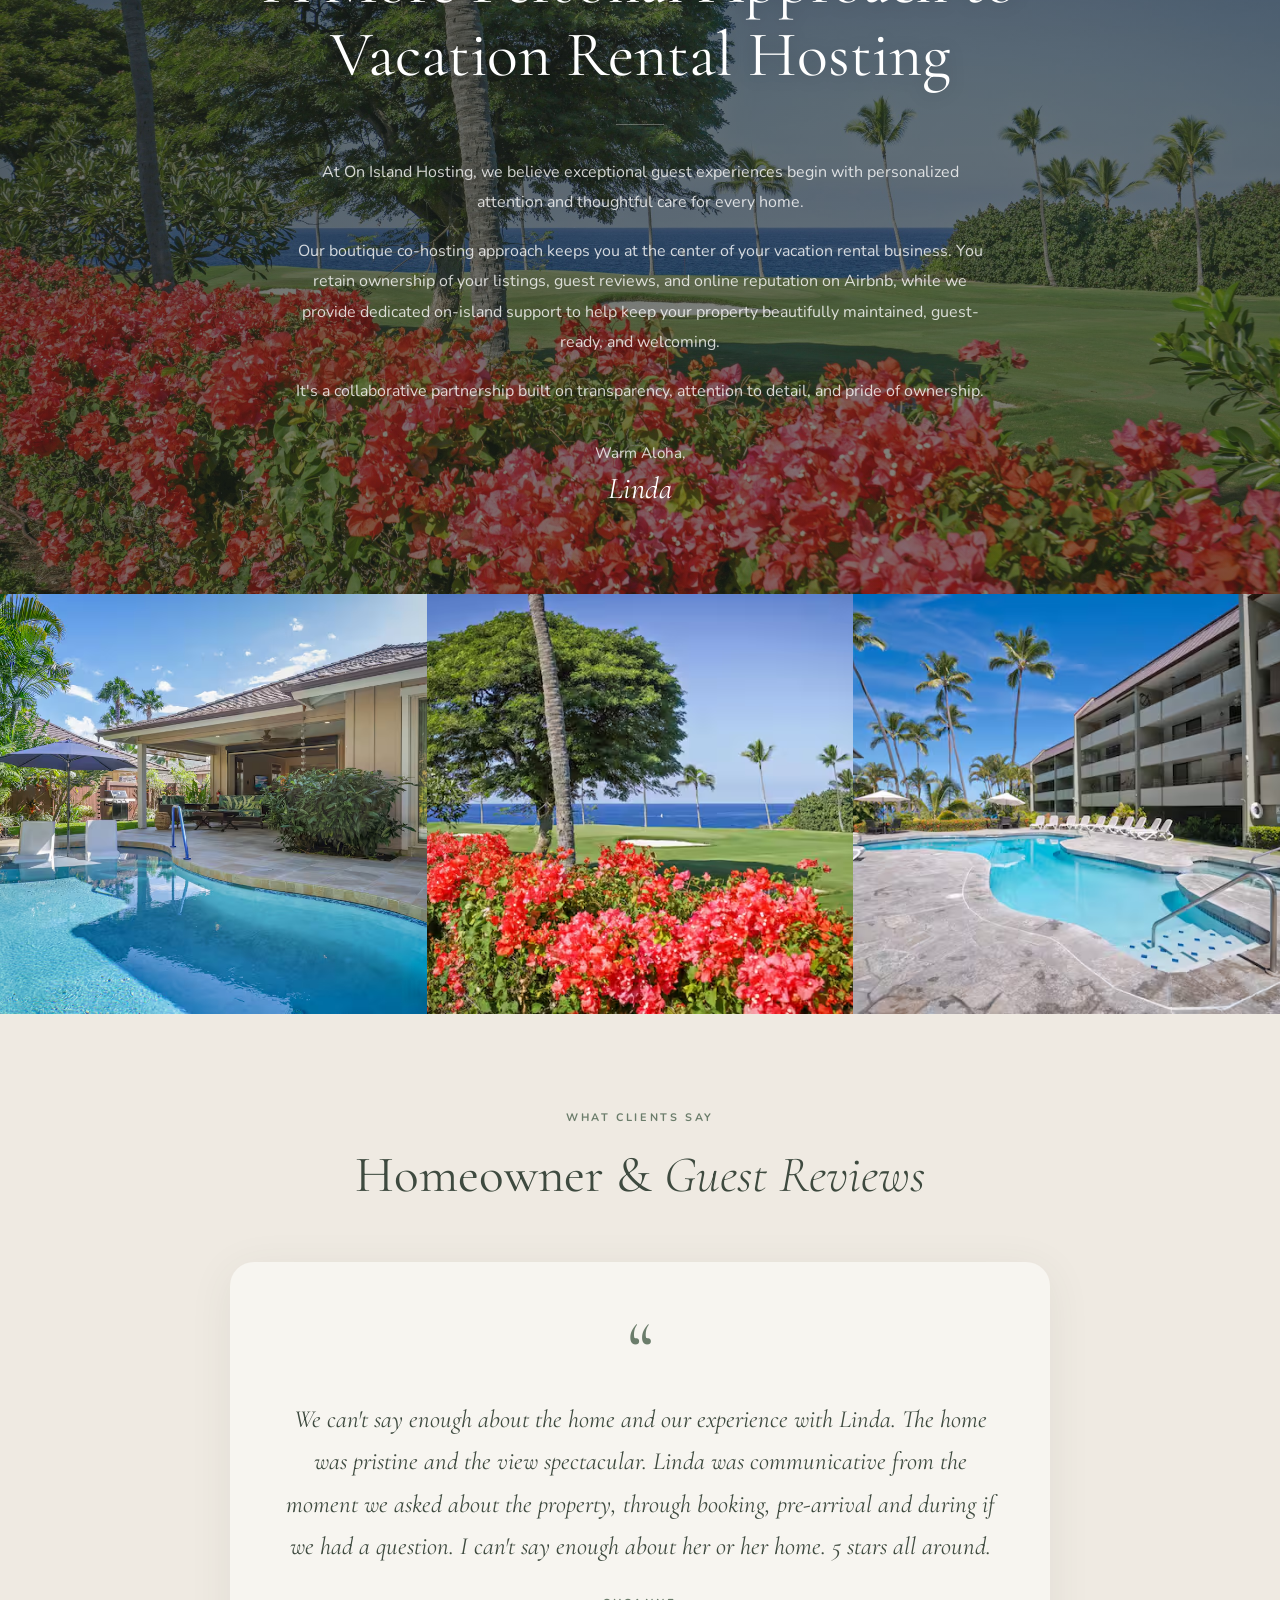
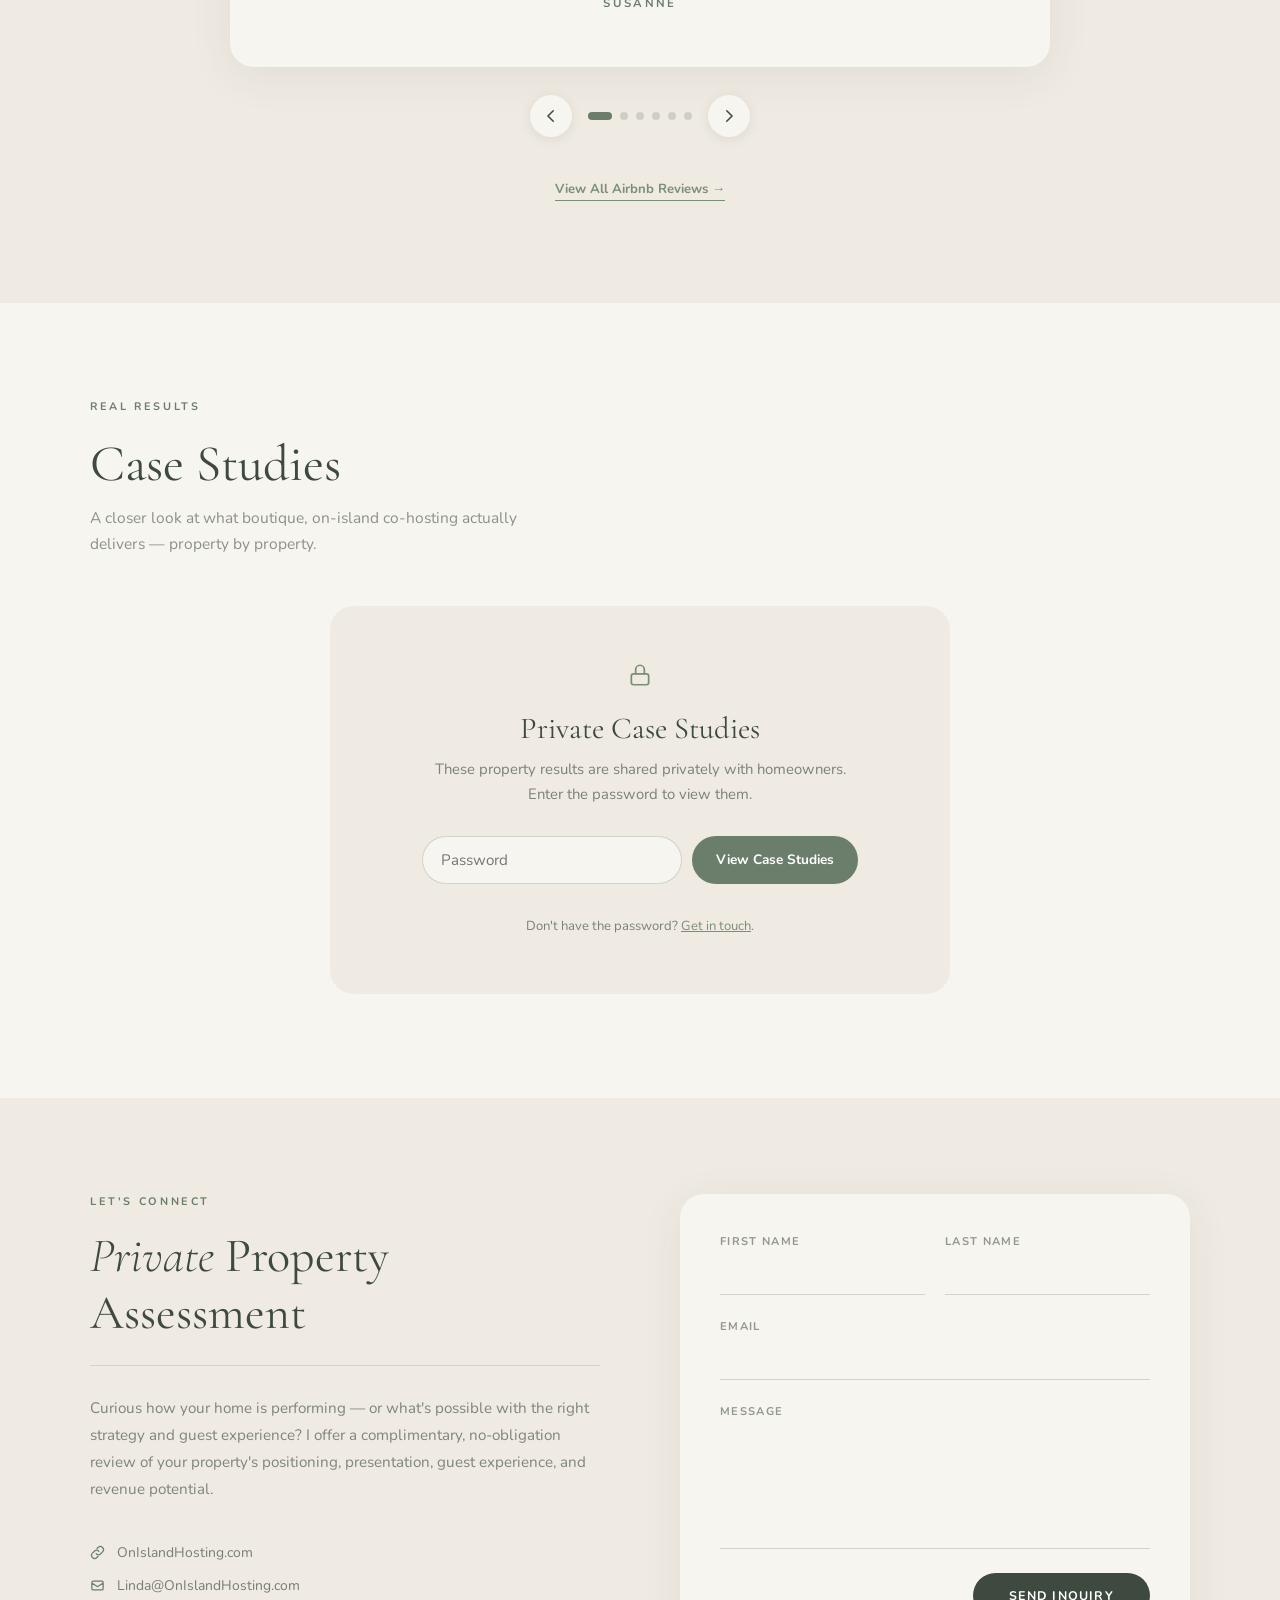
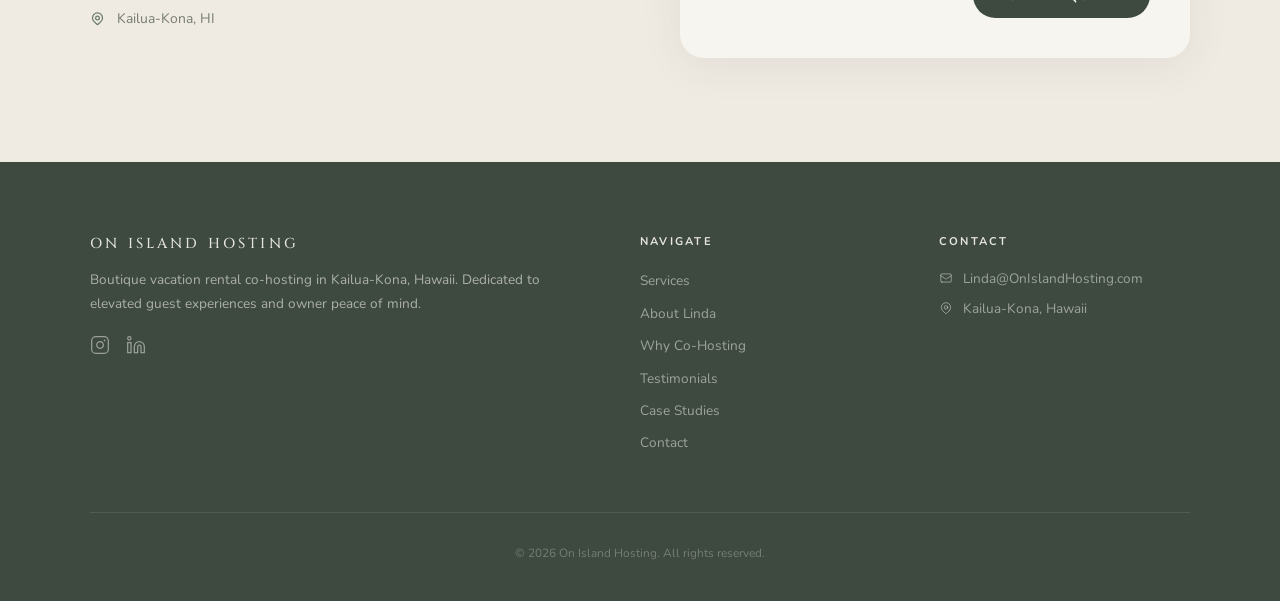
==== commit f639088f: "Improve search and AI visibility without changing visible text - Title and description name Airbnb c" ====
--- a/index.html
+++ b/index.html
@@ -3,20 +3,137 @@
 <head>
   <meta charset="UTF-8" />
   <meta name="viewport" content="width=device-width, initial-scale=1.0" />
-  <title>On Island Hosting | Boutique Co-Hosting for Luxury Vacation Homes</title>
-  <meta name="description" content="Boutique co-hosting for luxury vacation homes in Kailua-Kona, Hawaii. Hands-on local management, elevated guest experiences, and owner peace of mind." />
+  <title>Airbnb Co-Host in Kailua-Kona, Hawaii | On Island Hosting</title>
+  <meta name="description" content="Boutique Airbnb co-hosting for luxury vacation homes in Kailua-Kona, Hawaii. Keep your listing and reviews while a local Superhost cares for your home." />
+
+  <link rel="canonical" href="https://onislandhosting.com/" />
+  <link rel="icon" href="/favicon.ico" sizes="any" />
+  <link rel="icon" type="image/png" sizes="48x48" href="/favicon-48.png" />
+  <link rel="apple-touch-icon" href="/apple-touch-icon.png" />
+  <meta name="theme-color" content="#3E4A3F" />
+
+  <meta property="og:type" content="website" />
+  <meta property="og:site_name" content="On Island Hosting" />
+  <meta property="og:url" content="https://onislandhosting.com/" />
+  <meta property="og:title" content="Airbnb Co-Host in Kailua-Kona, Hawaii | On Island Hosting" />
+  <meta property="og:description" content="Boutique Airbnb co-hosting for luxury vacation homes in Kailua-Kona, Hawaii. Keep your listing and reviews while a local Superhost cares for your home." />
+  <meta property="og:image" content="https://onislandhosting.com/og-image.jpg" />
+  <meta property="og:image:width" content="1200" />
+  <meta property="og:image:height" content="630" />
+  <meta property="og:image:alt" content="Red bougainvillea and palm trees above a golf green and the ocean on the Kona coast" />
+  <meta property="og:locale" content="en_US" />
+  <meta name="twitter:card" content="summary_large_image" />
+  <meta name="twitter:title" content="Airbnb Co-Host in Kailua-Kona, Hawaii | On Island Hosting" />
+  <meta name="twitter:description" content="Boutique Airbnb co-hosting for luxury vacation homes in Kailua-Kona, Hawaii. Keep your listing and reviews while a local Superhost cares for your home." />
+  <meta name="twitter:image" content="https://onislandhosting.com/og-image.jpg" />
+
+  <script type="application/ld+json">
+{
+  "@context": "https://schema.org",
+  "@graph": [
+    {
+      "@type": "WebSite",
+      "@id": "https://onislandhosting.com/#website",
+      "url": "https://onislandhosting.com/",
+      "name": "On Island Hosting",
+      "publisher": {
+        "@id": "https://onislandhosting.com/#business"
+      },
+      "inLanguage": "en-US"
+    },
+    {
+      "@type": [
+        "LocalBusiness",
+        "ProfessionalService"
+      ],
+      "@id": "https://onislandhosting.com/#business",
+      "name": "On Island Hosting",
+      "url": "https://onislandhosting.com/",
+      "email": "Linda@OnIslandHosting.com",
+      "description": "On Island Hosting is a boutique Airbnb co-host for luxury vacation homes in Kailua-Kona, Hawaii, run by Airbnb Superhost Linda Montoya. Homeowners keep their listings, guest reviews and online reputation on Airbnb while Linda provides dedicated on-island support.",
+      "image": "https://onislandhosting.com/og-image.jpg",
+      "logo": "https://onislandhosting.com/photos/New%20logo.png",
+      "address": {
+        "@type": "PostalAddress",
+        "addressLocality": "Kailua-Kona",
+        "addressRegion": "HI",
+        "addressCountry": "US"
+      },
+      "areaServed": {
+        "@type": "City",
+        "name": "Kailua-Kona"
+      },
+      "founder": {
+        "@id": "https://onislandhosting.com/#linda"
+      },
+      "employee": {
+        "@id": "https://onislandhosting.com/#linda"
+      },
+      "knowsAbout": [
+        "Airbnb co-hosting",
+        "Short-term rentals",
+        "Vacation rental pricing",
+        "Guest experience"
+      ]
+    },
+    {
+      "@type": "Person",
+      "@id": "https://onislandhosting.com/#linda",
+      "name": "Linda Montoya",
+      "jobTitle": "Airbnb Co-Host and Superhost",
+      "worksFor": {
+        "@id": "https://onislandhosting.com/#business"
+      },
+      "url": "https://onislandhosting.com/#about",
+      "image": "https://onislandhosting.com/photos/Linda%20Square.jpg",
+      "description": "Airbnb Superhost and Kona resident who serves on an HOA board, with 20 years in digital advertising.",
+      "homeLocation": {
+        "@type": "Place",
+        "name": "Kona, Hawaii"
+      }
+    },
+    {
+      "@type": "Service",
+      "@id": "https://onislandhosting.com/#co-hosting-service",
+      "name": "Boutique Airbnb co-hosting",
+      "serviceType": "Airbnb co-hosting",
+      "url": "https://onislandhosting.com/#services",
+      "provider": {
+        "@id": "https://onislandhosting.com/#business"
+      },
+      "areaServed": {
+        "@type": "City",
+        "name": "Kailua-Kona"
+      },
+      "description": "Revenue and occupancy strategy, guest experience, property presentation and on-island oversight for Kona vacation homes."
+    },
+    {
+      "@type": "Service",
+      "@id": "https://onislandhosting.com/#assessment-service",
+      "name": "Private property assessment",
+      "serviceType": "Vacation rental assessment",
+      "url": "https://onislandhosting.com/#contact",
+      "provider": {
+        "@id": "https://onislandhosting.com/#business"
+      },
+      "areaServed": {
+        "@type": "City",
+        "name": "Kailua-Kona"
+      },
+      "description": "A complimentary, no-obligation review of a home's positioning, presentation, guest experience and revenue potential.",
+      "offers": {
+        "@type": "Offer",
+        "price": "0",
+        "priceCurrency": "USD"
+      }
+    }
+  ]
+}
+  </script>
 
   <link rel="preconnect" href="https://fonts.googleapis.com">
   <link rel="preconnect" href="https://fonts.gstatic.com" crossorigin>
   <link href="https://fonts.googleapis.com/css2?family=Cinzel:wght@400;500;600;700&family=Cormorant+Garamond:ital,wght@0,300;0,400;0,500;0,600;1,300;1,400;1,500;1,600&family=Nunito:wght@300;400;500;600;700&display=swap" rel="stylesheet">
-
-  <!-- Netlify form bot detection -->
-  <form name="contact" netlify data-netlify="true" hidden>
-    <input type="text" name="firstName" />
-    <input type="text" name="lastName" />
-    <input type="email" name="email" />
-    <textarea name="message"></textarea>
-  </form>
 
   <style>
     *, *::before, *::after { box-sizing: border-box; margin: 0; padding: 0; }
@@ -1308,6 +1425,13 @@
 </head>
 
 <body>
+  <!-- Netlify form bot detection -->
+  <form name="contact" netlify data-netlify="true" hidden>
+    <input type="text" name="firstName" />
+    <input type="text" name="lastName" />
+    <input type="email" name="email" />
+    <textarea name="message"></textarea>
+  </form>
 
 <!-- ═══════════════════════════════════════
      HEADER
@@ -1418,7 +1542,7 @@
       </div>
       <!-- Right: tall image -->
       <div class="services-image-col">
-        <img src="photos/Home%201.avif" alt="Kona luxury property" />
+        <img src="photos/Home%201.avif" alt="Poolside loungers and an outdoor shower with an ocean view at a Kona vacation home" />
       </div>
     </div>
   </section>
@@ -1431,24 +1555,24 @@
     </div>
     <div class="marquee-outer">
       <div class="marquee-track">
-        <div class="marquee-item"><img src="photos/Home%201.avif" alt="Kona Home" loading="lazy" /></div>
-        <div class="marquee-item"><img src="photos/Home%201(1).avif" alt="Kona Home" loading="lazy" /></div>
-        <div class="marquee-item"><img src="photos/Home%201%20(3).avif" alt="Kona Home" loading="lazy" /></div>
-        <div class="marquee-item"><img src="photos/Home%202%20(1).webp" alt="Kona Home" loading="lazy" /></div>
-        <div class="marquee-item"><img src="photos/Home%202%20(2).avif" alt="Kona Home" loading="lazy" /></div>
-        <div class="marquee-item"><img src="photos/Home%202%20(3).avif" alt="Kona Home" loading="lazy" /></div>
-        <div class="marquee-item"><img src="photos/Home%203%20(1).avif" alt="Kona Home" loading="lazy" /></div>
-        <div class="marquee-item"><img src="photos/Home%203%20(2).avif" alt="Kona Home" loading="lazy" /></div>
-        <div class="marquee-item"><img src="photos/Home%203%20(3).avif" alt="Kona Home" loading="lazy" /></div>
-        <div class="marquee-item"><img src="photos/Home%201.avif" alt="Kona Home" loading="lazy" /></div>
-        <div class="marquee-item"><img src="photos/Home%201(1).avif" alt="Kona Home" loading="lazy" /></div>
-        <div class="marquee-item"><img src="photos/Home%201%20(3).avif" alt="Kona Home" loading="lazy" /></div>
-        <div class="marquee-item"><img src="photos/Home%202%20(1).webp" alt="Kona Home" loading="lazy" /></div>
-        <div class="marquee-item"><img src="photos/Home%202%20(2).avif" alt="Kona Home" loading="lazy" /></div>
-        <div class="marquee-item"><img src="photos/Home%202%20(3).avif" alt="Kona Home" loading="lazy" /></div>
-        <div class="marquee-item"><img src="photos/Home%203%20(1).avif" alt="Kona Home" loading="lazy" /></div>
-        <div class="marquee-item"><img src="photos/Home%203%20(2).avif" alt="Kona Home" loading="lazy" /></div>
-        <div class="marquee-item"><img src="photos/Home%203%20(3).avif" alt="Kona Home" loading="lazy" /></div>
+        <div class="marquee-item"><img src="photos/Home%201.avif" alt="Poolside loungers and an outdoor shower with an ocean view at a Kona vacation home" loading="lazy" /></div>
+        <div class="marquee-item"><img src="photos/Home%201(1).avif" alt="Red bougainvillea and a golf green with the ocean beyond, from a Kona vacation home" loading="lazy" /></div>
+        <div class="marquee-item"><img src="photos/Home%201%20(3).avif" alt="Kona vacation home with a private pool and tropical garden, seen from above" loading="lazy" /></div>
+        <div class="marquee-item"><img src="photos/Home%202%20(1).webp" alt="Furnished lanai overlooking the pool and ocean at a Kona condo" loading="lazy" /></div>
+        <div class="marquee-item"><img src="photos/Home%202%20(2).avif" alt="Curved private pool and covered lanai at a Kona vacation home" loading="lazy" /></div>
+        <div class="marquee-item"><img src="photos/Home%202%20(3).avif" alt="Shared pool and palm trees at a Kona vacation condo" loading="lazy" /></div>
+        <div class="marquee-item"><img src="photos/Home%203%20(1).avif" alt="Bright Kona condo living room with blue sofas and a lanai" loading="lazy" /></div>
+        <div class="marquee-item"><img src="photos/Home%203%20(2).avif" alt="Private plunge pool with in-water loungers in a tropical garden at a Kona home" loading="lazy" /></div>
+        <div class="marquee-item"><img src="photos/Home%203%20(3).avif" alt="Open-plan kitchen and living room at a Kona vacation home" loading="lazy" /></div>
+        <div class="marquee-item"><img src="photos/Home%201.avif" alt="" loading="lazy" /></div>
+        <div class="marquee-item"><img src="photos/Home%201(1).avif" alt="" loading="lazy" /></div>
+        <div class="marquee-item"><img src="photos/Home%201%20(3).avif" alt="" loading="lazy" /></div>
+        <div class="marquee-item"><img src="photos/Home%202%20(1).webp" alt="" loading="lazy" /></div>
+        <div class="marquee-item"><img src="photos/Home%202%20(2).avif" alt="" loading="lazy" /></div>
+        <div class="marquee-item"><img src="photos/Home%202%20(3).avif" alt="" loading="lazy" /></div>
+        <div class="marquee-item"><img src="photos/Home%203%20(1).avif" alt="" loading="lazy" /></div>
+        <div class="marquee-item"><img src="photos/Home%203%20(2).avif" alt="" loading="lazy" /></div>
+        <div class="marquee-item"><img src="photos/Home%203%20(3).avif" alt="" loading="lazy" /></div>
       </div>
     </div>
   </div>
@@ -1457,7 +1581,7 @@
   <section class="feature-split">
     <div class="feature-split-inner">
       <div class="feature-split-img reveal">
-        <img src="photos/Home%203%20(2).avif" alt="Kona luxury home" loading="lazy" />
+        <img src="photos/Home%203%20(2).avif" alt="Private plunge pool with in-water loungers in a tropical garden at a Kona home" loading="lazy" />
       </div>
       <div class="feature-split-text reveal">
         <span class="section-label">The On Island Hosting Difference</span>
@@ -1533,7 +1657,7 @@
      WHY CO-HOSTING
 ═══════════════════════════════════════ -->
 <section id="co-hosting">
-  <img class="co-bg" src="co-hosting-hero.jpg" alt="Kona Coastal View" />
+  <img class="co-bg" src="co-hosting-hero.jpg" alt="Red bougainvillea and palm trees above a golf green and the ocean on the Kona coast" loading="lazy" decoding="async" />
   <div class="co-overlay"></div>
   <div class="co-content">
     <h2 class="co-title">A More Personal Approach to<br>Vacation Rental Hosting</h2>
@@ -1548,13 +1672,13 @@
 <!-- Photo strip — 3 property images -->
 <div class="img-strip img-strip-3 img-strip-tall">
   <div class="img-strip-item reveal">
-    <img src="photos/Home%202%20(2).avif" alt="Kona property" loading="lazy" />
+    <img src="photos/Home%202%20(2).avif" alt="Curved private pool and covered lanai at a Kona vacation home" loading="lazy" />
   </div>
   <div class="img-strip-item reveal">
-    <img src="photos/Home%201(1).avif" alt="Kona home" loading="lazy" />
+    <img src="photos/Home%201(1).avif" alt="Red bougainvillea and a golf green with the ocean beyond, from a Kona vacation home" loading="lazy" />
   </div>
   <div class="img-strip-item reveal">
-    <img src="photos/Home%202%20(3).avif" alt="Luxury vacation home" loading="lazy" />
+    <img src="photos/Home%202%20(3).avif" alt="Shared pool and palm trees at a Kona vacation condo" loading="lazy" />
   </div>
 </div>
 
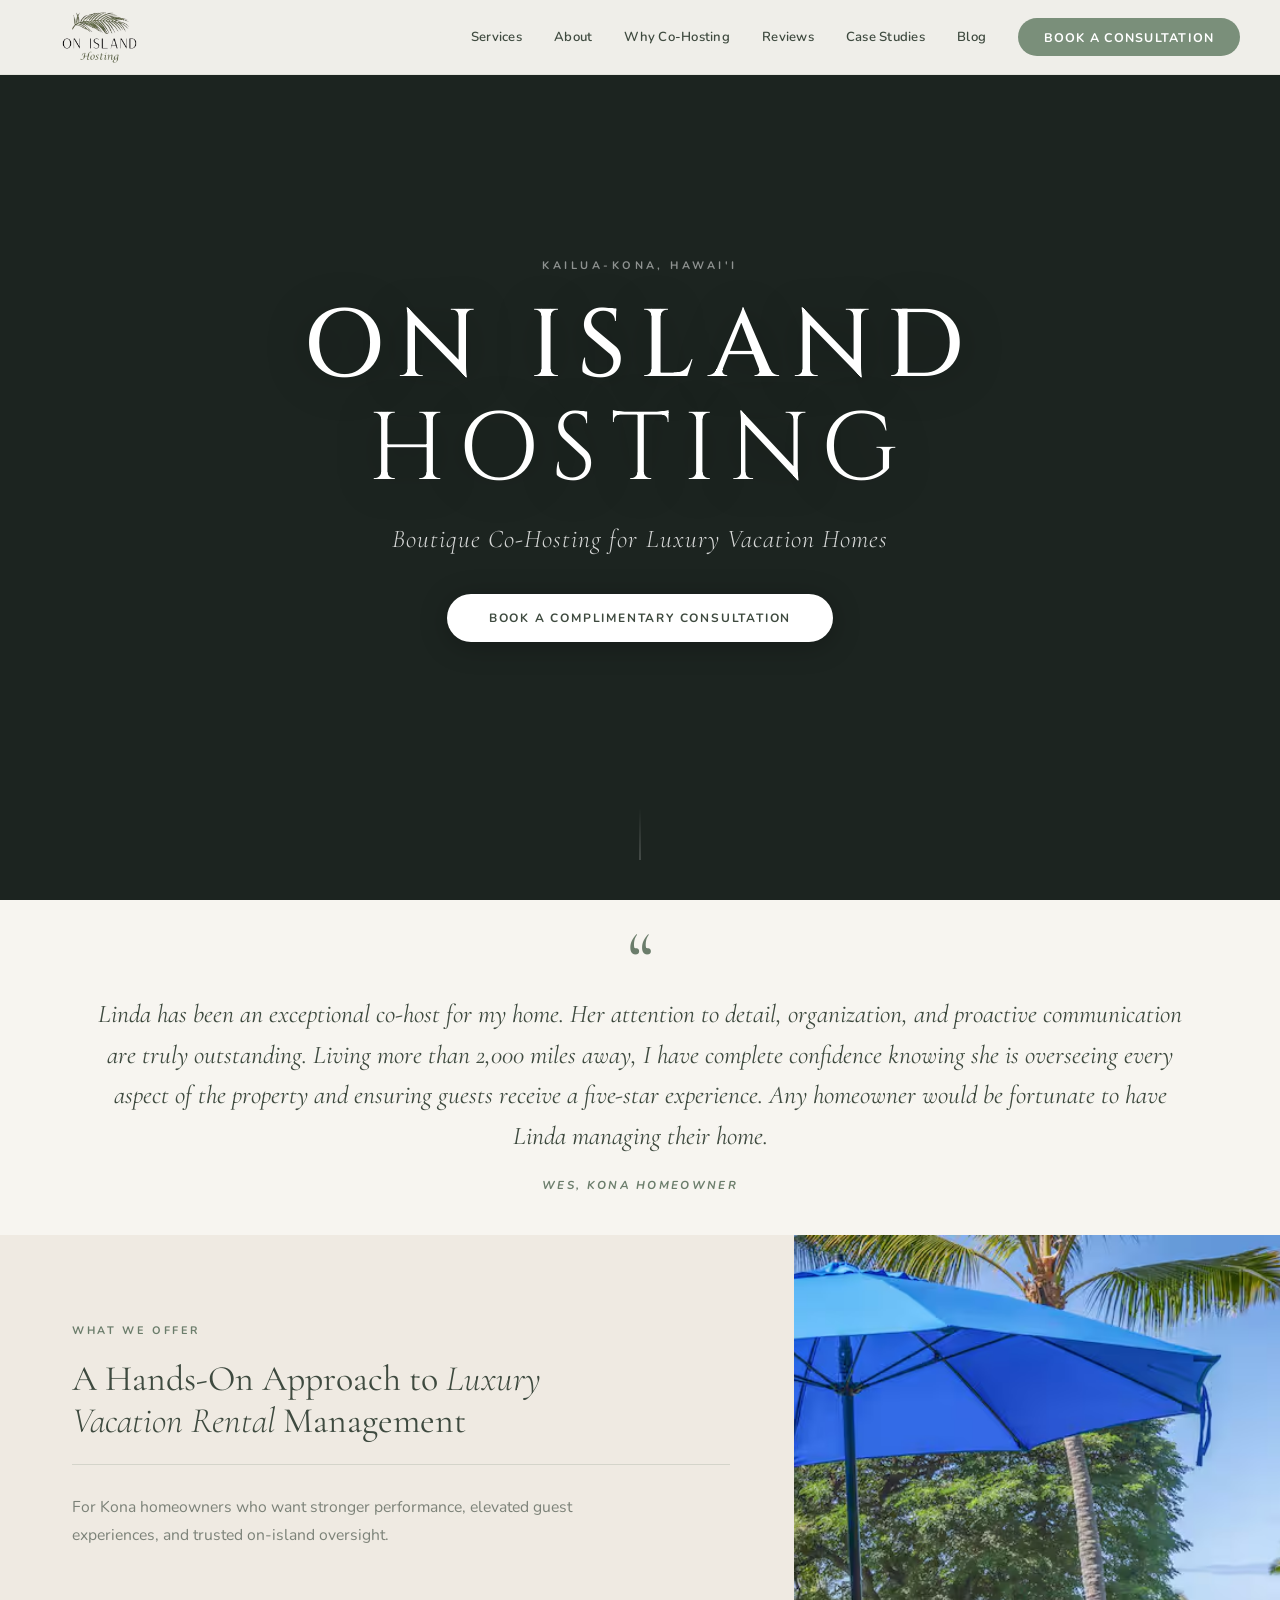
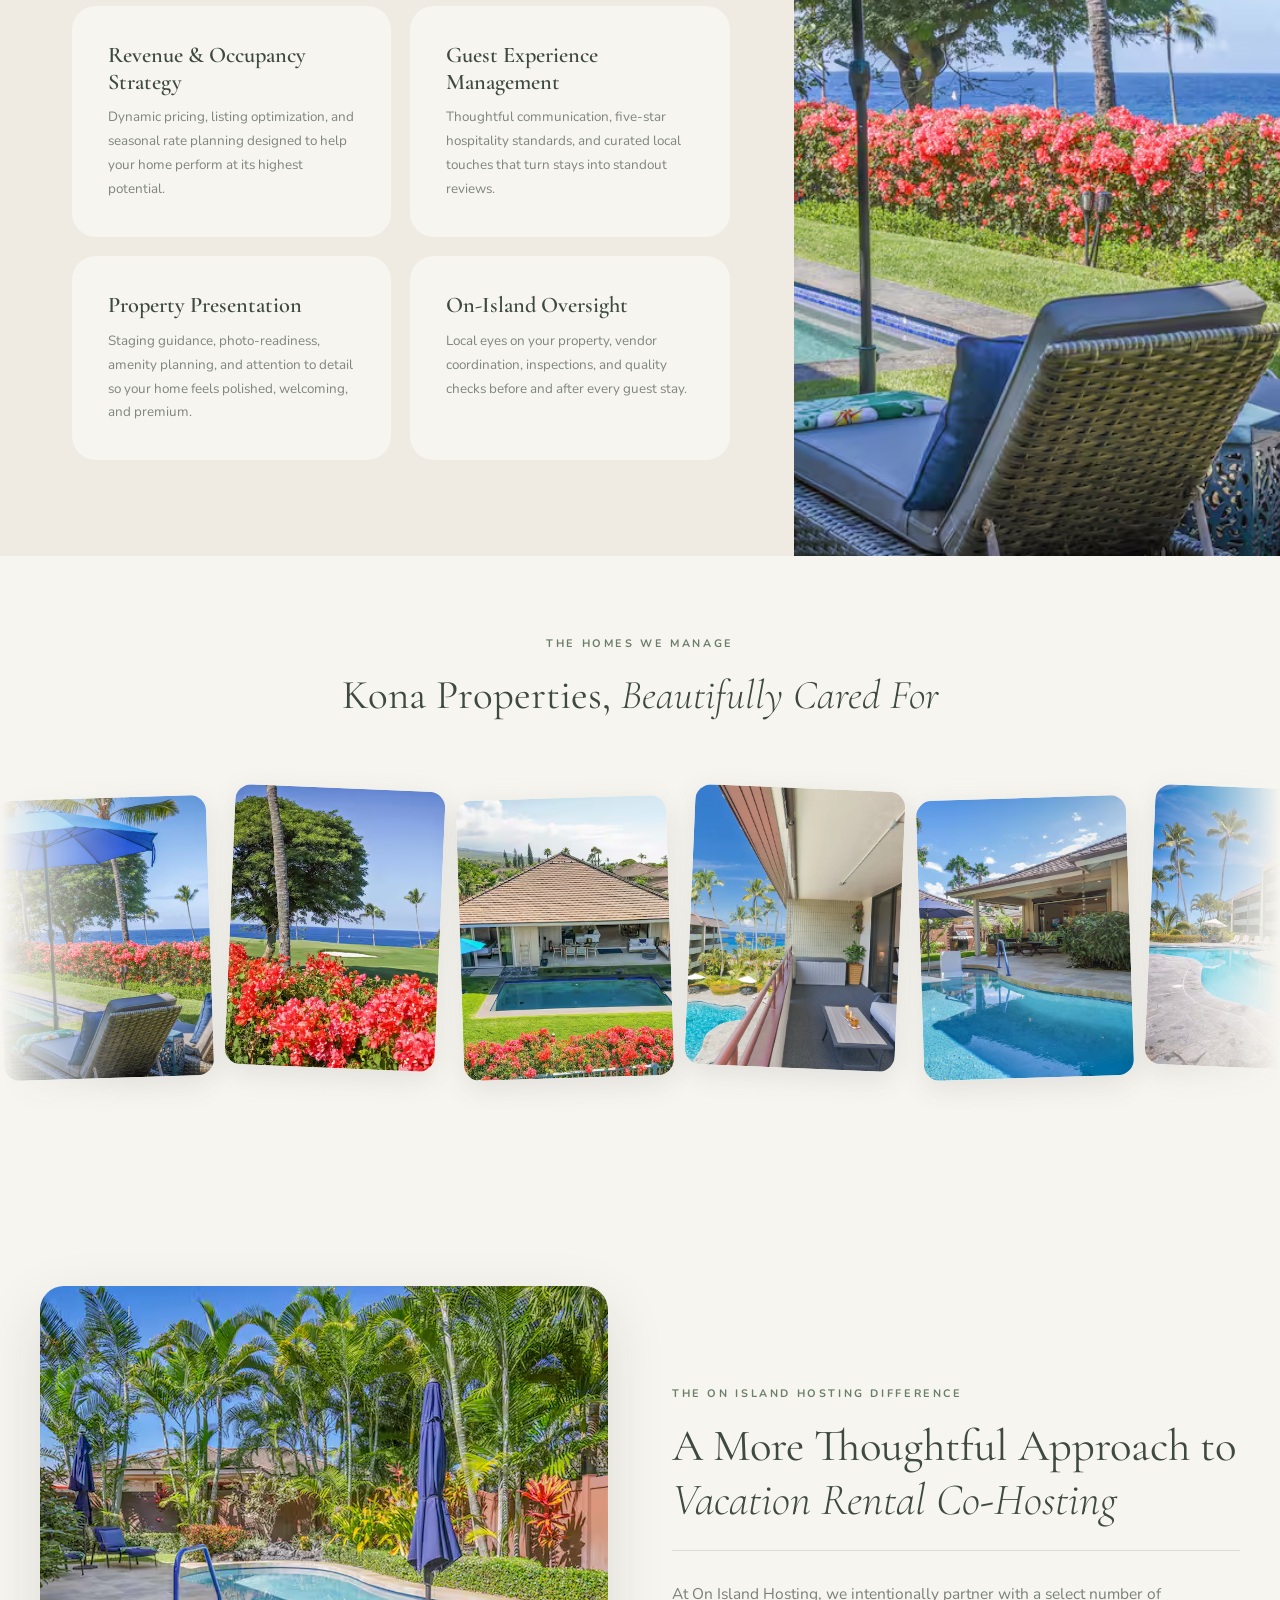
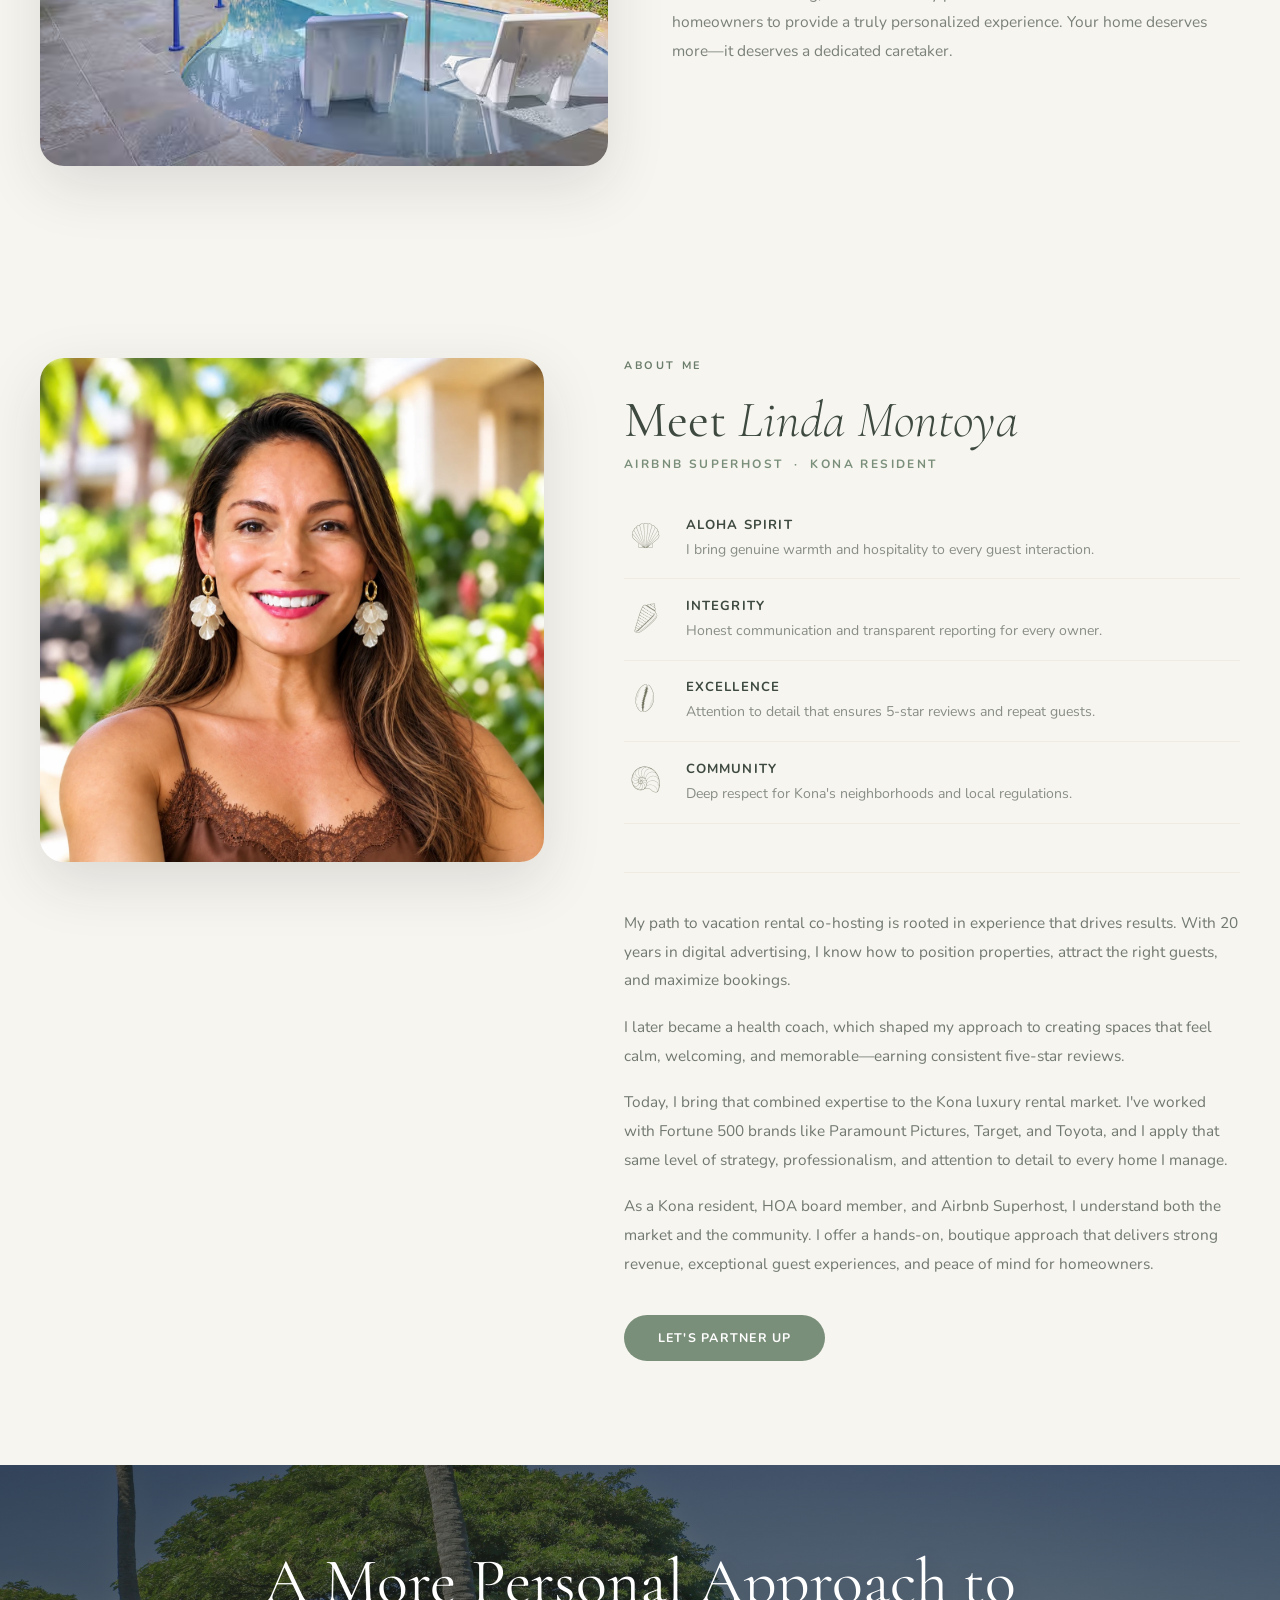
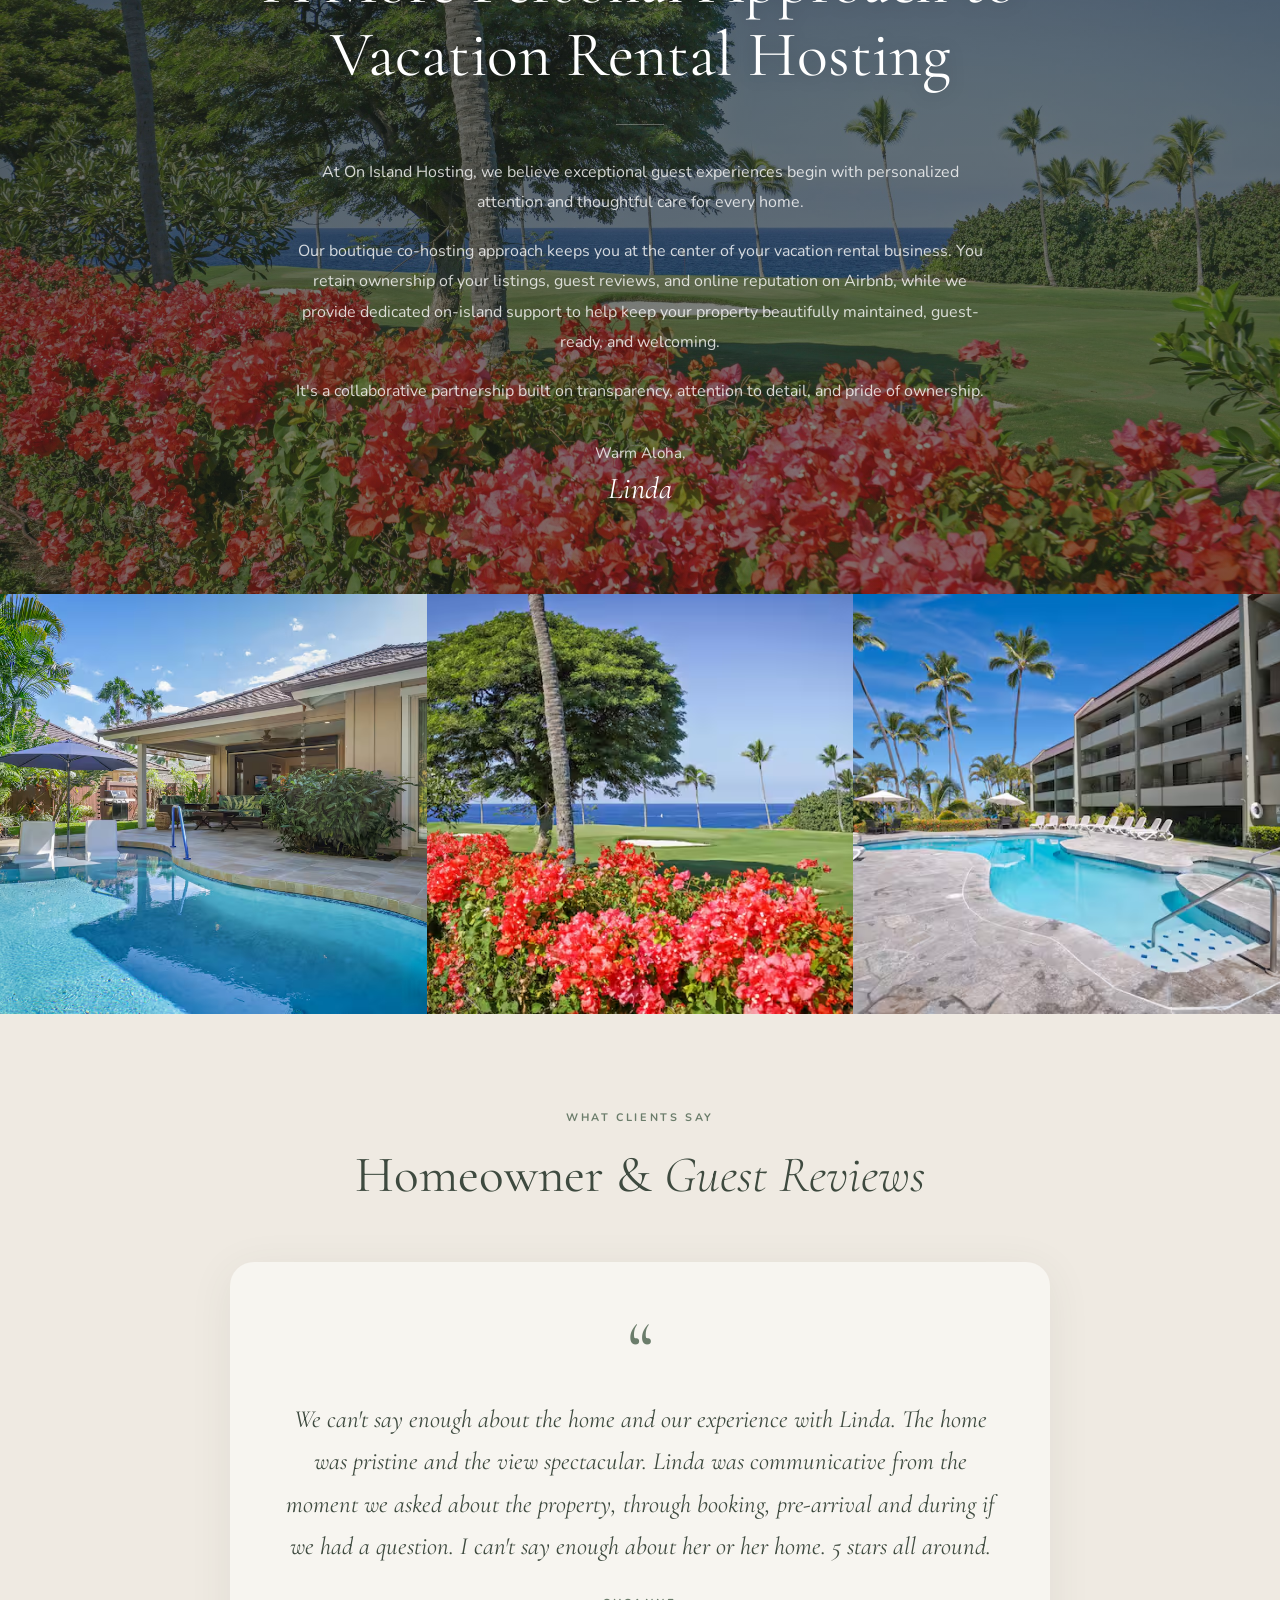
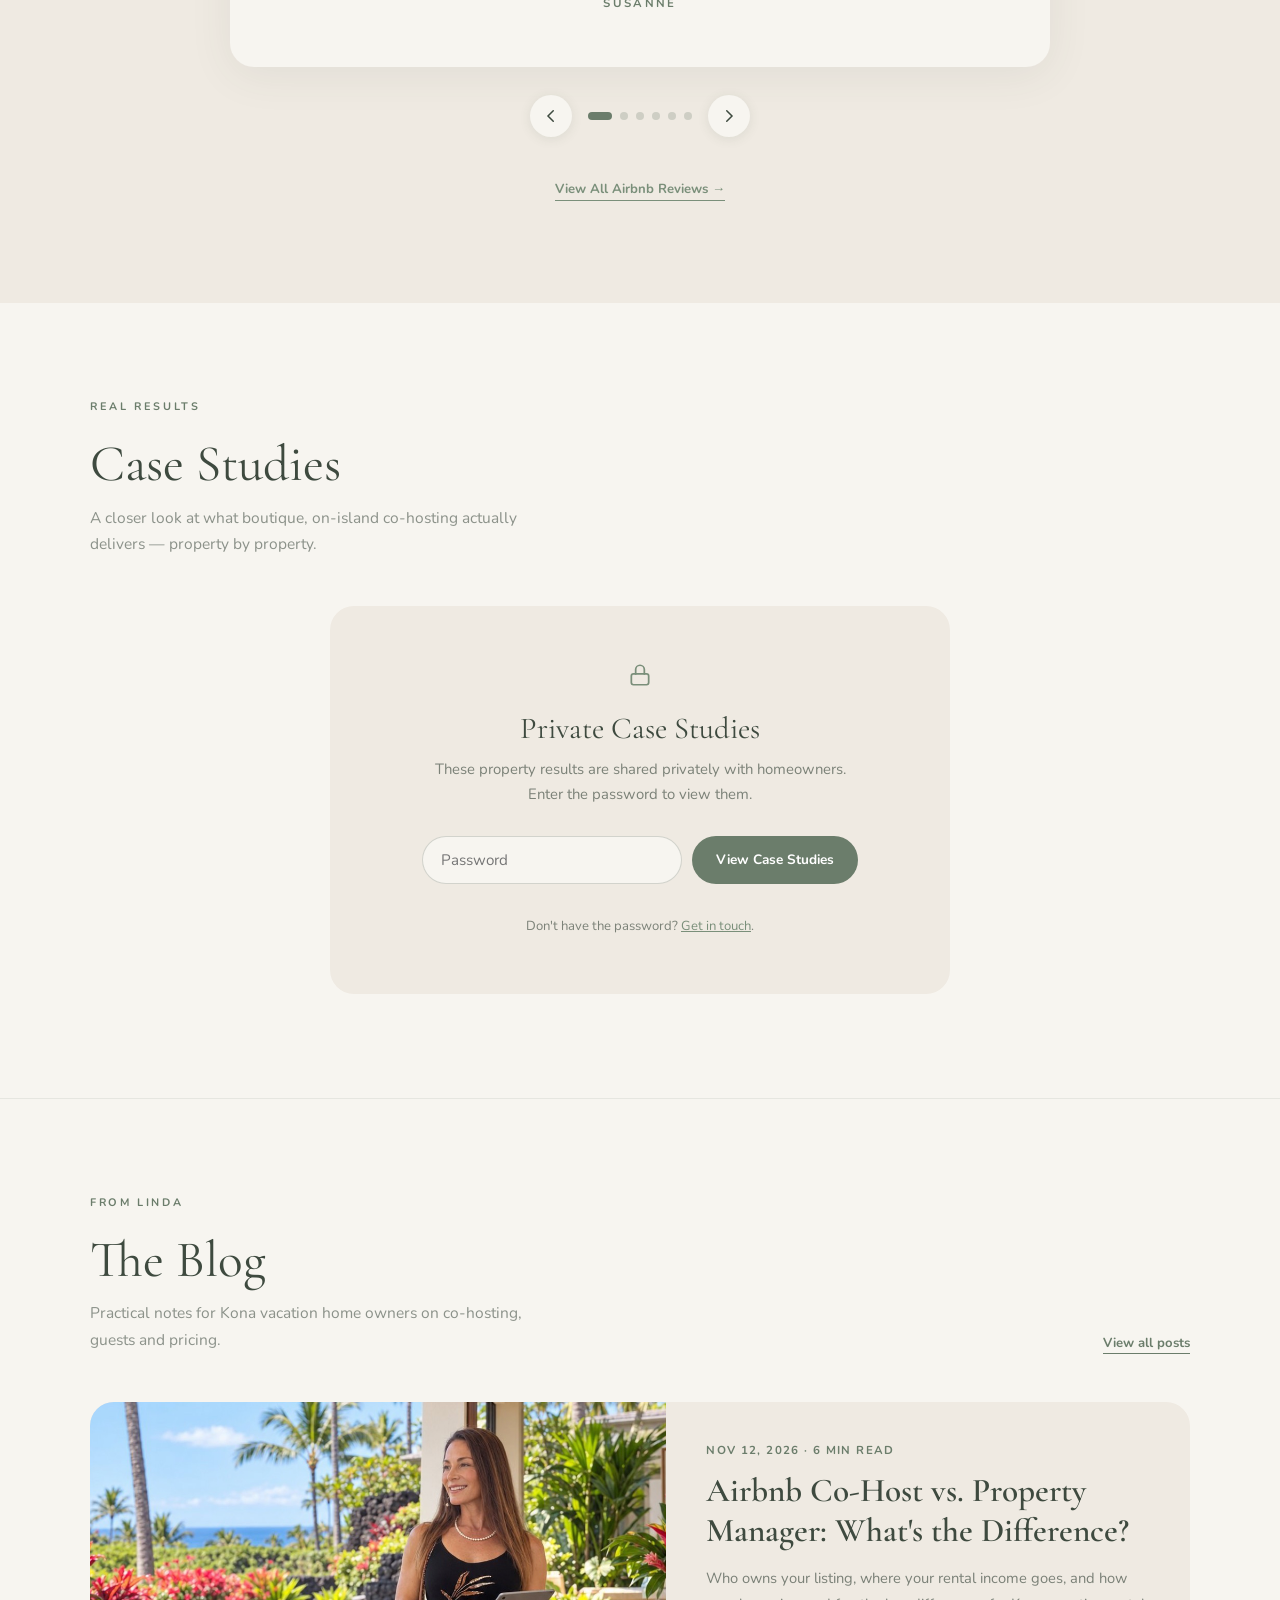
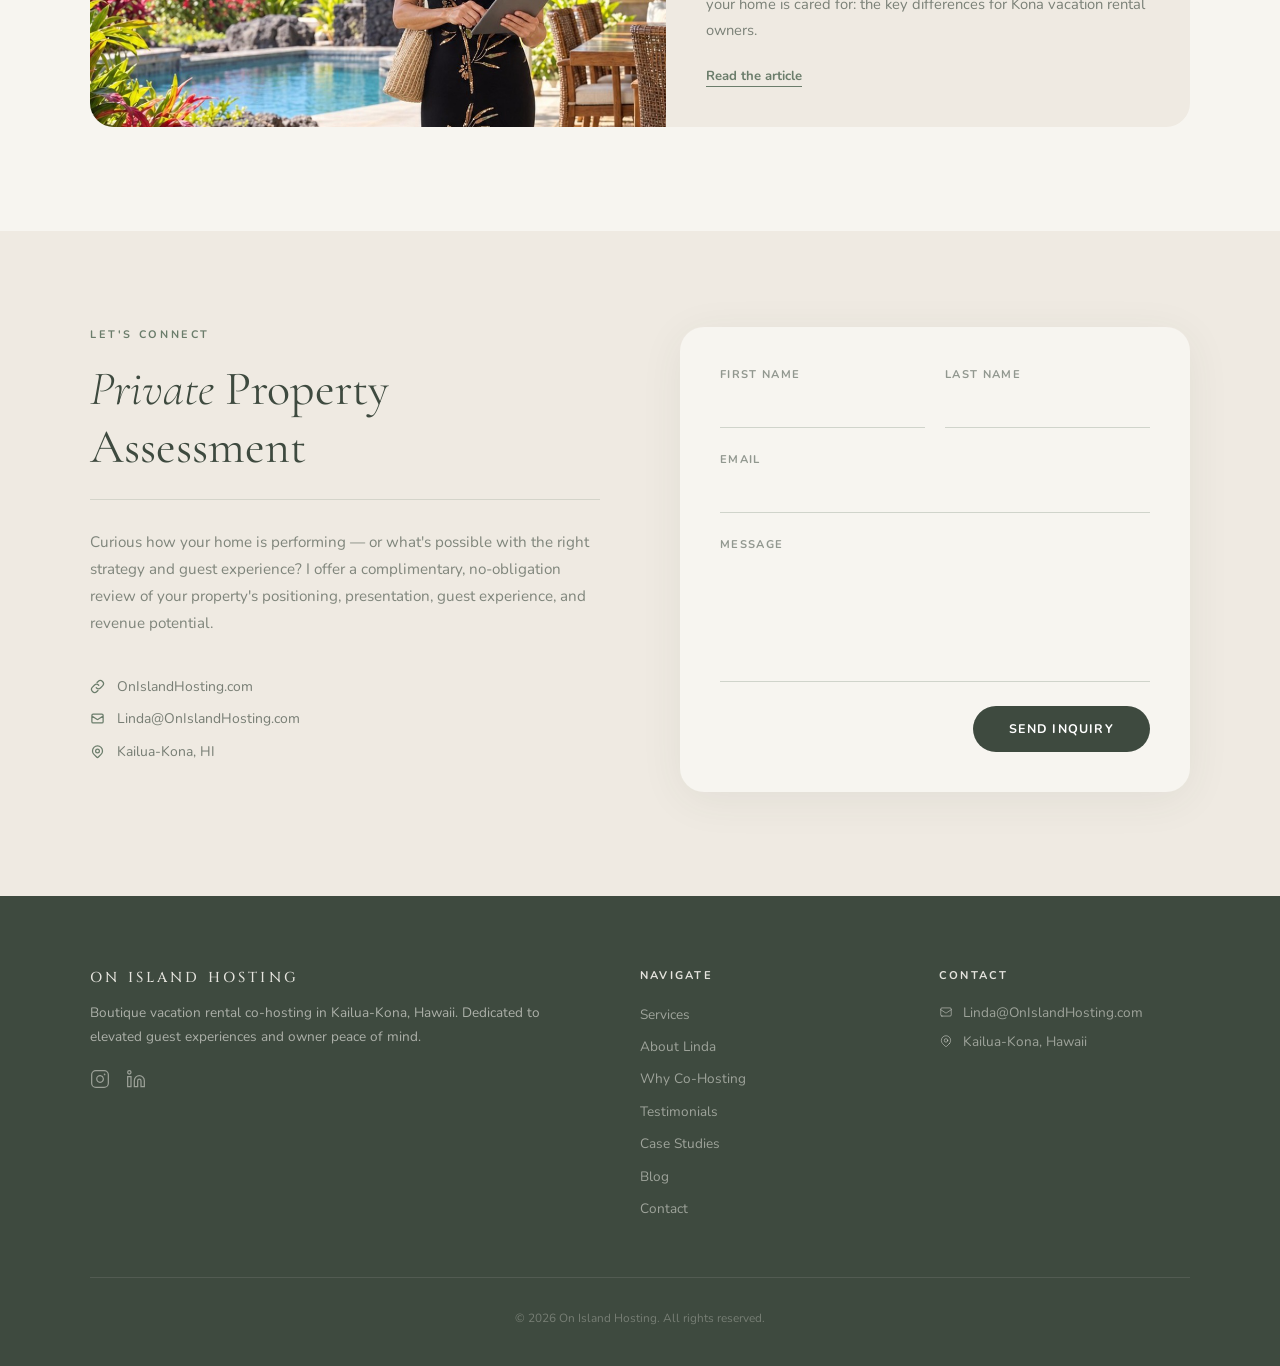
==== commit b8641486: "Update blog.css" ====
--- a/index.html
+++ b/index.html
@@ -74,6 +74,9 @@
         "Short-term rentals",
         "Vacation rental pricing",
         "Guest experience"
+      ],
+      "sameAs": [
+        "https://www.instagram.com/onislandwithlinda"
       ]
     },
     {
@@ -90,7 +93,11 @@
       "homeLocation": {
         "@type": "Place",
         "name": "Kona, Hawaii"
-      }
+      },
+      "sameAs": [
+        "https://www.linkedin.com/in/lindamontoya/",
+        "https://www.instagram.com/onislandwithlinda"
+      ]
     },
     {
       "@type": "Service",
@@ -1249,6 +1256,55 @@
     .case-learn-more:hover { color: var(--deep-olive); border-color: var(--deep-olive); }
 
     /* ═══════════════════════════════
+       BLOG
+    ═══════════════════════════════ */
+    #blog {
+      background: var(--soft-white);
+      border-top: 1px solid rgba(107,125,107,0.12);
+      padding: 6rem 2rem 6.5rem;
+    }
+    .blog-inner { max-width: 1100px; margin: 0 auto; }
+    .blog-head {
+      display: flex; align-items: flex-end; justify-content: space-between;
+      gap: 1.5rem; flex-wrap: wrap; margin-bottom: 3rem;
+    }
+    .blog-feature {
+      display: grid;
+      grid-template-columns: 1.1fr 1fr;
+      background: var(--warm-beige);
+      border-radius: 1.5rem;
+      overflow: hidden;
+      text-decoration: none;
+      color: inherit;
+      transition: transform 0.3s, box-shadow 0.3s;
+    }
+    .blog-feature:hover { transform: translateY(-5px); box-shadow: 0 18px 50px rgba(62,74,63,0.1); }
+    .blog-feature-img { overflow: hidden; min-height: 280px; }
+    .blog-feature-img img { width: 100%; height: 100%; object-fit: cover; display: block; transition: transform 0.5s; }
+    .blog-feature:hover .blog-feature-img img { transform: scale(1.04); }
+    .blog-feature-body { padding: 2.5rem 2.5rem 2.5rem; display: flex; flex-direction: column; justify-content: center; }
+    .blog-feature-meta {
+      font-family: var(--font-nunito);
+      font-size: 0.72rem; font-weight: 700; letter-spacing: 0.12em; text-transform: uppercase;
+      color: var(--olive); margin-bottom: 0.8rem;
+    }
+    .blog-feature-body h3 {
+      font-family: var(--font-cormorant);
+      font-size: clamp(1.6rem, 2.6vw, 2.1rem); font-weight: 600; line-height: 1.2;
+      color: var(--deep-olive); margin-bottom: 0.9rem;
+    }
+    .blog-feature-body p {
+      font-family: var(--font-nunito);
+      font-size: 0.92rem; line-height: 1.77; color: rgba(62,74,63,0.66); margin-bottom: 1.5rem;
+    }
+    .blog-feature-body .case-learn-more { align-self: flex-start; }
+    @media (max-width: 860px) {
+      .blog-feature { grid-template-columns: 1fr; }
+      .blog-feature-img { min-height: 0; aspect-ratio: 1200 / 630; }
+      .blog-feature-body { padding: 1.75rem 1.75rem 2rem; }
+    }
+
+    /* ═══════════════════════════════
        CONTACT
     ═══════════════════════════════ */
     #contact {
@@ -1451,6 +1507,7 @@
         <a href="#co-hosting">Why Co-Hosting</a>
         <a href="#testimonials">Reviews</a>
         <a href="#case-studies">Case Studies</a>
+        <a href="/blog/">Blog</a>
       </nav>
       <a href="#contact" class="nav-cta">Book A Consultation</a>
       <button class="mobile-toggle" onclick="toggleMobileMenu()" aria-label="Menu">
@@ -1465,6 +1522,7 @@
     <a href="#co-hosting" onclick="closeMobileMenu()">Why Co-Hosting</a>
     <a href="#testimonials" onclick="closeMobileMenu()">Reviews</a>
     <a href="#case-studies" onclick="closeMobileMenu()">Case Studies</a>
+    <a href="/blog/" onclick="closeMobileMenu()">Blog</a>
     <a href="#contact" onclick="closeMobileMenu()" class="mobile-cta">Book A Consultation</a>
   </div>
 </header>
@@ -1542,7 +1600,7 @@
       </div>
       <!-- Right: tall image -->
       <div class="services-image-col">
-        <img src="photos/Home%201.avif" alt="Poolside loungers and an outdoor shower with an ocean view at a Kona vacation home" />
+        <img src="photos/Home%201.avif" alt="Poolside loungers and an outdoor shower with an ocean view at a Kona vacation home" loading="lazy" />
       </div>
     </div>
   </section>
@@ -1606,8 +1664,7 @@
       <div class="about-image-col reveal">
         <img
           src="photos/Linda Square.jpg"
-          alt="Linda Montoya — Airbnb Superhost"
-        />
+          alt="Linda Montoya — Airbnb Superhost" loading="lazy" />
       </div>
       <div class="about-content-col reveal">
         <span class="section-label">About Me</span>
@@ -1616,25 +1673,25 @@
         <ul class="values-list">
           <li>
             <span class="value-num">
-              <img src="photos/Shell1.png" alt="Scallop shell" />
+              <img src="photos/Shell1.png" alt="Scallop shell" loading="lazy" />
             </span>
             <div class="value-text"><h4>Aloha Spirit</h4><p>I bring genuine warmth and hospitality to every guest interaction.</p></div>
           </li>
           <li>
             <span class="value-num">
-              <img src="photos/Shell2.png" alt="Cone shell" />
+              <img src="photos/Shell2.png" alt="Cone shell" loading="lazy" />
             </span>
             <div class="value-text"><h4>Integrity</h4><p>Honest communication and transparent reporting for every owner.</p></div>
           </li>
           <li>
             <span class="value-num">
-              <img src="photos/Shell3.png" alt="Cowrie shell" />
+              <img src="photos/Shell3.png" alt="Cowrie shell" loading="lazy" />
             </span>
             <div class="value-text"><h4>Excellence</h4><p>Attention to detail that ensures 5-star reviews and repeat guests.</p></div>
           </li>
           <li>
             <span class="value-num">
-              <img src="photos/Shell4.png" alt="Nautilus shell" />
+              <img src="photos/Shell4.png" alt="Nautilus shell" loading="lazy" />
             </span>
             <div class="value-text"><h4>Community</h4><p>Deep respect for Kona's neighborhoods and local regulations.</p></div>
           </li>
@@ -1766,6 +1823,35 @@
     <div id="case-unlocked" hidden></div>
     <script type="application/json" id="case-vault">{"i":250000,"s":"IaqMLe2+DulAte4AIbTMkg==","v":"02G4/51RWv2QYOPO","c":"k4CaHg/EwjiO6xWv4W46FArMFvnh5T6dVxGeXmUx+Hx983OuPwZMP7j+hZ12z0K7BhIyDTEGeyB+ofvWg5wUvDcjzz5xZjDhUFBNSwFGEeTqYz2FCr3YVKXZmV1AE4eZlk8UisgBj1Hy5HuGj+YGzm24hrCFotjTFr6d/tbK8auE5hxnk5BaRKGcTYeS9CRQv2PP0uzDGfvRp9iWvkEDw5XeWIO0rnOT8InyeUvFaSLNHxYif4A4QGl8EnVLdFpDNflCaF76s5yWj16K8LL8LPb71tXMk6b5rBHqH85E5GWsusn1clZq7sy0Nv43q/xO/4w6o1EjoV3/Ow5JX9bHtXU/sEKGyfRLe+GY/HklGhVygUWAbvxCtfC/1J0scn8s/2pHW9W9ELm9ikBJx1GGvfE+eI+WCNCeTiDz7NFpNAfRm7R75p4VhyEWvAPfRtRu3yaKfR12TL99pXZWf0UQbmRYN2GI+X9aL5dpSLAXlVs7l/uFGOOXrecsbQ1T5Q7K6pe8jK87txkI6QhonOX/dCfntREJkIrGqvX8PolruohxpM8le1jtkBqwHHy1NI8fcEklVb2aBIUyLsVM5Eq4ZCLnU1Ydtsx3IoeBmZyUI1/5m8iFoyTnsFD6VnYdJOyEcswdVIqvTZopcRBIJ9odqzKWRma2H3sR76bnUrDGtko1eZRC6teyAmyiUTojHH/uhJjck/3csPTC1rQtVHIRWt1QLyTT9kpu0Bu0QjLwACZ80vhlmlabRlX68vOwMFiCPB4WvII3F8n7UwtJdbXqdgUQ3jIViunITcsJ5bm/g2f79pxkGH75ouVs/JhrsYfEXdXRLwERFKQRjVVU7ELorzsxVFQhJ+d8APDj8hhBhtDVC0pIOMYLiGB+UDsjgprYaAsRZEiNivQDLfwjvqjJkMNhiaXEN7URezAGudyNFk6FNr4aNPkvOCVZSZ+B6GgCaWSoaS3bg0gE70DART4bC8W+F6hm8kWySLoVmObPPCUvvdSzQBW4eIbl+hZW/orN7BZsRbZHpTYd4puU6tur31WKVAp9uAR77s8H2lMSjWO7u+pCynWbxUq3Ayj+GRcGnShGbIX1ngYoZTszOhnvJhlVG+QD2ZeW9sezIgGQvd29ohYqi3UuqMqQ/[base64]/q2Tt6bVHTri/jN3QmU1sL4gWCh4iFZr8Qr22KQ2o0yZ4qd4cR44Nk0hWKz5vOjsBFtWeFyb9jJjonuCxqI/6LHla/iKmLWPZ53erqiM/HkGWEGBAkNZOuZLc0MwJzRQX2rpSD80VjucBHjsVQdW1H1ZTcj6SCAEMxI1YqpT78spwuGT0Wn8u2br03DJ9ofNxkB0Ab5RI1xlG9hjRYwPpU94nVC+k0/[base64]/TE77O8vS7coyFaETbtxI518xPfbsujbWYNPsyBFU4NdZz6tKF9BZK/aBxJ039f0fMxNPvKsscLpRt8fuhioauNNZDiyCW32gCPhSxW5Zrl7IOHuI35KW2xi8cDzIzTqguVmM"}</script>
     </div>
+  </div>
+</section>
+
+
+<!-- ═══════════════════════════════════════
+     BLOG
+═══════════════════════════════════════ -->
+<section id="blog">
+  <div class="blog-inner">
+    <div class="blog-head reveal">
+      <div>
+        <span class="section-label">From Linda</span>
+        <h2 class="case-title">The Blog</h2>
+        <p class="case-sub">Practical notes for Kona vacation home owners on co-hosting, guests and pricing.</p>
+      </div>
+      <a href="/blog/" class="case-learn-more">View all posts</a>
+    </div>
+    <a class="blog-feature reveal" href="/blog/airbnb-co-host-vs-property-manager-kona/">
+      <div class="blog-feature-img">
+        <img src="/blog/images/og-co-host-vs-property-manager.jpg" width="1200" height="630" loading="lazy"
+             alt="Linda Montoya on the lanai of a Kona vacation home" />
+      </div>
+      <div class="blog-feature-body">
+        <div class="blog-feature-meta"><time datetime="2026-11-12">Nov 12, 2026</time> &middot; 6 min read</div>
+        <h3>Airbnb Co-Host vs. Property Manager: What's the Difference?</h3>
+        <p>Who owns your listing, where your rental income goes, and how your home is cared for: the key differences for Kona vacation rental owners.</p>
+        <span class="case-learn-more">Read the article</span>
+      </div>
+    </a>
   </div>
 </section>
 
@@ -1859,6 +1945,7 @@
           <li><a href="#co-hosting">Why Co-Hosting</a></li>
           <li><a href="#testimonials">Testimonials</a></li>
           <li><a href="#case-studies">Case Studies</a></li>
+          <li><a href="/blog/">Blog</a></li>
           <li><a href="#contact">Contact</a></li>
         </ul>
       </div>
